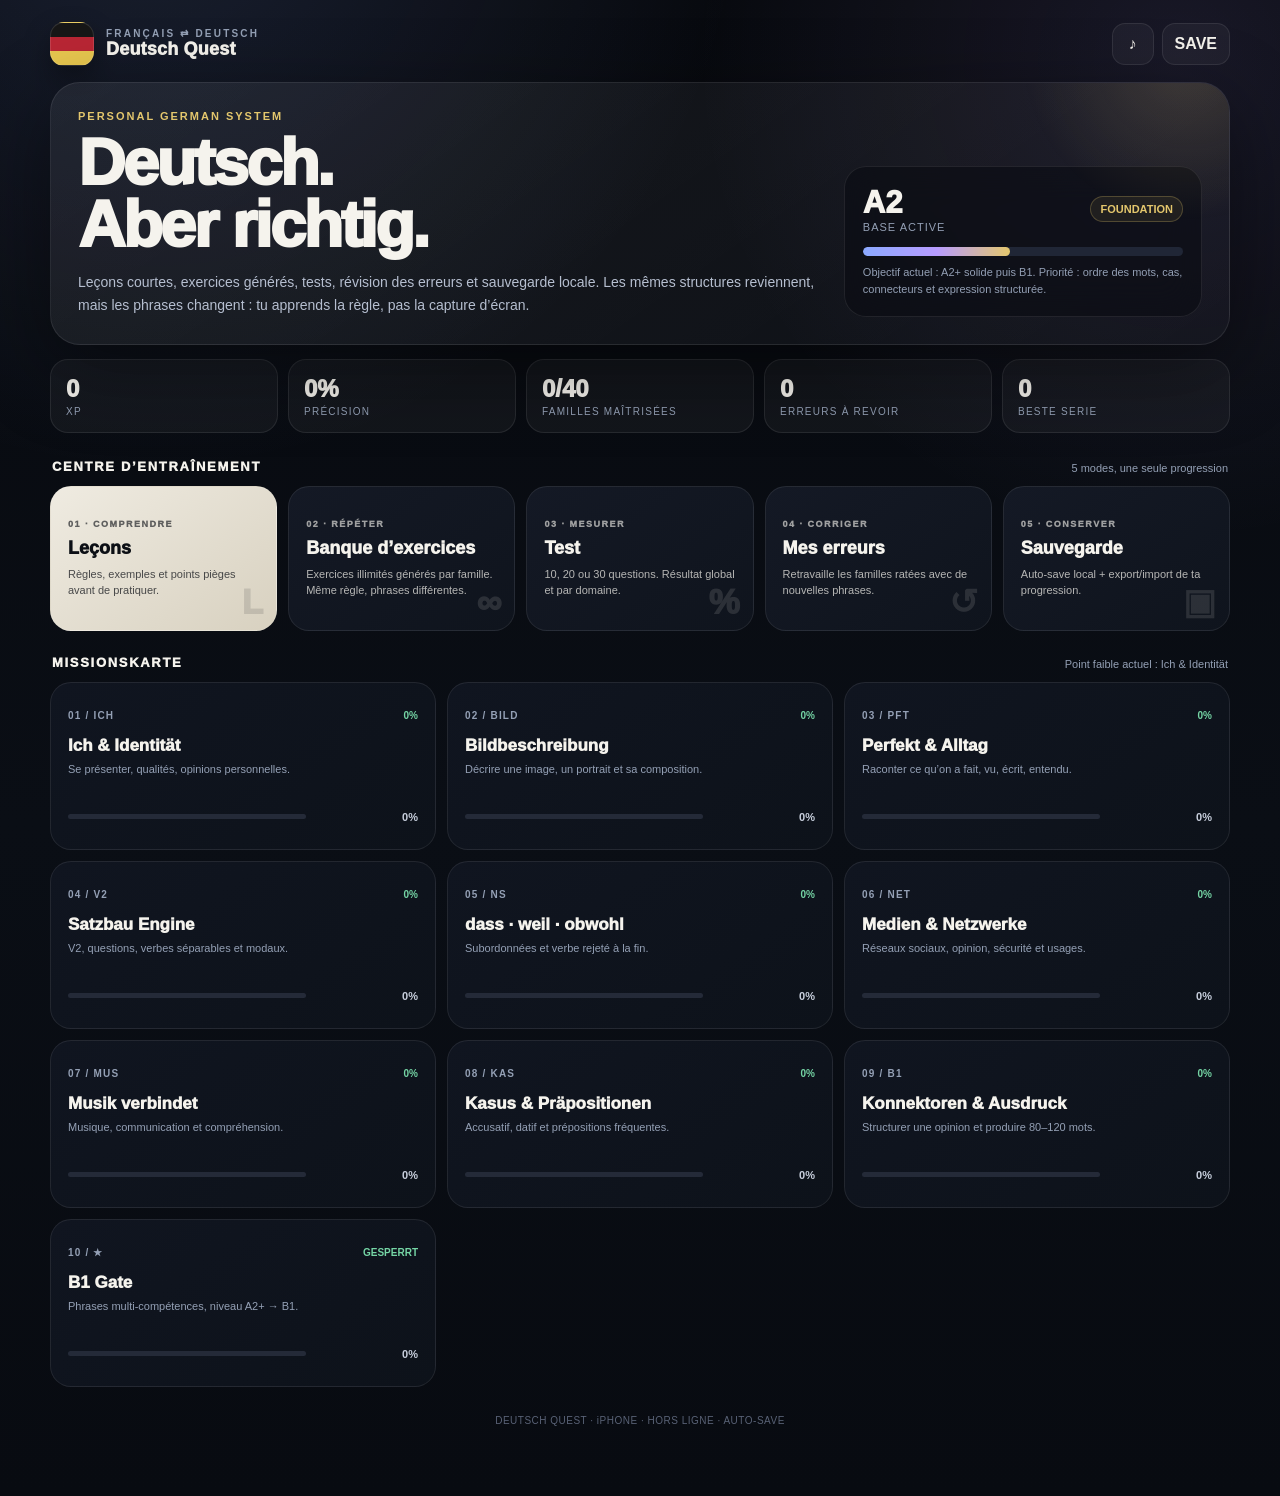
==== index.html @ 36fd1ff2 "Add files via upload" ====
<!DOCTYPE html>
<html lang="fr">
<head>
<meta charset="UTF-8" />
<meta name="viewport" content="width=device-width,initial-scale=1,maximum-scale=1,user-scalable=no" />
<title>Deutsch Quest — Français / Deutsch</title>
<meta name="theme-color" content="#080b11" />
<meta name="apple-mobile-web-app-capable" content="yes" />
<meta name="apple-mobile-web-app-status-bar-style" content="black-translucent" />
<meta name="apple-mobile-web-app-title" content="Deutsch Quest" />
<meta name="mobile-web-app-capable" content="yes" />
<meta name="format-detection" content="telephone=no" />
<link rel="manifest" href="manifest.webmanifest" />
<link rel="apple-touch-icon" href="icon-192.png" />
<style>
:root{
  --bg:#080b11;--panel:#101520;--panel2:#151c29;--panel3:#1c2535;--text:#f5f3ed;--muted:#94a0b5;
  --line:rgba(255,255,255,.085);--gold:#e4c76d;--red:#ef7883;--good:#75d5a5;--blue:#8ba9ff;--violet:#b79cff;
  --cyan:#72d6dc;--shadow:0 24px 80px rgba(0,0,0,.42);--radius:24px;
}
*{box-sizing:border-box;-webkit-tap-highlight-color:transparent} html,body{margin:0;min-height:100%;background:var(--bg);color:var(--text);font-family:Inter,ui-sans-serif,-apple-system,BlinkMacSystemFont,"Segoe UI",sans-serif}
body{overflow-x:hidden;background:radial-gradient(circle at 12% -8%,rgba(139,169,255,.14),transparent 30%),radial-gradient(circle at 92% 4%,rgba(183,156,255,.1),transparent 26%),linear-gradient(180deg,#07090e,#0a0e15 55%,#080b11)}
body:before{content:"";position:fixed;inset:0;pointer-events:none;opacity:.11;background-image:linear-gradient(rgba(255,255,255,.025) 1px,transparent 1px),linear-gradient(90deg,rgba(255,255,255,.025) 1px,transparent 1px);background-size:34px 34px;mask-image:linear-gradient(to bottom,black,transparent 72%)}
button,input,select{font:inherit}button{cursor:pointer}#app{width:min(1180px,calc(100% - 28px));margin:0 auto;padding:22px 0 70px;position:relative}
.topline{display:flex;justify-content:space-between;align-items:center;gap:14px;margin-bottom:16px}.brand{display:flex;align-items:center;gap:12px}.mark{width:44px;height:44px;border-radius:14px;background:linear-gradient(180deg,#171717 0 33.3%,#b92634 33.3% 66.6%,#e7c64f 66.6%);box-shadow:0 12px 28px rgba(0,0,0,.32);border:1px solid rgba(255,255,255,.12)}
.brandKicker{font-size:10px;letter-spacing:2.2px;color:var(--muted);font-weight:900;text-transform:uppercase}.brandTitle{font-weight:950;font-size:18px;letter-spacing:.2px}.iconRow{display:flex;gap:8px}.iconBtn{min-width:42px;height:42px;border-radius:13px;border:1px solid var(--line);background:rgba(255,255,255,.045);color:var(--text);font-weight:900;padding:0 12px}
.hero{border:1px solid var(--line);background:linear-gradient(145deg,rgba(255,255,255,.068),rgba(255,255,255,.024));border-radius:30px;padding:27px;box-shadow:var(--shadow);position:relative;overflow:hidden}.hero:after{content:"";position:absolute;width:360px;height:360px;border-radius:50%;right:-140px;top:-210px;background:radial-gradient(circle,rgba(228,199,109,.16),transparent 66%)}
.heroGrid{display:grid;grid-template-columns:1.35fr .65fr;gap:22px;align-items:end}.eyebrow{font-size:11px;text-transform:uppercase;letter-spacing:2px;font-weight:900;color:var(--gold)}.hero h1{font-size:clamp(38px,5.1vw,68px);line-height:.95;letter-spacing:-2.7px;margin:10px 0 15px;font-weight:950}.hero p{margin:0;color:#b6bfd0;line-height:1.65;max-width:760px;font-size:14px}
.levelCard{background:rgba(9,12,18,.58);border:1px solid var(--line);border-radius:22px;padding:18px;backdrop-filter:blur(18px)}.levelTop{display:flex;justify-content:space-between;align-items:center}.cefr{font-size:31px;font-weight:950}.cefrSub{color:var(--muted);font-size:11px;text-transform:uppercase;letter-spacing:1px}.rank{font-size:11px;font-weight:900;color:var(--gold);border:1px solid rgba(228,199,109,.25);background:rgba(228,199,109,.08);padding:6px 9px;border-radius:999px}
.progress{height:9px;border-radius:99px;background:#202636;overflow:hidden;margin:14px 0 8px}.progress>div{height:100%;border-radius:99px;background:linear-gradient(90deg,var(--blue),var(--violet),var(--gold));transition:width .35s ease}.tiny{font-size:11px;color:var(--muted);line-height:1.55}.stats{display:grid;grid-template-columns:repeat(5,1fr);gap:10px;margin:14px 0 26px}.stat{background:rgba(255,255,255,.042);border:1px solid var(--line);border-radius:18px;padding:15px}.statN{font-size:24px;font-weight:950}.statL{font-size:10px;text-transform:uppercase;letter-spacing:1.25px;color:var(--muted);margin-top:3px}
.sectionHead{display:flex;align-items:end;justify-content:space-between;gap:12px;margin:24px 2px 12px}.sectionTitle{font-size:13px;font-weight:950;text-transform:uppercase;letter-spacing:1.7px}.sectionMeta{font-size:11px;color:var(--muted)}
.mainGrid{display:grid;grid-template-columns:repeat(5,1fr);gap:11px}.action{border:1px solid var(--line);border-radius:21px;padding:17px;background:linear-gradient(145deg,#141925,#0f141d);color:var(--text);text-align:left;min-height:145px;position:relative;overflow:hidden;transition:.16s}.action:hover,.mission:hover,.lessonCard:hover{border-color:rgba(139,169,255,.34);transform:translateY(-1px)}.action.primaryAction{background:linear-gradient(145deg,#efebe1,#d8d1c0);color:#0c0f15}.actionTag{font-size:9px;text-transform:uppercase;letter-spacing:1.5px;font-weight:950;opacity:.62}.actionTitle{font-size:18px;font-weight:950;margin-top:9px}.actionDesc{font-size:11px;line-height:1.5;margin-top:7px;opacity:.72}.actionIcon{position:absolute;right:13px;bottom:8px;font-size:35px;opacity:.12;font-weight:950}
.missions{display:grid;grid-template-columns:repeat(3,1fr);gap:11px}.mission{border:1px solid var(--line);background:linear-gradient(145deg,var(--panel),#0d121a);border-radius:21px;padding:17px;text-align:left;color:var(--text);min-height:168px;transition:.16s}.missionTop{display:flex;justify-content:space-between;gap:10px}.missionIndex{font-size:10px;letter-spacing:1.2px;color:var(--muted);font-weight:900}.missionStatus{font-size:10px;font-weight:900;color:var(--good)}.missionTitle{font-size:17px;font-weight:950;margin:15px 0 5px}.missionDesc{font-size:11px;color:var(--muted);line-height:1.5;min-height:34px}.missionFoot{display:flex;justify-content:space-between;align-items:center;margin-top:16px}.miniBar{height:5px;background:#242a38;border-radius:99px;width:68%;overflow:hidden}.miniBar>div{height:100%;background:linear-gradient(90deg,var(--blue),var(--gold));border-radius:99px}.percent{font-size:11px;font-weight:900;color:#c8cfdd}
.panel{background:linear-gradient(145deg,var(--panel),#0d1219);border:1px solid var(--line);border-radius:25px;padding:20px;box-shadow:var(--shadow)}.nav{display:flex;justify-content:space-between;gap:12px;align-items:center;margin-bottom:12px}.back{border:0;background:transparent;color:#aeb7c8;font-weight:850;padding:8px 0}.modeBadge{font-size:10px;letter-spacing:1.2px;text-transform:uppercase;font-weight:950;color:var(--gold)}
.questHeader{display:flex;justify-content:space-between;gap:14px;align-items:flex-start}.questName{font-size:25px;font-weight:950;line-height:1.05}.questSub{font-size:11px;color:var(--muted);margin-top:5px}.combo{padding:8px 11px;border-radius:12px;background:#171d29;border:1px solid var(--line);font-size:12px;font-weight:900;white-space:nowrap}.questionCard{margin-top:14px;border-radius:22px;background:#0c1118;border:1px solid var(--line);padding:19px}.questionPrompt{font-size:12px;color:#a6afc2;font-weight:800;margin-bottom:10px}.questionMain{font-size:clamp(22px,4vw,34px);font-weight:900;line-height:1.26;letter-spacing:-.35px}.context{font-size:13px;color:#aeb7ca;line-height:1.6;margin-top:9px}.de{color:#fff}.fr{color:#a7b3cf}
.options{display:grid;gap:9px;margin-top:16px}.option{width:100%;border:1px solid #283246;background:#141a26;color:#f6f7fb;border-radius:15px;padding:14px;text-align:left;font-weight:760;min-height:54px}.option:hover{border-color:#4b5f84}.option.correct{background:rgba(117,213,165,.12);border-color:rgba(117,213,165,.65)}.option.wrong{background:rgba(239,120,131,.10);border-color:rgba(239,120,131,.65)}.option.lock{pointer-events:none}
.tokenArea{display:flex;flex-wrap:wrap;gap:8px;margin-top:16px}.token{border:1px solid #2a354a;background:#141a27;color:#eef2ff;padding:10px 12px;border-radius:12px;font-weight:800}.token.used{opacity:.24;pointer-events:none}.sentenceBox{min-height:66px;border:1px dashed #35425b;border-radius:15px;padding:10px;display:flex;gap:8px;align-items:flex-start;flex-wrap:wrap;margin-top:13px;background:rgba(255,255,255,.025)}.inputWrap{display:flex;gap:8px;margin-top:15px}.textInput{flex:1;border:1px solid #2a354a;background:#101620;color:white;border-radius:14px;padding:14px;outline:none}.textInput:focus{border-color:#7897e5}.submit{border:0;border-radius:14px;padding:0 18px;background:#f0ede5;color:#0a0d13;font-weight:950}
.feedback{margin-top:15px;padding:15px;border-radius:17px;background:#121925;border:1px solid #2a3548}.feedback.good{border-color:rgba(117,213,165,.35)}.feedback.bad{border-color:rgba(239,120,131,.35)}.feedbackTitle{font-size:16px;font-weight:950}.feedbackBody{font-size:13px;color:#bbc4d5;line-height:1.65;margin-top:7px}.explainKey{color:var(--gold);font-weight:900}.nextBtn{width:100%;margin-top:12px;border:0;border-radius:15px;background:linear-gradient(135deg,#e9e4d7,#cfc8b6);color:#0b0e14;padding:14px;font-weight:950}.secondaryBtn{width:100%;margin-top:9px;border:1px solid var(--line);border-radius:15px;background:#151b27;color:#eef2ff;padding:13px;font-weight:900}
.lessonGrid{display:grid;grid-template-columns:repeat(2,1fr);gap:11px}.lessonCard{border:1px solid var(--line);background:linear-gradient(145deg,#121824,#0e131c);border-radius:21px;padding:18px;text-align:left;color:var(--text);transition:.16s}.lessonDone{color:var(--good);font-size:10px;font-weight:950}.lessonContent{display:grid;grid-template-columns:1fr .9fr;gap:16px;margin-top:16px}.lessonBox{border:1px solid var(--line);border-radius:18px;padding:16px;background:#0d131c}.lessonBox h3{margin:0 0 9px;font-size:14px}.lessonBox ul{margin:0;padding-left:18px;color:#c2cad8;line-height:1.7;font-size:13px}.example{padding:12px 0;border-bottom:1px solid var(--line)}.example:last-child{border-bottom:0}.exampleDE{font-weight:900}.exampleFR{font-size:12px;color:var(--muted);margin-top:4px}
.weakGrid{display:grid;grid-template-columns:repeat(2,1fr);gap:10px}.weakItem{border:1px solid var(--line);background:#111722;border-radius:16px;padding:14px}.weakName{font-size:13px;font-weight:900}.weakMeta{font-size:11px;color:var(--muted);margin-top:5px}.weakScore{font-size:22px;font-weight:950;margin-top:8px;color:var(--red)}
.testChooser{display:grid;grid-template-columns:repeat(3,1fr);gap:10px;margin-top:16px}.testChoice{border:1px solid var(--line);background:#121925;color:#fff;border-radius:18px;padding:18px;text-align:left}.testChoice strong{display:block;font-size:24px}.testResultGrid{display:grid;grid-template-columns:repeat(3,1fr);gap:10px;margin-top:14px}.resultBox{border:1px solid var(--line);border-radius:16px;padding:14px;background:#111722}.resultN{font-size:27px;font-weight:950}.mistakeRow{border-top:1px solid var(--line);padding:13px 0}.mistakeRow:first-child{border-top:0}.mistakeQ{font-size:13px;font-weight:850}.mistakeA{font-size:12px;color:var(--good);margin-top:5px}.mistakeYou{font-size:11px;color:var(--muted);margin-top:3px}
.saveGrid{display:grid;grid-template-columns:repeat(2,1fr);gap:10px;margin-top:16px}.saveCard{border:1px solid var(--line);border-radius:18px;padding:16px;background:#111722}.fileInput{display:none}.achievement{display:inline-flex;align-items:center;gap:7px;padding:7px 9px;border-radius:999px;background:rgba(228,199,109,.08);border:1px solid rgba(228,199,109,.2);color:#efd980;font-size:10px;font-weight:900;margin:3px}.toast{position:fixed;right:18px;bottom:18px;z-index:20;background:#171d28;border:1px solid var(--line);box-shadow:var(--shadow);padding:13px 15px;border-radius:14px;font-size:12px;font-weight:800;transform:translateY(110px);opacity:0;transition:.25s}.toast.show{transform:none;opacity:1}.footer{margin-top:28px;text-align:center;color:#596276;font-size:10px;letter-spacing:.5px}
@media(max-width:980px){.mainGrid{grid-template-columns:repeat(2,1fr)}.missions{grid-template-columns:repeat(2,1fr)}.stats{grid-template-columns:repeat(3,1fr)}}
@media(max-width:760px){#app{width:min(100% - 20px,1180px);padding-top:14px}.hero{padding:20px}.heroGrid,.lessonContent{grid-template-columns:1fr}.stats{grid-template-columns:repeat(2,1fr)}.missions,.lessonGrid,.weakGrid,.saveGrid{grid-template-columns:1fr}.mainGrid{grid-template-columns:1fr}.testResultGrid,.testChooser{grid-template-columns:1fr}.questHeader{align-items:center}.questionCard{padding:15px}}

/* ===== iPhone Web App layer ===== */
html{background:#080b11;-webkit-text-size-adjust:100%;overscroll-behavior-x:none}
body{min-height:100dvh;padding-top:env(safe-area-inset-top);padding-left:env(safe-area-inset-left);padding-right:env(safe-area-inset-right)}
button{touch-action:manipulation;-webkit-user-select:none;user-select:none}
input{font-size:16px!important}
.mobileNav{display:none}
.smartHint{display:inline-flex;align-items:center;gap:6px;margin-top:10px;padding:7px 9px;border:1px solid rgba(114,214,220,.18);background:rgba(114,214,220,.06);border-radius:999px;color:#9fe0e4;font-size:10px;font-weight:850;letter-spacing:.2px}
.smartHint:before{content:"✓";font-weight:950}
.altValid{color:var(--cyan);font-weight:900}
.installNote{display:none}
@media(max-width:760px){
  body{background:radial-gradient(circle at 50% -12%,rgba(139,169,255,.16),transparent 33%),linear-gradient(180deg,#070a10,#090d14 62%,#080b11)}
  #app{width:100%;padding:10px 12px calc(105px + env(safe-area-inset-bottom));}
  .topline{margin:0 2px 12px;position:relative;z-index:2}.mark{width:38px;height:38px;border-radius:12px}.brandKicker{font-size:8px;letter-spacing:1.55px}.brandTitle{font-size:16px}.iconBtn{height:38px;min-width:38px;border-radius:12px;padding:0 10px;font-size:11px}
  .hero{padding:19px 17px;border-radius:24px;box-shadow:0 18px 50px rgba(0,0,0,.34)}.hero h1{font-size:42px;line-height:.92;letter-spacing:-2.1px;margin:8px 0 13px}.hero p{font-size:12px;line-height:1.55}.heroGrid{gap:16px}.levelCard{padding:15px;border-radius:18px}.cefr{font-size:27px}
  .stats{grid-template-columns:repeat(2,1fr);gap:8px;margin:10px 0 20px}.stat{padding:13px;border-radius:16px}.statN{font-size:21px}.statL{font-size:9px}.stats .stat:last-child{grid-column:span 2}
  .sectionHead{margin:20px 2px 10px}.sectionTitle{font-size:11px}.sectionMeta{font-size:10px;max-width:58%;text-align:right}
  .mainGrid{grid-template-columns:repeat(2,minmax(0,1fr));gap:9px}.action{min-height:128px;padding:14px;border-radius:18px}.action:first-child{grid-column:span 2;min-height:122px}.actionTitle{font-size:16px}.actionDesc{font-size:10px}.actionTag{font-size:8px}.actionIcon{font-size:31px}
  .missions,.lessonGrid,.weakGrid,.saveGrid{grid-template-columns:1fr;gap:9px}.mission{min-height:144px;padding:15px;border-radius:18px}.missionTitle{margin-top:12px}.lessonCard{padding:15px;border-radius:18px}
  .panel{padding:15px;border-radius:21px;box-shadow:0 18px 50px rgba(0,0,0,.32)}.nav{margin:0 2px 10px}.back{min-height:42px}.modeBadge{font-size:9px;max-width:60%;text-align:right}
  .questHeader{gap:9px}.questName{font-size:21px}.questSub{font-size:10px}.combo{padding:7px 9px;font-size:10px}.questionCard{margin-top:12px;padding:15px;border-radius:18px}.questionPrompt{font-size:11px}.questionMain{font-size:25px;line-height:1.24}
  .option{min-height:56px;padding:14px;border-radius:14px;font-size:14px}.tokenArea{gap:7px}.token{min-height:44px;padding:10px 12px;border-radius:12px}.sentenceBox{min-height:70px}.inputWrap{display:grid;grid-template-columns:1fr;gap:9px}.textInput{width:100%;min-height:52px;padding:14px;border-radius:14px}.submit{min-height:50px;width:100%;padding:0 16px}
  .nextBtn,.secondaryBtn{min-height:50px}.feedback{padding:14px}.feedbackBody{font-size:12px}.lessonContent{grid-template-columns:1fr}.testChooser,.testResultGrid{grid-template-columns:1fr}.testChoice{min-height:82px}
  .footer{padding-bottom:4px}
  .toast{left:12px;right:12px;bottom:calc(86px + env(safe-area-inset-bottom));text-align:center}
  .mobileNav{position:fixed;display:grid;grid-template-columns:repeat(5,1fr);left:8px;right:8px;bottom:calc(7px + env(safe-area-inset-bottom));z-index:50;padding:7px;border:1px solid rgba(255,255,255,.10);border-radius:21px;background:rgba(13,18,27,.86);backdrop-filter:blur(24px) saturate(140%);-webkit-backdrop-filter:blur(24px) saturate(140%);box-shadow:0 18px 45px rgba(0,0,0,.42)}
  .mobileNav button{border:0;background:transparent;color:#7f8aa0;border-radius:15px;min-height:54px;padding:6px 2px;display:flex;flex-direction:column;align-items:center;justify-content:center;gap:3px;font-size:8px;font-weight:850;letter-spacing:.2px}.mobileNav button .navIcon{font-size:17px;line-height:1}.mobileNav button.active{background:rgba(255,255,255,.075);color:#f4f1e8}.mobileNav button.active .navIcon{color:var(--gold)}
  .installNote{display:block;margin:10px 0 0;padding:11px 12px;border-radius:15px;border:1px solid var(--line);background:rgba(255,255,255,.03);font-size:10px;color:var(--muted);line-height:1.5}
}
@media(display-mode:standalone){.installNote{display:none}}

</style>
</head><body><div id="app"></div><div id="toast" class="toast"></div>
<nav class="mobileNav" id="mobileNav" aria-label="Navigation">
  <button id="nav-home" onclick="renderHome()"><span class="navIcon">⌂</span><span>Accueil</span></button>
  <button id="nav-lessons" onclick="renderLessons()"><span class="navIcon">L</span><span>Leçons</span></button>
  <button id="nav-practice" onclick="renderPractice()"><span class="navIcon">∞</span><span>Exos</span></button>
  <button id="nav-test" onclick="renderTestMenu()"><span class="navIcon">%</span><span>Test</span></button>
  <button id="nav-errors" onclick="renderMistakes()"><span class="navIcon">↺</span><span>Erreurs</span></button>
</nav>
<script>
const STORE='DeutschQuest_iPhone_v3';
const LEGACY_STORES=['DeutschNexus_FR_DE_v2'];
const DEFAULT_STATE={version:3,xp:0,combo:0,bestCombo:0,answered:0,correct:0,mastery:{},errors:{},seen:{},lessonDone:{},tests:[],recentMistakes:[],achievements:[],lastFamily:null,updatedAt:0,sound:true};
let state=loadState();
function loadState(){try{let raw=localStorage.getItem(STORE);if(!raw){for(const k of LEGACY_STORES){raw=localStorage.getItem(k);if(raw)break}}if(raw){const x=JSON.parse(raw);return Object.assign({},DEFAULT_STATE,x,{version:3,mastery:x.mastery||{},errors:x.errors||{},seen:x.seen||{},lessonDone:x.lessonDone||{},tests:x.tests||[],recentMistakes:x.recentMistakes||[],achievements:x.achievements||[]})}}catch(e){}return JSON.parse(JSON.stringify(DEFAULT_STATE))}
function save(){state.updatedAt=Date.now();try{localStorage.setItem(STORE,JSON.stringify(state))}catch(e){} }
function manualSave(){save();showToast('Sauvegarde locale effectuée')}
function resetAll(){if(!confirm('Effacer toute la progression Deutsch Quest ?'))return;state=JSON.parse(JSON.stringify(DEFAULT_STATE));save();renderHome()}
function showToast(t){const x=document.getElementById('toast');x.textContent=t;x.classList.add('show');setTimeout(()=>x.classList.remove('show'),1800)}
function beep(ok){if(!state.sound)return;try{const A=window.AudioContext||window.webkitAudioContext;const c=new A(),o=c.createOscillator(),g=c.createGain();o.frequency.value=ok?720:230;g.gain.value=.035;o.connect(g);g.connect(c.destination);o.start();o.stop(c.currentTime+.09)}catch(e){}}
function toggleSound(){state.sound=!state.sound;save();showToast(state.sound?'Son activé':'Son désactivé');renderHome()}
function rand(n){return Math.floor(Math.random()*n)} function pick(a){return a[rand(a.length)]}
function shuffle(a){a=a.slice();for(let i=a.length-1;i>0;i--){const j=Math.floor(Math.random()*(i+1));[a[i],a[j]]=[a[j],a[i]]}return a}
function uniq(a){return [...new Set(a)]}
function escapeHtml(s){return String(s).replace(/&/g,'&amp;').replace(/</g,'&lt;').replace(/>/g,'&gt;').replace(/"/g,'&quot;')}
function escapeAttr(s){return escapeHtml(s).replace(/'/g,'&#39;')}
function norm(s){return String(s).normalize('NFC').trim().toLowerCase().replace(/[„“”]/g,'"').replace(/[’‘]/g,"'").replace(/\s+([,;:.!?])/g,'$1').replace(/[.!?]+$/,'').replace(/\s+/g,' ').trim()}
function foldKeyboard(s){return norm(s).replace(/ä/g,'ae').replace(/ö/g,'oe').replace(/ü/g,'ue').replace(/ß/g,'ss').replace(/[,;:]/g,'').replace(/\s+/g,' ').trim()}
function gernFold(s){return foldKeyboard(s).replace(/\bgerne\b/g,'gern')}
function coordinationVariant(s){const x=norm(s).replace(/[,;:]/g,'');const m=x.match(/^(.*?)([a-zäöüß-]+)\s+und\s+([a-zäöüß-]+)(.*)$/i);if(!m)return null;return `${m[1]}${m[3]} und ${m[2]}${m[4]}`}
function gradeAnswer(expected,actual,opts={}){
  const e=norm(expected),a=norm(actual);
  if(e===a)return {ok:true,kind:'exact'};
  if(foldKeyboard(e)===foldKeyboard(a))return {ok:true,kind:'keyboard'};
  if(gernFold(e)===gernFold(a))return {ok:true,kind:'variant'};
  if(opts.accept&&opts.accept.some(x=>gernFold(x)===gernFold(a)))return {ok:true,kind:'variant'};
  if(opts.flex==='coordination'||opts.flex==='input'){
    const v=coordinationVariant(e);
    if(v&&gernFold(v)===gernFold(a))return {ok:true,kind:'coordination'};
  }
  return {ok:false,kind:'wrong'};
}
function choices(correct,pool){const w=shuffle(uniq(pool.filter(x=>norm(x)!==norm(correct))));return shuffle([correct,...w.slice(0,3)])}
function mcq(familyId,module,prompt,main,answer,wrong,explain){return {familyId,module,type:'mcq',prompt,main,answer,choices:choices(answer,wrong),explain}}
function orderQ(familyId,module,prompt,answer,explain,options={}){return {familyId,module,type:'order',prompt,main:'Remets les éléments dans le bon ordre.',answer,choices:answer.replace(/[.!?]$/,'').split(' '),explain,...options}}
function inputQ(familyId,module,prompt,main,answer,accept,explain,options={}){return {familyId,module,type:'input',prompt,main,answer,accept:accept||[answer],explain,flex:'input',...options}}

const MODULES=[
{id:'identity',icon:'ICH',title:'Ich & Identität',desc:'Se présenter, qualités, opinions personnelles.'},
{id:'image',icon:'BILD',title:'Bildbeschreibung',desc:'Décrire une image, un portrait et sa composition.'},
{id:'perfekt',icon:'PFT',title:'Perfekt & Alltag',desc:'Raconter ce qu’on a fait, vu, écrit, entendu.'},
{id:'satzbau',icon:'V2',title:'Satzbau Engine',desc:'V2, questions, verbes séparables et modaux.'},
{id:'nebensatz',icon:'NS',title:'dass · weil · obwohl',desc:'Subordonnées et verbe rejeté à la fin.'},
{id:'medien',icon:'NET',title:'Medien & Netzwerke',desc:'Réseaux sociaux, opinion, sécurité et usages.'},
{id:'musik',icon:'MUS',title:'Musik verbindet',desc:'Musique, communication et compréhension.'},
{id:'kasus',icon:'KAS',title:'Kasus & Präpositionen',desc:'Accusatif, datif et prépositions fréquentes.'},
{id:'connect',icon:'B1',title:'Konnektoren & Ausdruck',desc:'Structurer une opinion et produire 80–120 mots.'},
{id:'boss',icon:'★',title:'B1 Gate',desc:'Phrases multi-compétences, niveau A2+ → B1.'}
];

const LESSONS={
identity:{intro:'Objectif : parler de toi avec plus de précision qu’un simple « Ich bin… ».',points:['Adjectifs après sein : Ich bin neugierig.','Pour une opinion : Meiner Meinung nach… / Ich glaube, dass…','Pour nuancer : einerseits … andererseits …'],examples:[['Ich bin neugierig und lernfreudig.','Je suis curieux et j’aime apprendre.'],['Meiner Meinung nach ist Ehrlichkeit wichtig.','À mon avis, l’honnêteté est importante.'],['Ich möchte später selbstständig arbeiten.','Plus tard, je voudrais travailler de manière autonome.']]},
image:{intro:'Décrire une image = position + élément + impression.',points:['Im Vordergrund / im Hintergrund / in der Mitte.','Man sieht… / Man kann… sehen.','wirken + adjectif : Das Porträt wirkt ruhig.'],examples:[['Im Vordergrund sieht man eine Frau.','Au premier plan, on voit une femme.'],['In der Mitte befindet sich der Künstler.','Au milieu se trouve l’artiste.'],['Das Bild wirkt nachdenklich.','L’image paraît pensive.']]},
perfekt:{intro:'Le Perfekt sert surtout à raconter le passé à l’oral.',points:['haben/sein + Partizip II.','Verbes de déplacement/changement d’état : souvent sein.','Participe généralement en fin de phrase.'],examples:[['Ich habe einen Film gesehen.','J’ai vu un film.'],['Wir sind nach Berlin gefahren.','Nous sommes allés à Berlin.'],['Gestern habe ich viel gelernt.','Hier, j’ai beaucoup étudié.']]},
satzbau:{intro:'En proposition principale allemande, le verbe conjugué aime sa place n°2. Oui, il y tient beaucoup.',points:['Sujet en premier : Ich lerne heute Deutsch.','Temps en premier : Heute lerne ich Deutsch.','Verbe séparable : Ich stehe um sieben Uhr auf.'],examples:[['Heute schreibe ich einen Text.','Aujourd’hui, j’écris un texte.'],['Wann kommst du nach Hause?','Quand rentres-tu à la maison ?'],['Ich muss morgen früh lernen.','Je dois étudier demain matin.']]},
nebensatz:{intro:'Avec dass, weil, obwohl : le verbe conjugué part à la fin.',points:['Ich glaube, dass er nett ist.','weil = parce que ; obwohl = bien que.','La subordonnée peut venir avant : Weil…, komme ich…'],examples:[['Ich denke, dass Deutsch interessant ist.','Je pense que l’allemand est intéressant.'],['Ich lerne Deutsch, weil ich besser sprechen möchte.','J’apprends l’allemand parce que je veux mieux parler.'],['Obwohl es schwierig ist, mache ich weiter.','Même si c’est difficile, je continue.']]},
medien:{intro:'Parler des médias exige vocabulaire + opinion + justification.',points:['soziale Netzwerke = réseaux sociaux.','persönliche Daten = données personnelles.','Vorteile/Nachteile + weil/deshalb pour argumenter.'],examples:[['Soziale Netzwerke können nützlich sein.','Les réseaux sociaux peuvent être utiles.'],['Man sollte persönliche Daten schützen.','On devrait protéger ses données personnelles.'],['Ich benutze mein Handy, weil es praktisch ist.','J’utilise mon téléphone parce que c’est pratique.']]},
musik:{intro:'Musique et langue : exprimer goût, effet et communication.',points:['Musik hören = écouter de la musique.','jemanden verstehen = comprendre quelqu’un.','Menschen verbinden = relier les personnes.'],examples:[['Musik kann Menschen verbinden.','La musique peut rapprocher les gens.'],['Ich höre gern deutsche Musik.','J’aime écouter de la musique allemande.'],['Durch Musik kann man neue Wörter lernen.','Grâce à la musique, on peut apprendre de nouveaux mots.']]},
kasus:{intro:'Les prépositions donnent souvent directement le cas à utiliser.',points:['mit + datif : mit einem Freund.','für + accusatif : für einen Freund.','in : lieu = datif ; direction = accusatif.'],examples:[['Ich lerne mit einem Freund.','J’étudie avec un ami.'],['Das Geschenk ist für meinen Bruder.','Le cadeau est pour mon frère.'],['Ich bin in der Schule. / Ich gehe in die Schule.','Je suis à l’école. / Je vais à l’école.']]},
connect:{intro:'Objectif B1 : enchaîner les idées au lieu d’empiler des phrases indépendantes.',points:['deshalb : conséquence, puis verbe en position 2.','einerseits … andererseits : opposition structurée.','Zusammenfassend kann man sagen, dass…'],examples:[['Ich bin müde, deshalb gehe ich früh schlafen.','Je suis fatigué, donc je me couche tôt.'],['Einerseits ist das Internet praktisch, andererseits kann es ablenken.','D’un côté Internet est pratique, de l’autre il peut distraire.'],['Zusammenfassend kann man sagen, dass Medien nützlich sind.','En résumé, on peut dire que les médias sont utiles.']]},
boss:{intro:'Le B1 Gate mélange plusieurs règles en même temps.',points:['Comprendre la structure avant de traduire mot à mot.','Vérifier position du verbe + cas + connecteur.','Chercher une phrase naturelle, pas seulement grammaticalement survivante.'],examples:[['Obwohl soziale Netzwerke praktisch sind, sollte man persönliche Daten schützen.','Même si les réseaux sociaux sont pratiques, il faut protéger ses données personnelles.'],['Meiner Meinung nach kann Musik helfen, weil man neue Wörter leichter lernt.','À mon avis, la musique peut aider car on apprend plus facilement de nouveaux mots.']]}
};

const ADJ=[['neugierig','curieux'],['kreativ','créatif'],['ehrlich','honnête'],['motiviert','motivé'],['freundlich','sympathique'],['respektvoll','respectueux'],['lernfreudig','qui aime apprendre'],['humorvoll','plein d’humour'],['ruhig','calme'],['nachdenklich','pensif'],['engagiert','engagé'],['optimistisch','optimiste']];
const IMAGE_POS=[['im Vordergrund','au premier plan'],['im Hintergrund','à l’arrière-plan'],['in der Mitte','au milieu'],['links','à gauche'],['rechts','à droite']];
const NOUNS=[['das Bild','l’image'],['das Porträt','le portrait'],['das Gemälde','le tableau'],['der Künstler','l’artiste'],['der Blick','le regard'],['das Gesicht','le visage'],['die Blumen','les fleurs'],['die Frau','la femme']];
const PERF=[['sehen','gesehen','haben'],['schreiben','geschrieben','haben'],['lernen','gelernt','haben'],['hören','gehört','haben'],['machen','gemacht','haben'],['lesen','gelesen','haben'],['fahren','gefahren','sein'],['gehen','gegangen','sein'],['kommen','gekommen','sein']];
const MEDIA=[['soziale Netzwerke','réseaux sociaux'],['persönliche Daten','données personnelles'],['die Nachricht','message / information'],['die Bildschirmzeit','temps d’écran'],['die Falschinformation','fausse information'],['die Privatsphäre','vie privée'],['der Vorteil','avantage'],['der Nachteil','inconvénient']];
const MUSIC=[['die Musik','musique'],['das Lied','chanson'],['der Sänger','chanteur'],['die Sprache','langue'],['verstehen','comprendre'],['verbinden','relier'],['zuhören','écouter attentivement'],['der Text','paroles / texte']];
const PLACES=[['die Schule','der Schule','die Schule'],['die Stadt','der Stadt','die Stadt'],['das Kino','dem Kino','das Kino'],['der Park','dem Park','den Park']];

const FAMILIES=[]; function family(id,module,level,label,gen){FAMILIES.push({id,module,level,label,generate:gen})}
// IDENTITÉ
family('id.adj.frde','identity','A2','Qualités : FR → DE',()=>{const x=pick(ADJ);return mcq('id.adj.frde','identity','Choisis l’adjectif allemand.',x[1],x[0],ADJ.map(y=>y[0]),`« ${x[0]} » correspond ici à « ${x[1]} ».`)});
family('id.adj.defr','identity','A2','Qualités : DE → FR',()=>{const x=pick(ADJ);return mcq('id.adj.defr','identity','Quel sens convient ?',x[0],x[1],ADJ.map(y=>y[1]),`« ${x[0]} » = « ${x[1]} ».`)});
family('id.sentence','identity','A2','Phrase personnelle',()=>{const a=pick(ADJ)[0],b=pick(ADJ.filter(x=>x[0]!==a))[0];return orderQ('id.sentence','identity','Construis une phrase naturelle.',`Ich bin ${a} und ${b}.`,'Avec sein, les adjectifs restent non déclinés. Ici, l’ordre des deux adjectifs peut être inversé sans être compté faux.',{flex:'coordination'})});
family('id.opinion','identity','A2+','Donner son opinion',()=>{const topics=[['Ehrlichkeit','wichtig'],['Musik','interessant'],['Deutsch','nützlich'],['Respekt','sehr wichtig'],['soziale Netzwerke','praktisch']];const t=pick(topics);return orderQ('id.opinion','identity','Exprime ton opinion.',`Meiner Meinung nach ist ${t[0]} ${t[1]}.`,'Meiner Meinung nach peut introduire directement l’opinion.')});

// IMAGE
family('img.position','image','A2','Repères spatiaux',()=>{const x=pick(IMAGE_POS);return mcq('img.position','image','Choisis l’expression allemande.',x[1],x[0],IMAGE_POS.map(y=>y[0]),`« ${x[0]} » = « ${x[1]} ».`)});
family('img.noun','image','A2','Vocabulaire du portrait',()=>{const x=pick(NOUNS);return mcq('img.noun','image','Quel mot allemand correspond ?',x[1],x[0],NOUNS.map(y=>y[0]),`Le mot attendu est ${x[0]}.`)});
family('img.describe','image','A2+','Décrire ce qu’on voit',()=>{const pos=pick(IMAGE_POS)[0],things=['eine Frau','der Künstler','ein Gesicht','Blumen','ein Musikinstrument'];const thing=pick(things);return orderQ('img.describe','image','Construis la description.',`${pos[0].toUpperCase()+pos.slice(1)} sieht man ${thing}.`,'Structure utile : repère spatial + sieht man + élément.')});
family('img.wirken','image','A2+','Exprimer une impression',()=>{const a=pick(['ruhig','ernst','traurig','nachdenklich','symmetrisch']);return inputQ('img.wirken','image','Traduis en allemand.','Le portrait paraît '+({ruhig:'calme',ernst:'sérieux',traurig:'triste',nachdenklich:'pensif',symmetrisch:'symétrique'}[a])+'.',`Das Porträt wirkt ${a}.`,null,'wirken + adjectif permet de donner une impression.')});

// PERFEKT
family('pf.part','perfekt','A2','Participe II',()=>{const v=pick(PERF);return inputQ('pf.part','perfekt',`Donne le Partizip II de « ${v[0]} ».`,v[0],v[1],null,`${v[0]} → ${v[1]}.`)});
family('pf.aux','perfekt','A2','Auxiliaire haben/sein',()=>{const v=pick(PERF);return mcq('pf.aux','perfekt','Quel auxiliaire utilise ce verbe au Perfekt ?',v[0],v[2],['haben','sein','werden','können'],`${v[0]} forme ici le Perfekt avec ${v[2]}.`)});
family('pf.sentence','perfekt','A2+','Raconter hier',()=>{const v=pick(PERF.filter(x=>x[2]==='haben')),objs={gesehen:['einen Film','das Bild','eine Serie'],geschrieben:['einen Text','eine Nachricht','einen Satz'],gelernt:['Deutsch','neue Wörter','für den Test'],gehört:['Musik','ein Lied','einen Podcast'],gemacht:['Hausaufgaben','Sport','ein Foto'],gelesen:['ein Buch','einen Artikel','den Text']};const o=pick(objs[v[1]]||['viel']);return orderQ('pf.sentence','perfekt','Construis la phrase au Perfekt.',`Gestern habe ich ${o} ${v[1]}.`,'Le participe II se place en fin de proposition.')});
family('pf.move','perfekt','A2+','Déplacement au Perfekt',()=>{const v=pick(PERF.filter(x=>x[2]==='sein')),dest=pick(['nach Berlin','in die Stadt','nach Hause','in die Schule']);return orderQ('pf.move','perfekt','Construis la phrase au Perfekt.',`Ich bin ${dest} ${v[1]}.`,'Les verbes de déplacement choisis ici prennent sein.')});

// SATZBAU
family('sb.v2time','satzbau','A2','V2 avec temps en premier',()=>{const t=pick(['Heute','Morgen','Am Wochenende','Nach der Schule']),v=pick([['lerne','Deutsch'],['schreibe','einen Text'],['höre','Musik'],['mache','Hausaufgaben'],['sehe','meine Freunde']]);return orderQ('sb.v2time','satzbau','Respecte la règle V2.',`${t} ${v[0]} ich ${v[1]}.`,'Si un complément est en première position, le verbe conjugué reste en deuxième.')});
family('sb.question','satzbau','A2','Question en W-',()=>{const q=pick([['Wann','kommst','du','nach Hause'],['Warum','lernst','du','Deutsch'],['Was','machst','du','am Wochenende'],['Wo','wohnst','du','jetzt']]);return orderQ('sb.question','satzbau','Construis la question.',`${q[0]} ${q[1]} ${q[2]} ${q[3]}?`,'Dans une question en W-, le verbe conjugué vient juste après le mot interrogatif.')});
family('sb.modal','satzbau','A2+','Verbe modal',()=>{const m=pick([['muss','morgen lernen'],['kann','gut Deutsch sprechen'],['möchte','mehr lesen'],['will','heute trainieren']]);return orderQ('sb.modal','satzbau','Place correctement le modal et l’infinitif.',`Ich ${m[0]} ${m[1]}.`,'Le modal est conjugué en position 2 ; l’infinitif va à la fin.')});
family('sb.sep','satzbau','A2+','Verbe séparable',()=>{const x=pick([['stehe','um sieben Uhr','auf'],['rufe','meinen Freund','an'],['kaufe','im Supermarkt','ein'],['mache','das Fenster','auf']]);return orderQ('sb.sep','satzbau','Construis avec un verbe séparable.',`Ich ${x[0]} ${x[1]} ${x[2]}.`,'La particule séparée se place en fin de proposition principale.')});

// NEBENSATZ
family('ns.dass','nebensatz','A2+','dass',()=>{const c=pick([['Deutsch','interessant','ist'],['Musik','wichtig','ist'],['er','heute','kommt'],['sie','sehr kreativ','ist']]);return orderQ('ns.dass','nebensatz','Complète l’idée avec dass.',`Ich glaube, dass ${c[0]} ${c[1]} ${c[2]}.`,'Après dass, le verbe conjugué va à la fin.')});
family('ns.weil','nebensatz','A2+','weil',()=>{const x=pick([['ich besser sprechen möchte','Je veux mieux parler'],['es praktisch ist','c’est pratique'],['ich morgen einen Test habe','j’ai un test demain'],['Musik mir hilft','la musique m’aide']]);const main=pick(['Ich lerne Deutsch','Ich benutze mein Handy','Ich lerne heute','Ich höre deutsche Musik']);return orderQ('ns.weil','nebensatz','Relie avec weil.',`${main}, weil ${x[0]}.`,'weil introduit une subordonnée : verbe conjugué à la fin.')});
family('ns.obwohl','nebensatz','B1-','obwohl',()=>{const x=pick([['es schwierig ist','mache ich weiter'],['ich müde bin','lerne ich noch'],['das Wetter schlecht ist','gehe ich laufen'],['ich wenig Zeit habe','übe ich Deutsch']]);return orderQ('ns.obwohl','nebensatz','Construis une concession.',`Obwohl ${x[0]}, ${x[1]}.`,'La subordonnée en obwohl vient d’abord ; la principale commence ensuite par le verbe.')});
family('ns.connector','nebensatz','A2+','Choisir le connecteur',()=>{const x=pick([['Ich lerne Deutsch, ___ ich besser sprechen möchte.','weil'],['Ich glaube, ___ Deutsch nützlich ist.','dass'],['___ ich müde bin, mache ich weiter.','Obwohl']]);return mcq('ns.connector','nebensatz','Choisis le connecteur logique.',x[0],x[1],['weil','dass','obwohl','deshalb'],`Le connecteur adapté est ${x[1]}.`)});

// MEDIEN
family('med.vocab','medien','A2','Vocabulaire des médias',()=>{const x=pick(MEDIA);return mcq('med.vocab','medien','Choisis le terme allemand.',x[1],x[0],MEDIA.map(y=>y[0]),`« ${x[0]} » = « ${x[1]} ».`)});
family('med.safety','medien','A2+','Sécurité numérique',()=>{const o=pick([['persönliche Daten','schützen'],['Passwörter','nicht teilen'],['Falschinformationen','prüfen'],['die Bildschirmzeit','begrenzen']]);return orderQ('med.safety','medien','Formule un conseil.',`Man sollte ${o[0]} ${o[1]}.`,'Man sollte + infinitif permet de donner un conseil général.')});
family('med.opinion','medien','A2+','Opinion sur les réseaux',()=>{const a=pick(['praktisch','nützlich','interessant','manchmal problematisch']);return orderQ('med.opinion','medien','Exprime ton opinion.',`Meiner Meinung nach sind soziale Netzwerke ${a}.`,'Meiner Meinung nach + verbe conjugué permet une opinion structurée.')});
family('med.reason','medien','B1-','Justifier un usage',()=>{const x=pick([['mein Handy','es praktisch ist'],['soziale Netzwerke','ich mit Freunden sprechen kann'],['das Internet','ich schnell Informationen finde']]);return orderQ('med.reason','medien','Justifie avec weil.',`Ich benutze ${x[0]}, weil ${x[1]}.`,'Dans la proposition en weil, le verbe conjugué va à la fin.')});

// MUSIK
family('mus.vocab','musik','A2','Vocabulaire musique',()=>{const x=pick(MUSIC);return mcq('mus.vocab','musik','Choisis le mot allemand.',x[1],x[0],MUSIC.map(y=>y[0]),`« ${x[0]} » = « ${x[1]} ».`)});
family('mus.like','musik','A2','Goûts musicaux',()=>{const x=pick(['deutsche Musik','Popmusik','ruhige Musik','Lieder auf Deutsch']);return orderQ('mus.like','musik','Exprime un goût.',`Ich höre gern ${x}.`,'gern avec hören permet d’exprimer ce qu’on aime écouter.')});
family('mus.connect','musik','A2+','Musique et lien social',()=>{const x=pick([['Menschen','verbinden'],['beim Lernen','helfen'],['neue Wörter','leichter lernen'],['eine Sprache','interessanter machen']]);return orderQ('mus.connect','musik','Construis une idée générale.',`Musik kann ${x[0]} ${x[1]}.`,'Le modal kann est conjugué ; l’infinitif reste en fin.')});
family('mus.weil','musik','B1-','Argumenter avec weil',()=>{const x=pick([['ich neue Wörter lerne','parce que j’apprends de nouveaux mots'],['ich den Text verstehen möchte','parce que je veux comprendre les paroles'],['sie mich motiviert','parce qu’elle me motive']]);return orderQ('mus.weil','musik','Donne une raison.',`Ich höre deutsche Musik, weil ${x[0]}.`,'weil rejette le verbe conjugué à la fin.')});

// KASUS
family('kas.mit','kasus','A2','mit + datif',()=>{const x=pick([['Freund','einem Freund',['einen Freund','ein Freund','einem Freunden']],['Bruder','meinem Bruder',['meinen Bruder','mein Bruder','meiner Bruder']],['Lehrerin','meiner Lehrerin',['meine Lehrerin','meinen Lehrerin','einem Lehrerin']],['Freunden','meinen Freunden',['meine Freunde','meinen Freunde','meinem Freunden']]]);return mcq('kas.mit','kasus','Choisis la bonne forme après mit.',`Ich lerne mit ___ (${x[0]}).`,x[1],x[2],'mit exige le datif.')});
family('kas.fuer','kasus','A2','für + accusatif',()=>{const x=pick([['mein Bruder','meinen Bruder',['mein Bruder','meinem Bruder','meiner Bruder']],['ein Freund','einen Freund',['ein Freund','einem Freund','einer Freund']],['meine Schwester','meine Schwester',['meiner Schwester','meinen Schwester','mein Schwester']],['die Schule','die Schule',['der Schule','den Schule','dem Schule']]]);return mcq('kas.fuer','kasus','Choisis la bonne forme après für.',`Das ist für ___ (${x[0]}).`,x[1],x[2],'für exige l’accusatif.')});
family('kas.inloc','kasus','A2+','in : lieu',()=>{const x=pick(PLACES);return inputQ('kas.inloc','kasus','Complète avec la bonne forme après in.','Je suis dans / à '+x[0]+'.',`Ich bin in ${x[1]}.`,null,'Pour un lieu sans déplacement, in prend ici le datif.')});
family('kas.indir','kasus','A2+','in : direction',()=>{const x=pick(PLACES);return inputQ('kas.indir','kasus','Traduis en allemand.','Je vais vers / dans '+x[0]+'.',`Ich gehe in ${x[2]}.`,null,'Pour une direction, in prend ici l’accusatif.')});

// CONNECTEURS
family('con.deshalb','connect','B1-','deshalb',()=>{const x=pick([['Ich bin müde','gehe ich früh schlafen'],['Ich habe morgen einen Test','lerne ich heute'],['Deutsch ist wichtig für mich','übe ich regelmäßig'],['Es regnet','bleibe ich zu Hause']]);return orderQ('con.deshalb','connect','Exprime la conséquence.',`${x[0]}, deshalb ${x[1]}.`,'Après deshalb, le verbe conjugué vient immédiatement.')});
family('con.einerseits','connect','B1-','einerseits / andererseits',()=>{const x=pick([['das Internet praktisch','es kann ablenken'],['soziale Netzwerke nützlich','sie kosten Zeit'],['Handys hilfreich','sie können stressen']]);return orderQ('con.einerseits','connect','Construis une opposition structurée.',`Einerseits ist ${x[0]}, andererseits ${x[1]}.`,'einerseits … andererseits sert à structurer deux points de vue opposés.')});
family('con.summary','connect','B1-','Conclusion',()=>{const x=pick(['soziale Netzwerke nützlich sein können','Musik beim Lernen helfen kann','Deutsch regelmäßiges Training braucht','Medien Vorteile und Nachteile haben']);return orderQ('con.summary','connect','Construis une conclusion.',`Zusammenfassend kann man sagen, dass ${x}.`,'Après dass, le verbe conjugué est à la fin de la subordonnée.')});
family('con.choose','connect','A2+','Choisir un connecteur',()=>{const x=pick([['Ich bin müde. ___ gehe ich früh schlafen.','Deshalb'],['___ ist das Internet praktisch, andererseits kann es ablenken.','Einerseits'],['___ kann man sagen, dass Übung wichtig ist.','Zusammenfassend']]);return mcq('con.choose','connect','Choisis le connecteur.',x[0],x[1],['Deshalb','Einerseits','Zusammenfassend','Obwohl'],`Le connecteur attendu est ${x[1]}.`)});

// BOSS
family('boss.media','boss','B1','Boss : médias',()=>orderQ('boss.media','boss','B1 Gate : combine concession + conseil.',`Obwohl soziale Netzwerke praktisch sind, sollte man persönliche Daten schützen.`,'obwohl place le verbe de la subordonnée à la fin ; la principale reprend ensuite avec sollte.'));
family('boss.music','boss','B1','Boss : musique',()=>orderQ('boss.music','boss','B1 Gate : combine opinion + raison.',`Meiner Meinung nach kann Musik helfen, weil man neue Wörter leichter lernt.`,'La principale utilise un modal ; weil place le verbe de la subordonnée à la fin.'));
family('boss.identity','boss','B1','Boss : identité',()=>{const a=pick(['neugierig','kreativ','motiviert','lernfreudig']);return inputQ('boss.identity','boss','Traduis en allemand.','Je pense que je suis '+({neugierig:'curieux',kreativ:'créatif',motiviert:'motivé',lernfreudig:'quelqu’un qui aime apprendre'}[a])+', parce que j’aime découvrir de nouvelles choses.',`Ich glaube, dass ich ${a} bin, weil ich gern neue Dinge entdecke.`,null,'Deux subordonnées : dass … bin et weil … entdecke, avec les verbes à la fin.')});
family('boss.perfekt','boss','B1','Boss : récit',()=>{const t=pick(['Gestern','Am Wochenende','Letzte Woche']),obj=pick(['einen deutschen Film','einen Artikel','ein interessantes Lied']);const p=obj.includes('Film')?'gesehen':obj.includes('Artikel')?'gelesen':'gehört';return orderQ('boss.perfekt','boss','B1 Gate : temps en tête + Perfekt.',`${t} habe ich ${obj} ${p}, weil ich mein Deutsch verbessern möchte.`,'V2 dans la principale, participe en fin du bloc Perfekt, puis verbe à la fin après weil.')});

const app=document.getElementById('app'); let mode='home',moduleFilter=null,current=null,locked=false,tokenBuilt=[],testSession=null;
function famsForModule(id){return FAMILIES.filter(f=>f.module===id)}
function mastery(fid){return state.mastery[fid]||0}
function totalMasteryPoints(){return Object.values(state.mastery).reduce((a,b)=>a+b,0)}
function moduleProgress(id){const fs=famsForModule(id);if(!fs.length)return 100;return Math.round(fs.reduce((s,f)=>s+mastery(f.id),0)/(fs.length*5)*100)}
function totalMasteredFamilies(){return FAMILIES.filter(f=>mastery(f.id)>=5).length}
function accuracy(){return state.answered?Math.round(state.correct/state.answered*100):0}
function cefr(){const p=totalMasteryPoints()/(FAMILIES.length*5);if(p>.82&&accuracy()>=82)return {name:'B1-',sub:'B1 en construction',rank:'GATE OPEN',pct:88};if(p>.48)return {name:'A2+',sub:'transition vers B1',rank:'AUFBAU',pct:68};return {name:'A2',sub:'base active',rank:'FOUNDATION',pct:46}}
function weakModules(){return MODULES.filter(m=>m.id!=='boss').map(m=>{const fs=famsForModule(m.id),err=fs.reduce((s,f)=>s+(state.errors[f.id]||0),0);return {...m,err,progress:moduleProgress(m.id)}}).sort((a,b)=>(b.err+(100-b.progress)/20)-(a.err+(100-a.progress)/20))}
function setNavActive(key){document.querySelectorAll('#mobileNav button').forEach(b=>b.classList.remove('active'));document.getElementById('nav-'+key)?.classList.add('active')}
function smartHint(){return `<div class="smartHint">Correction intelligente : variantes valides acceptées</div>`}
function renderTop(){return `<div class="topline"><div class="brand"><div class="mark"></div><div><div class="brandKicker">Français ⇄ Deutsch</div><div class="brandTitle">Deutsch Quest</div></div></div><div class="iconRow"><button class="iconBtn" onclick="toggleSound()">${state.sound?'♪':'×♪'}</button><button class="iconBtn" onclick="renderSave()">SAVE</button></div></div>`}
function renderHome(){setNavActive('home');mode='home';current=null;locked=false;const lv=cefr(),weak=weakModules()[0];app.innerHTML=renderTop()+`<div class="hero"><div class="heroGrid"><div><div class="eyebrow">PERSONAL GERMAN SYSTEM</div><h1>Deutsch.<br>Aber richtig.</h1><p>Leçons courtes, exercices générés, tests, révision des erreurs et sauvegarde locale. Les mêmes structures reviennent, mais les phrases changent : tu apprends la règle, pas la capture d’écran.</p></div><div class="levelCard"><div class="levelTop"><div><div class="cefr">${lv.name}</div><div class="cefrSub">${lv.sub}</div></div><div class="rank">${lv.rank}</div></div><div class="progress"><div style="width:${lv.pct}%"></div></div><div class="tiny">Objectif actuel : A2+ solide puis B1. Priorité : ordre des mots, cas, connecteurs et expression structurée.</div></div></div></div><div class="installNote">Pour l’utiliser comme une vraie app : ouvre cette Web App depuis Safari via une adresse HTTPS, puis Partager → Ajouter à l’écran d’accueil. La progression reste enregistrée sur l’iPhone.</div>
<div class="stats"><div class="stat"><div class="statN">${state.xp}</div><div class="statL">XP</div></div><div class="stat"><div class="statN">${accuracy()}%</div><div class="statL">Précision</div></div><div class="stat"><div class="statN">${totalMasteredFamilies()}/${FAMILIES.length}</div><div class="statL">Familles maîtrisées</div></div><div class="stat"><div class="statN">${Object.values(state.errors).reduce((a,b)=>a+b,0)}</div><div class="statL">Erreurs à revoir</div></div><div class="stat"><div class="statN">${state.bestCombo}</div><div class="statL">Beste Serie</div></div></div>
<div class="sectionHead"><div class="sectionTitle">Centre d’entraînement</div><div class="sectionMeta">5 modes, une seule progression</div></div>
<div class="mainGrid"><button class="action primaryAction" onclick="renderLessons()"><div class="actionTag">01 · Comprendre</div><div class="actionTitle">Leçons</div><div class="actionDesc">Règles, exemples et points pièges avant de pratiquer.</div><div class="actionIcon">L</div></button><button class="action" onclick="renderPractice()"><div class="actionTag">02 · Répéter</div><div class="actionTitle">Banque d’exercices</div><div class="actionDesc">Exercices illimités générés par famille. Même règle, phrases différentes.</div><div class="actionIcon">∞</div></button><button class="action" onclick="renderTestMenu()"><div class="actionTag">03 · Mesurer</div><div class="actionTitle">Test</div><div class="actionDesc">10, 20 ou 30 questions. Résultat global et par domaine.</div><div class="actionIcon">%</div></button><button class="action" onclick="renderMistakes()"><div class="actionTag">04 · Corriger</div><div class="actionTitle">Mes erreurs</div><div class="actionDesc">Retravaille les familles ratées avec de nouvelles phrases.</div><div class="actionIcon">↺</div></button><button class="action" onclick="renderSave()"><div class="actionTag">05 · Conserver</div><div class="actionTitle">Sauvegarde</div><div class="actionDesc">Auto-save local + export/import de ta progression.</div><div class="actionIcon">▣</div></button></div>
<div class="sectionHead"><div class="sectionTitle">Missionskarte</div><div class="sectionMeta">Point faible actuel : ${weak.title}</div></div><div class="missions">${MODULES.map((m,i)=>{const p=moduleProgress(m.id);const lock=m.id==='boss'&&totalMasteredFamilies()<12;return `<button class="mission" onclick="${lock?`showToast('B1 Gate : maîtrise 12 familles avant')`:`startPractice('${m.id}')`}"><div class="missionTop"><div class="missionIndex">${String(i+1).padStart(2,'0')} / ${m.icon}</div><div class="missionStatus">${lock?'GESPERRT':p===100?'GEMEISTERT':p+'%'}</div></div><div class="missionTitle">${m.title}</div><div class="missionDesc">${m.desc}</div><div class="missionFoot"><div class="miniBar"><div style="width:${p}%"></div></div><div class="percent">${p}%</div></div></button>`}).join('')}</div><div class="footer">DEUTSCH QUEST · iPHONE · HORS LIGNE · AUTO-SAVE</div>`}

function renderLessons(){setNavActive('lessons');app.innerHTML=renderTop()+`<div class="nav"><button class="back" onclick="renderHome()">‹ ACCUEIL</button><div class="modeBadge">LEÇONS</div></div><div class="panel"><div class="eyebrow">LEARN BEFORE GRIND</div><h2 style="font-size:34px;margin:8px 0 4px">Leçons ciblées</h2><div class="tiny">Chaque chapitre correspond directement aux familles d’exercices.</div><div class="lessonGrid" style="margin-top:16px">${MODULES.map(m=>`<button class="lessonCard" onclick="renderLesson('${m.id}')"><div class="missionTop"><div class="missionIndex">${m.icon}</div><div class="lessonDone">${state.lessonDone[m.id]?'ÉTUDIÉE':'À VOIR'}</div></div><div class="missionTitle">${m.title}</div><div class="missionDesc">${LESSONS[m.id].intro}</div></button>`).join('')}</div></div>`}
function renderLesson(id){const m=MODULES.find(x=>x.id===id),l=LESSONS[id];app.innerHTML=renderTop()+`<div class="nav"><button class="back" onclick="renderLessons()">‹ LEÇONS</button><div class="modeBadge">${m.title}</div></div><div class="panel"><div class="eyebrow">${m.icon} · LEÇON</div><h2 style="font-size:34px;margin:8px 0 6px">${m.title}</h2><div class="context">${l.intro}</div><div class="lessonContent"><div class="lessonBox"><h3>À retenir</h3><ul>${l.points.map(x=>`<li>${x}</li>`).join('')}</ul></div><div class="lessonBox"><h3>Exemples</h3>${l.examples.map(e=>`<div class="example"><div class="exampleDE">${e[0]}</div><div class="exampleFR">${e[1]}</div></div>`).join('')}</div></div><button class="nextBtn" onclick="completeLesson('${id}')">MARQUER COMME ÉTUDIÉE + S’ENTRAÎNER</button><button class="secondaryBtn" onclick="startPractice('${id}')">S’ENTRAÎNER DIRECTEMENT</button></div>`}
function completeLesson(id){state.lessonDone[id]=true;state.xp+=15;save();showToast('Leçon enregistrée +15 XP');startPractice(id)}

function renderPractice(){setNavActive('practice');app.innerHTML=renderTop()+`<div class="nav"><button class="back" onclick="renderHome()">‹ ACCUEIL</button><div class="modeBadge">BANQUE D’EXERCICES</div></div><div class="panel"><div class="eyebrow">UNLIMITED VARIANTS</div><h2 style="font-size:34px;margin:8px 0 4px">Même règle. Nouvelle phrase.</h2><div class="tiny">Chaque clic génère une nouvelle variante : tu apprends la structure, pas l’ordre mémorisé des réponses.</div><button class="nextBtn" onclick="startPractice(null)">MIX ILLIMITÉ</button><div class="missions" style="margin-top:14px">${MODULES.map(m=>`<button class="mission" onclick="startPractice('${m.id}')"><div class="missionTop"><div class="missionIndex">${m.icon}</div><div class="missionStatus">${famsForModule(m.id).length} FAMILLES</div></div><div class="missionTitle">${m.title}</div><div class="missionDesc">Progression ${moduleProgress(m.id)} % · variantes générées à chaque passage.</div></button>`).join('')}</div></div>`}
function weightedFamily(pool){let w=[];pool.forEach(f=>{let n=2+(5-mastery(f.id))+(state.errors[f.id]||0)*2;if(f.id===state.lastFamily)n=Math.max(1,n-4);for(let i=0;i<n;i++)w.push(f)});return pick(w)}
function startPractice(id){setNavActive('practice');mode='practice';moduleFilter=id;testSession=null;nextQuestion()}
function startMistakeMode(){const bad=FAMILIES.filter(f=>(state.errors[f.id]||0)>0);if(!bad.length){showToast('Aucune erreur active');return}mode='mistakes';moduleFilter=null;testSession=null;nextQuestion()}
function nextQuestion(){locked=false;tokenBuilt=[];let pool;if(mode==='mistakes'){pool=FAMILIES.filter(f=>(state.errors[f.id]||0)>0)}else if(mode==='test'){return nextTestQuestion()}else{pool=FAMILIES.filter(f=>!moduleFilter||f.module===moduleFilter);if(moduleFilter==='boss'&&totalMasteredFamilies()<12){showToast('B1 Gate verrouillé');renderHome();return}}if(!pool.length){renderHome();return}const fam=weightedFamily(pool);current=fam.generate();current.family=fam;state.lastFamily=fam.id;state.seen[fam.id]=(state.seen[fam.id]||0)+1;save();renderQuestion()}
function renderQuestion(){const m=MODULES.find(x=>x.id===current.module),p=moduleProgress(current.module);app.innerHTML=renderTop()+`<div class="nav"><button class="back" onclick="renderHome()">‹ ACCUEIL</button><div class="modeBadge">${mode==='mistakes'?'RÉVISION DES ERREURS':mode==='test'?`TEST ${testSession.index+1}/${testSession.total}`:m.title}</div></div><div class="panel"><div class="questHeader"><div><div class="questName">${m.title}</div><div class="questSub">${current.family.level} · ${current.family.label} · maîtrise ${mastery(current.familyId)}/5</div></div><div class="combo">COMBO ×${state.combo}</div></div><div class="progress"><div style="width:${mode==='test'?Math.round(testSession.index/testSession.total*100):p}%"></div></div><div class="questionCard"><div class="questionPrompt">${current.prompt}</div><div class="questionMain">${escapeHtml(current.main)}</div>${(current.type==='input'||current.flex)?smartHint():''}<div id="answerArea"></div><div id="feedback"></div></div></div>`;renderAnswerArea()}
function renderAnswerArea(){const a=document.getElementById('answerArea');if(current.type==='mcq'){a.innerHTML=`<div class="options">${current.choices.map(c=>`<button class="option" data-v="${escapeAttr(c)}" onclick="answerMCQ(this)">${escapeHtml(c)}</button>`).join('')}</div>`}else if(current.type==='order'){const tok=shuffle(current.choices.map((t,i)=>({t,i})));a.innerHTML=`<div class="sentenceBox" id="sentenceBox"><span class="tiny">Clique les éléments dans le bon ordre</span></div><div class="tokenArea">${tok.map(x=>`<button class="token" id="tok${x.i}" onclick="useToken(${x.i},'${escapeAttr(x.t)}')">${escapeHtml(x.t)}</button>`).join('')}</div><button class="nextBtn" onclick="checkOrder()">SATZ PRÜFEN</button>`}else{a.innerHTML=`<div class="inputWrap"><input class="textInput" id="textInput" autocomplete="off" autocapitalize="sentences" spellcheck="false" enterkeyhint="done" placeholder="Écris en allemand…"><button class="submit" onclick="checkInput()">PRÜFEN</button></div>`;setTimeout(()=>document.getElementById('textInput')?.focus(),50)}}
function answerMCQ(btn){if(locked)return;const v=btn.dataset.v,ok=norm(v)===norm(current.answer);if(mode!=='test'){document.querySelectorAll('.option').forEach(b=>{b.classList.add('lock');if(norm(b.dataset.v)===norm(current.answer))b.classList.add('correct')});if(!ok)btn.classList.add('wrong')}finish(ok,v)}
function useToken(i,t){if(locked)return;const b=document.getElementById('tok'+i);if(!b||b.classList.contains('used'))return;b.classList.add('used');tokenBuilt.push({i,t});refreshSentence()}
function undoToken(k){if(locked)return;const x=tokenBuilt.splice(k,1)[0];document.getElementById('tok'+x.i)?.classList.remove('used');refreshSentence()}
function refreshSentence(){const box=document.getElementById('sentenceBox');box.innerHTML=tokenBuilt.length?tokenBuilt.map((x,k)=>`<button class="token" onclick="undoToken(${k})">${escapeHtml(x.t)}</button>`).join(''):'<span class="tiny">Clique les éléments dans le bon ordre</span>'}
function checkOrder(){if(locked)return;const ans=tokenBuilt.map(x=>x.t).join(' ').replace(/\s+([,.!?])/g,'$1');const g=gradeAnswer(current.answer,ans,{flex:current.flex});finish(g.ok,ans,g.kind)}
function checkInput(){if(locked)return;const v=document.getElementById('textInput').value;const g=gradeAnswer(current.answer,v,{accept:current.accept||[current.answer],flex:current.flex||'input'});finish(g.ok,v,g.kind)}
function finish(ok,userAnswer='',gradeKind='exact'){locked=true;state.answered++;if(ok){state.correct++;state.combo++;state.xp+=10+Math.min(25,state.combo*2);state.mastery[current.familyId]=Math.min(5,mastery(current.familyId)+1);if(mode==='mistakes'&&(state.errors[current.familyId]||0)>0)state.errors[current.familyId]--;beep(true)}else{state.combo=0;state.xp=Math.max(0,state.xp-2);state.mastery[current.familyId]=Math.max(0,mastery(current.familyId)-1);state.errors[current.familyId]=(state.errors[current.familyId]||0)+1;state.recentMistakes.unshift({time:Date.now(),familyId:current.familyId,module:current.module,main:current.main,answer:current.answer,user:userAnswer});state.recentMistakes=state.recentMistakes.slice(0,50);beep(false)}if(state.combo>state.bestCombo)state.bestCombo=state.combo;checkAchievements();save();if(mode==='test')return finishTestQuestion(ok,userAnswer);const f=document.getElementById('feedback');f.innerHTML=`<div class="feedback ${ok?'good':'bad'}"><div class="feedbackTitle">${ok?'RICHTIG':'NOCH NICHT'}</div><div class="feedbackBody">${ok&&gradeKind!=='exact'?`<span class="altValid">Variante valide acceptée.</span><br>`:''}${!ok?`Réponse correcte : <span class="explainKey">${escapeHtml(current.answer)}</span><br>`:''}${escapeHtml(current.explain)}${mode==='mistakes'&&ok?'<br><span class="explainKey">Erreur réduite : encore '+(state.errors[current.familyId]||0)+' à stabiliser.</span>':''}</div></div><button class="nextBtn" onclick="nextQuestion()">NÄCHSTE QUEST →</button>`;document.querySelectorAll('.token').forEach(x=>x.classList.add('lock'));if(document.getElementById('textInput'))document.getElementById('textInput').disabled=true}
function checkAchievements(){const add=(a)=>{if(!state.achievements.includes(a)){state.achievements.push(a);showToast('Erfolg : '+a)}};if(state.combo>=5)add('5er-Serie');if(state.combo>=10)add('10er-Serie');if(totalMasteredFamilies()>=10)add('10 Familien');if(totalMasteredFamilies()>=25)add('Strukturdenker');if(accuracy()>=85&&state.answered>=30)add('85% Präzision')}

function renderMistakes(){setNavActive('errors');const active=FAMILIES.filter(f=>(state.errors[f.id]||0)>0).sort((a,b)=>(state.errors[b.id]||0)-(state.errors[a.id]||0));app.innerHTML=renderTop()+`<div class="nav"><button class="back" onclick="renderHome()">‹ ACCUEIL</button><div class="modeBadge">MES ERREURS</div></div><div class="panel"><div class="eyebrow">RECOVERY MODE</div><h2 style="font-size:34px;margin:8px 0 4px">Erreur ≠ condamnation à vie.</h2><div class="tiny">Une mauvaise réponse ajoute du poids à la famille concernée. En mode erreurs, chaque réussite retire progressivement ce poids, avec une nouvelle phrase à chaque fois.</div>${active.length?`<button class="nextBtn" onclick="startMistakeMode()">TRAVAILLER MES ${active.reduce((s,f)=>s+(state.errors[f.id]||0),0)} ERREURS</button><div class="weakGrid" style="margin-top:14px">${active.map(f=>`<div class="weakItem"><div class="weakName">${f.label}</div><div class="weakMeta">${MODULES.find(m=>m.id===f.module).title} · maîtrise ${mastery(f.id)}/5</div><div class="weakScore">×${state.errors[f.id]}</div></div>`).join('')}</div>`:`<div class="feedback good"><div class="feedbackTitle">Keine aktiven Fehler</div><div class="feedbackBody">Aucune famille n’a actuellement d’erreur enregistrée.</div></div>`}</div>`}

function renderTestMenu(){setNavActive('test');app.innerHTML=renderTop()+`<div class="nav"><button class="back" onclick="renderHome()">‹ ACCUEIL</button><div class="modeBadge">TEST</div></div><div class="panel"><div class="eyebrow">STRICT MODE</div><h2 style="font-size:34px;margin:8px 0 4px">Test sans correction immédiate</h2><div class="tiny">Les réponses correctes ne sont révélées qu’à la fin. Le test mélange les domaines A2/A2+ et ajoute le B1 Gate s’il est débloqué.</div><div class="testChooser"><button class="testChoice" onclick="startTest(10)"><strong>10</strong><span class="tiny">test rapide</span></button><button class="testChoice" onclick="startTest(20)"><strong>20</strong><span class="tiny">test standard</span></button><button class="testChoice" onclick="startTest(30)"><strong>30</strong><span class="tiny">test complet</span></button></div></div>`}
function startTest(n){setNavActive('test');mode='test';moduleFilter=null;const pool=FAMILIES.filter(f=>f.module!=='boss'||totalMasteredFamilies()>=12);testSession={total:n,index:0,score:0,log:[],familyQueue:shuffle(pool.slice())};nextTestQuestion()}
function nextTestQuestion(){if(testSession.index>=testSession.total)return renderTestResults();locked=false;tokenBuilt=[];if(!testSession.familyQueue.length)testSession.familyQueue=shuffle(FAMILIES.filter(f=>f.module!=='boss'||totalMasteredFamilies()>=12));const fam=testSession.familyQueue.pop();current=fam.generate();current.family=fam;state.seen[fam.id]=(state.seen[fam.id]||0)+1;renderQuestion()}
function finishTestQuestion(ok,userAnswer){testSession.log.push({ok,module:current.module,family:current.family.label,main:current.main,answer:current.answer,user:userAnswer});if(ok)testSession.score++;testSession.index++;save();const f=document.getElementById('feedback');f.innerHTML=`<div class="feedback"><div class="feedbackTitle">Réponse enregistrée</div><div class="feedbackBody">Correction masquée jusqu’à la fin du test.</div></div><button class="nextBtn" onclick="nextQuestion()">${testSession.index>=testSession.total?'VOIR LE RÉSULTAT':'QUESTION SUIVANTE →'}</button>`}
function renderTestResults(){const pct=Math.round(testSession.score/testSession.total*100),mods={};testSession.log.forEach(x=>{mods[x.module]??={c:0,n:0};mods[x.module].n++;if(x.ok)mods[x.module].c++});const record={date:Date.now(),score:testSession.score,total:testSession.total,pct,modules:Object.fromEntries(Object.entries(mods).map(([k,v])=>[k,Math.round(v.c/v.n*100)]))};state.tests.unshift(record);state.tests=state.tests.slice(0,12);save();const wrong=testSession.log.filter(x=>!x.ok);app.innerHTML=renderTop()+`<div class="nav"><button class="back" onclick="renderHome()">‹ ACCUEIL</button><div class="modeBadge">RÉSULTAT</div></div><div class="panel"><div class="eyebrow">TEST COMPLETE</div><h2 style="font-size:48px;margin:8px 0 2px">${pct}%</h2><div class="tiny">${testSession.score}/${testSession.total} bonnes réponses</div><div class="testResultGrid">${Object.entries(mods).map(([id,v])=>`<div class="resultBox"><div class="resultN">${Math.round(v.c/v.n*100)}%</div><div class="tiny">${MODULES.find(m=>m.id===id).title}</div></div>`).join('')}</div>${wrong.length?`<div class="sectionHead"><div class="sectionTitle">À revoir</div><div class="sectionMeta">${wrong.length} erreurs</div></div>${wrong.map(x=>`<div class="mistakeRow"><div class="mistakeQ">${escapeHtml(x.main)}</div><div class="mistakeA">✓ ${escapeHtml(x.answer)}</div><div class="mistakeYou">Ta réponse : ${escapeHtml(x.user||'—')}</div></div>`).join('')}`:'<div class="feedback good"><div class="feedbackTitle">Perfekt.</div><div class="feedbackBody">Aucune erreur sur ce test.</div></div>'}<button class="nextBtn" onclick="renderMistakes()">REVOIR MES ERREURS</button></div>`}

function renderSave(){const last=state.updatedAt?new Date(state.updatedAt).toLocaleString('fr-FR'):'jamais';app.innerHTML=renderTop()+`<div class="nav"><button class="back" onclick="renderHome()">‹ ACCUEIL</button><div class="modeBadge">SAUVEGARDE</div></div><div class="panel"><div class="eyebrow">LOCAL DATA</div><h2 style="font-size:34px;margin:8px 0 4px">Ta progression reste sur cet appareil.</h2><div class="tiny">Sauvegarde automatique après chaque réponse. Dernière écriture : ${last}.</div><div class="saveGrid"><div class="saveCard"><div class="missionTitle">Sauvegarde locale</div><div class="missionDesc">Force une sauvegarde immédiate dans le navigateur.</div><button class="secondaryBtn" onclick="manualSave()">SAUVEGARDER MAINTENANT</button></div><div class="saveCard"><div class="missionTitle">Exporter</div><div class="missionDesc">Télécharge un fichier JSON contenant XP, erreurs, tests, leçons et maîtrise.</div><button class="secondaryBtn" onclick="exportSave()">EXPORTER JSON</button></div><div class="saveCard"><div class="missionTitle">Importer</div><div class="missionDesc">Recharge une sauvegarde précédemment exportée.</div><input class="fileInput" id="importFile" type="file" accept="application/json" onchange="importSave(this.files[0])"><button class="secondaryBtn" onclick="document.getElementById('importFile').click()">IMPORTER JSON</button></div><div class="saveCard"><div class="missionTitle">Réinitialiser</div><div class="missionDesc">Efface toute la progression locale.</div><button class="secondaryBtn" onclick="resetAll()" style="color:#ff9aa3">TOUT EFFACER</button></div></div>${state.tests.length?`<div class="sectionHead"><div class="sectionTitle">Historique des tests</div><div class="sectionMeta">${state.tests.length} sauvegardés</div></div>${state.tests.slice(0,5).map(t=>`<div class="mistakeRow"><div class="mistakeQ">${new Date(t.date).toLocaleDateString('fr-FR')} · ${t.total} questions</div><div class="mistakeA">${t.pct}% · ${t.score}/${t.total}</div></div>`).join('')}`:''}</div>`}
function exportSave(){save();const blob=new Blob([JSON.stringify(state,null,2)],{type:'application/json'}),a=document.createElement('a');a.href=URL.createObjectURL(blob);a.download='deutsch-quest-iphone-save.json';a.click();setTimeout(()=>URL.revokeObjectURL(a.href),1000)}
function importSave(file){if(!file)return;const r=new FileReader();r.onload=()=>{try{const x=JSON.parse(r.result);state=Object.assign({},DEFAULT_STATE,x);save();showToast('Sauvegarde importée');renderHome()}catch(e){alert('Fichier de sauvegarde invalide.')}};r.readAsText(file)}

document.addEventListener('keydown',e=>{if(e.key==='Enter'&&current&&!locked){if(current.type==='input')checkInput();else if(current.type==='order')checkOrder()}if(current?.type==='mcq'&&!locked&&['1','2','3','4'].includes(e.key)){const b=document.querySelectorAll('.option')[Number(e.key)-1];if(b)b.click()}});
if('serviceWorker' in navigator && location.protocol.startsWith('http')){window.addEventListener('load',()=>navigator.serviceWorker.register('./sw.js').catch(()=>{}))}
renderHome();
</script></body></html>
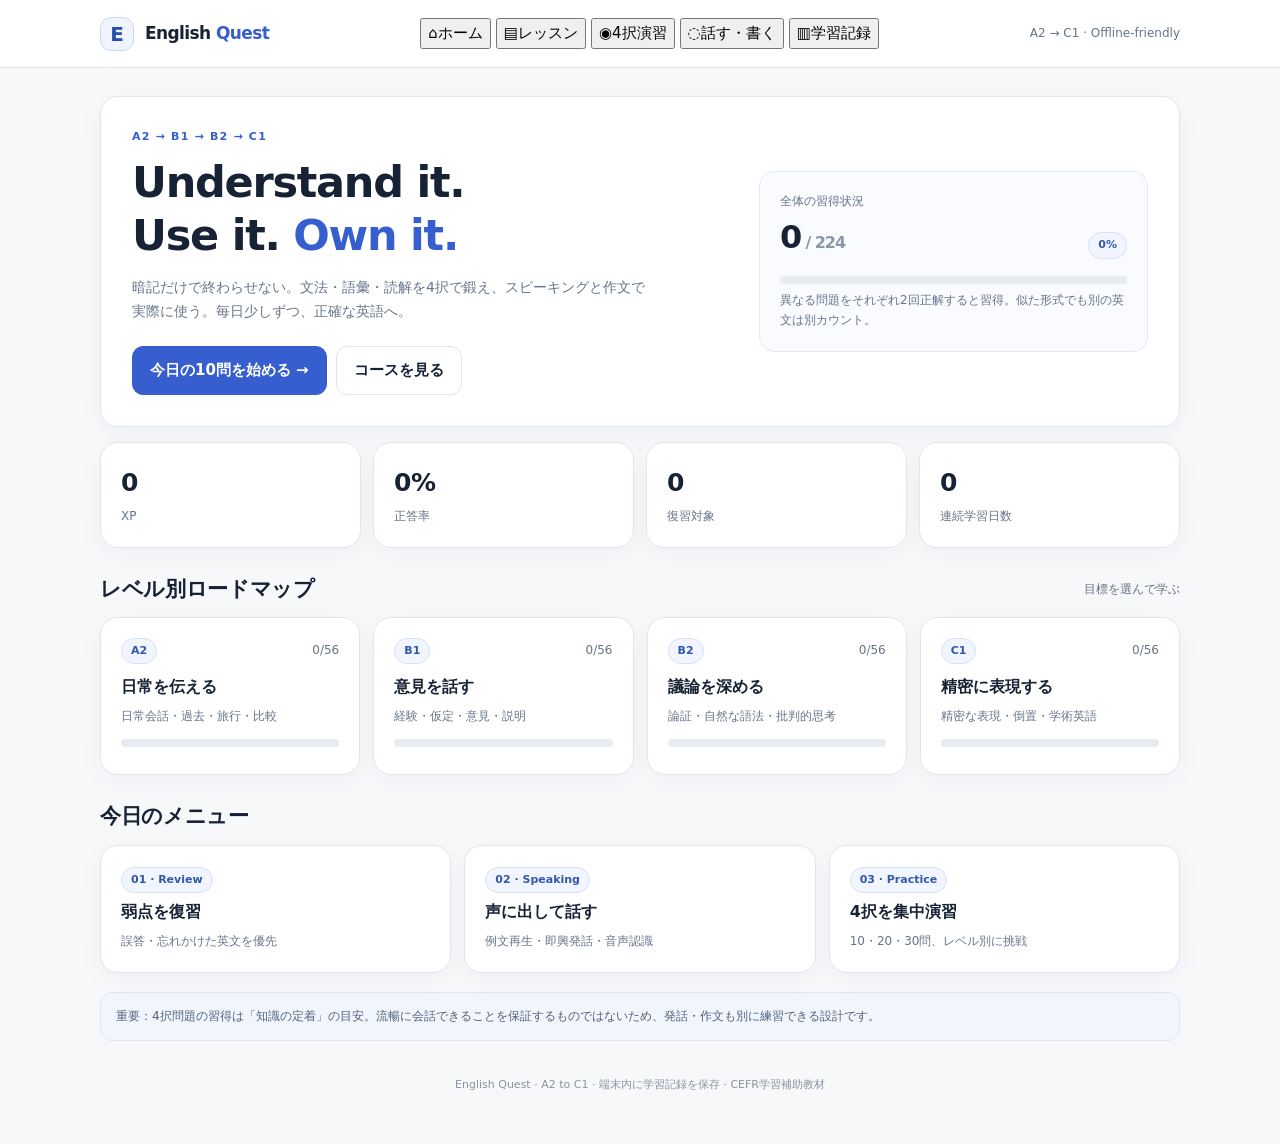
==== commit 89e13595: "Isolate English Quest as a standalone root tree" ====
--- a/index.html
+++ b/index.html
@@ -1,272 +1,177 @@
-<!DOCTYPE html>
-<html lang="fr">
+<!doctype html>
+<html lang="ja">
 <head>
-<meta charset="UTF-8" />
-<meta name="viewport" content="width=device-width,initial-scale=1,maximum-scale=1,user-scalable=no" />
-<title>Deutsch Quest — Français / Deutsch</title>
-<meta name="theme-color" content="#080b11" />
-<meta name="apple-mobile-web-app-capable" content="yes" />
-<meta name="apple-mobile-web-app-status-bar-style" content="black-translucent" />
-<meta name="apple-mobile-web-app-title" content="Deutsch Quest" />
-<meta name="mobile-web-app-capable" content="yes" />
-<meta name="format-detection" content="telephone=no" />
-<link rel="manifest" href="manifest.webmanifest" />
-<link rel="apple-touch-icon" href="icon-192.png" />
+<meta charset="utf-8">
+<meta name="viewport" content="width=device-width,initial-scale=1,viewport-fit=cover">
+<meta name="theme-color" content="#f8fafc">
+<meta name="apple-mobile-web-app-capable" content="yes">
+<meta name="apple-mobile-web-app-title" content="English Quest">
+<meta name="description" content="English Quest: A2〜C1の英語学習。224の4択問題、読解、発話、作文、間隔復習。">
+<link rel="manifest" href="./manifest.webmanifest">
+<link rel="icon" type="image/svg+xml" href="./icon.svg">
+<title>English Quest | A2 → C1</title>
 <style>
-:root{
-  --bg:#080b11;--panel:#101520;--panel2:#151c29;--panel3:#1c2535;--text:#f5f3ed;--muted:#94a0b5;
-  --line:rgba(255,255,255,.085);--gold:#e4c76d;--red:#ef7883;--good:#75d5a5;--blue:#8ba9ff;--violet:#b79cff;
-  --cyan:#72d6dc;--shadow:0 24px 80px rgba(0,0,0,.42);--radius:24px;
+:root{--bg:#f7f8fa;--paper:#fff;--ink:#172235;--muted:#677489;--line:#e1e6ed;--blue:#365ecf;--blue-light:#edf2ff;--good:#15845f;--good-light:#eaf9f2;--bad:#b83245;--bad-light:#fff0f1;--radius:18px;--shadow:0 6px 28px rgba(21,38,75,.035)}
+*{box-sizing:border-box}html{scroll-behavior:smooth;-webkit-text-size-adjust:100%}
+body{margin:0;background:var(--bg);color:var(--ink);font:15px/1.65 -apple-system,BlinkMacSystemFont,"Hiragino Kaku Gothic ProN","Yu Gothic",Meiryo,system-ui,sans-serif;padding-bottom:calc(40px + env(safe-area-inset-bottom))}
+button,textarea,select,input{font:inherit}button{cursor:pointer;-webkit-tap-highlight-color:transparent}button:focus-visible,input:focus-visible,textarea:focus-visible{outline:3px solid #91a8f9;outline-offset:2px}
+a{color:var(--blue)}h1,h2,h3,p{margin:0}h1{font-size:clamp(28px,4.3vw,43px);letter-spacing:-1.25px;line-height:1.24}h2{font-size:21px;letter-spacing:-.35px;line-height:1.4}h3{font-size:16px;line-height:1.4}p{line-height:1.75}.mono{font-variant-numeric:tabular-nums}.muted{color:var(--muted)}.tiny{font-size:12px}.small{font-size:13px}.strong{font-weight:750}.ellipsis{overflow:hidden;text-overflow:ellipsis;white-space:nowrap}.hint{font-size:12px;color:var(--muted)}
+.wrap{width:min(1080px,calc(100% - 32px));margin:auto}.top{background:rgba(255,255,255,.90);border-bottom:1px solid var(--line);position:sticky;top:0;z-index:20;backdrop-filter:blur(18px);-webkit-backdrop-filter:blur(18px)}
+.top-inner{height:67px;display:flex;align-items:center;justify-content:space-between;gap:16px}.identity{display:flex;align-items:center;gap:11px;cursor:pointer}.logo{width:34px;height:34px;border:1px solid #c7d5f7;background:#eff4ff;color:#274fae;border-radius:11px;display:grid;place-items:center;font-size:20px;font-weight:800;line-height:1}.wordmark{font-size:17px;font-weight:850;letter-spacing:-.6px}.wordmark span{color:var(--blue)}.topnav{display:flex;align-items:center;gap:5px}.tab{border:0;background:transparent;color:#66748a;border-radius:10px;padding:10px 13px;font-weight:650;font-size:13px}.tab.active{background:var(--blue-light);color:#2649b5}.top-side{font-size:12px;color:var(--muted);white-space:nowrap}
+.main{padding-top:28px}.panel{border:1px solid var(--line);border-radius:var(--radius);background:var(--paper);box-shadow:var(--shadow)}.pad{padding:24px}.hero{padding:31px;display:grid;grid-template-columns:1.55fr 1fr;gap:24px;align-items:center}.eyebrow{color:var(--blue);font-size:11px;font-weight:800;letter-spacing:1.2px;text-transform:uppercase;margin-bottom:10px}.hero p{color:var(--muted);margin-top:12px;font-size:14px;max-width:520px}.hero-cta{display:flex;flex-wrap:wrap;gap:9px;margin-top:22px}.btn{border:1px solid var(--line);background:#fff;color:var(--ink);padding:11px 17px;border-radius:11px;font-weight:750;min-height:44px;display:inline-flex;align-items:center;justify-content:center;gap:8px;text-decoration:none;transition:.15s}.btn:hover{border-color:#9dafda;background:#f9fbff}.btn.primary{background:var(--blue);border-color:var(--blue);color:#fff}.btn.primary:hover{background:#2349b9}.btn.ghost{background:transparent}.btn.danger{color:var(--bad);border-color:#f0c6cd}.btn:disabled{opacity:.5;cursor:not-allowed}.btn.wide{width:100%}.btn.small-btn{padding:8px 11px;font-size:12px;min-height:37px}
+.hero-progress{background:#f9fbff;border:1px solid #e2eafa;padding:20px;border-radius:15px}.progress-head{display:flex;align-items:baseline;justify-content:space-between;gap:12px}.big-num{font-size:32px;font-weight:850;letter-spacing:-1.1px}.bar{height:8px;background:#e7ebf2;border-radius:20px;overflow:hidden;margin:12px 0 7px}.fill{height:100%;border-radius:20px;background:var(--blue);transition:width .25s}.metric-grid{display:grid;grid-template-columns:repeat(4,1fr);gap:12px;margin:15px 0 27px}.metric{padding:19px 20px}.metric strong{font-size:25px;font-weight:850;letter-spacing:-.5px;display:block}.metric span{font-size:12px;color:var(--muted)}.section-head{display:flex;justify-content:space-between;align-items:center;gap:12px;margin:27px 0 13px}.section-head p{color:var(--muted);font-size:12px}.grid-2{display:grid;grid-template-columns:repeat(2,minmax(0,1fr));gap:13px}.grid-4{display:grid;grid-template-columns:repeat(4,minmax(0,1fr));gap:13px}.grid-3{display:grid;grid-template-columns:repeat(3,minmax(0,1fr));gap:13px}.level-card,.unit-card,.reading-card{padding:20px;text-align:left;color:var(--ink);width:100%}.click-card{display:block;transition:.15s;cursor:pointer}.click-card:hover{border-color:#9db1ec;transform:translateY(-1px)}.level-top{display:flex;justify-content:space-between;align-items:center;gap:8px}.level-pill,.pill{display:inline-flex;align-items:center;border:1px solid #d8e1f2;border-radius:100px;color:#3356ac;background:#f1f5ff;padding:3px 9px;font-size:11px;font-weight:800;white-space:nowrap}.level-desc{margin:9px 0 12px;font-size:12px;color:var(--muted)}.count{font-size:12px;color:var(--muted)}.section-note{background:#f1f5fc;border:1px solid #e0e7f4;padding:13px 15px;border-radius:12px;color:#53627c;font-size:12px;line-height:1.75;margin-top:19px}
+.page-title{display:flex;justify-content:space-between;align-items:start;gap:14px;margin-bottom:19px}.page-title h1{font-size:clamp(24px,3.3vw,33px)}.page-title p{margin-top:8px;color:var(--muted);font-size:13px}.controls{display:flex;flex-wrap:wrap;gap:8px}.seg{border:1px solid var(--line);border-radius:11px;background:white;color:#526177;padding:9px 14px;font-weight:700;min-height:43px}.seg.active{background:var(--blue-light);border-color:#b6c5ff;color:#1b45bb}.unit-card .meta{font-size:11px;color:var(--blue);font-weight:800;letter-spacing:.4px}.unit-card h3{margin:8px 0}.unit-card p{color:var(--muted);font-size:12px}.unit-row{display:flex;justify-content:space-between;align-items:center;margin-top:17px;gap:10px}.mini-bar{height:5px;background:#ebeff4;border-radius:10px;overflow:hidden;width:60%}.mini-bar>i{display:block;height:100%;background:#7896ed;border-radius:10px}
+.lesson .formula{padding:18px 20px;border:1px solid #dce7fb;background:#f5f8ff;border-radius:13px;margin:16px 0}.example{padding:13px 0;border-bottom:1px solid var(--line)}.example:last-child{border:0}.example .en{font-weight:800;line-height:1.6}.example .jp{font-size:12px;color:var(--muted);margin-top:3px}.back{border:0;background:transparent;color:var(--blue);font-weight:750;padding:0 0 14px}.divider{height:1px;background:var(--line);margin:23px 0}
+.practice-layout{display:grid;grid-template-columns:2fr 1fr;gap:14px;align-items:start}.settings-card{padding:25px}.option-row{display:flex;flex-wrap:wrap;gap:8px;margin:10px 0 19px}.setting-label{font-size:12px;color:var(--muted);font-weight:800}.setting-copy{margin-top:8px;font-size:13px;color:var(--muted)}
+.quiz-box{width:min(760px,100%);margin:0 auto}.q-meta{display:flex;justify-content:space-between;align-items:center;gap:10px;font-size:12px;color:var(--muted)}.q-card{padding:26px;margin-top:16px}.question{font-size:clamp(19px,3.2vw,27px);line-height:1.6;font-weight:750;margin:19px 0 22px;white-space:pre-wrap}.question .gap{color:var(--blue);border-bottom:2px solid #9bb2f8}.answers{display:grid;gap:10px}.answer{border:1px solid #d8e0e9;background:white;border-radius:12px;padding:13px 15px;width:100%;color:var(--ink);text-align:left;min-height:56px;font-weight:650;display:flex;gap:12px;align-items:center;line-height:1.5}.answer .letter{width:25px;height:25px;flex:0 0 25px;background:#f1f4f8;color:#667186;border-radius:7px;display:grid;place-items:center;font-size:11px;font-weight:800}.answer:hover:not(:disabled){border-color:#91a9ec;background:#f8faff}.answer.right{border-color:#74cda7;background:#ecfbf3;color:#0d7653}.answer.wrong{border-color:#ec9da9;background:#fff1f2;color:#a32b42}.answer:disabled{cursor:default}.feedback{margin-top:17px;border-radius:12px;padding:16px 17px;border:1px solid var(--line);background:#f8fafc}.feedback.good{background:var(--good-light);border-color:#bbe8d2}.feedback.bad{background:var(--bad-light);border-color:#f5c7ce}.feedback strong{font-size:15px}.feedback p{margin-top:8px;font-size:13px}.trans{font-size:13px;color:#526176;margin-top:9px}.reading-text{white-space:pre-wrap;font-size:14px;background:#f8faff;border:1px solid #e2e9f9;padding:16px 17px;border-radius:12px;margin:18px 0;line-height:1.9}.done-stat{padding:20px;text-align:center}.done-stat strong{font-size:31px;display:block}.mistake-item{padding:14px 0;border-bottom:1px solid var(--line)}.mistake-item:last-child{border:0}.review-card{padding:20px}.review-card h3{margin-bottom:6px}.empty{padding:35px;text-align:center;color:var(--muted)}
+.speech-layout{display:grid;grid-template-columns:1.7fr 1fr;gap:13px}.speech-card{padding:25px}.prompt-en{font-size:23px;font-weight:760;line-height:1.5;margin:16px 0 7px}.prompt-jp{color:var(--muted);font-size:13px}.model{background:#f5f8ff;border-radius:12px;padding:18px;border:1px solid #dfe8f7;margin:17px 0}.model strong{font-size:12px;color:#365abd}.model p{font-size:16px;font-weight:650;line-height:1.8;margin-top:7px}.transcript{background:#fff;border:1px dashed #c9d4e4;border-radius:11px;min-height:72px;margin:16px 0;padding:13px;color:#59677b;font-size:14px}.speech-controls{display:flex;gap:8px;flex-wrap:wrap}.speech-step{margin:16px 0 8px;font-size:12px;color:var(--muted)}.prompt-list{display:grid;gap:7px}.prompt-button{display:flex;justify-content:space-between;gap:9px;text-align:left;border:1px solid var(--line);background:white;border-radius:10px;padding:10px 12px;font-size:12px;color:var(--ink);width:100%}.prompt-button.active{border-color:#a0b2e7;background:#f0f4ff}.prompt-button:hover{border-color:#a9b6d7}
+textarea{resize:vertical;display:block;width:100%;min-height:220px;padding:15px;border:1px solid #d7e0eb;border-radius:12px;outline:none;color:var(--ink);background:white;font-size:16px;line-height:1.9;margin-top:18px}textarea:focus{border-color:#819def}.footer{margin:35px 0 10px;text-align:center;font-size:11px;color:#8993a2}.notice{padding:13px 14px;background:#f6f9ff;border:1px solid #dfe6fa;border-radius:11px;color:#54637e;font-size:12px;margin:12px 0}.stats-table{width:100%;border-collapse:collapse;font-size:13px}.stats-table th,.stats-table td{padding:12px 6px;text-align:left;border-bottom:1px solid var(--line)}.stats-table th{color:var(--muted);font-weight:700}.settings-row{display:flex;align-items:center;gap:10px;flex-wrap:wrap}.subhead{margin:19px 0 11px}.toast{position:fixed;bottom:25px;left:50%;transform:translate(-50%,20px);z-index:50;background:#17243c;color:white;padding:11px 16px;border-radius:12px;box-shadow:0 12px 38px #17243c33;font-size:13px;opacity:0;pointer-events:none;transition:.2s}.toast.show{opacity:1;transform:translate(-50%,0)}.mobile-nav{display:none}
+@media(max-width:850px){.topnav{display:none}.hero{grid-template-columns:1fr}.metric-grid{grid-template-columns:repeat(2,1fr)}.grid-4{grid-template-columns:repeat(2,1fr)}.practice-layout,.speech-layout{grid-template-columns:1fr}.grid-3{grid-template-columns:repeat(2,1fr)}}
+@media(max-width:540px){body{padding-bottom:calc(94px + env(safe-area-inset-bottom))}.wrap{width:min(100% - 22px,1080px)}.top-inner{height:56px}.top-side{display:none}.wordmark{font-size:16px}.main{padding-top:17px}.hero{padding:23px 19px;gap:18px}.hero h1{font-size:32px}.hero p{font-size:13px}.hero-cta .btn{flex:1}.hero-progress{padding:15px}.metric-grid{gap:8px;margin:10px 0 23px}.metric{padding:14px}.metric strong{font-size:22px}.grid-2,.grid-3{grid-template-columns:1fr;gap:9px}.grid-4{gap:8px}.level-card,.unit-card,.reading-card{padding:16px}.section-head{margin:24px 0 11px}.page-title{display:block}.page-title h1{font-size:25px}.page-title .btn{margin-top:12px}.pad,.settings-card,.speech-card{padding:17px}.q-card{padding:18px}.question{font-size:21px;margin:17px 0}.answer{min-height:57px}.mobile-nav{position:fixed;display:grid;grid-template-columns:repeat(5,1fr);bottom:calc(9px + env(safe-area-inset-bottom));left:9px;right:9px;z-index:30;background:rgba(255,255,255,.96);border:1px solid #dce3ef;box-shadow:0 10px 36px #24365824;border-radius:17px;padding:5px;backdrop-filter:blur(16px)}.mobile-nav button{display:flex;flex-direction:column;align-items:center;justify-content:center;gap:3px;border:0;background:transparent;min-height:54px;font-size:10px;font-weight:750;color:#778399;border-radius:12px;padding:4px 0}.mobile-nav button.active{background:#eef2ff;color:#3155c3}.mobile-nav .navico{font-size:17px;line-height:1.1}.footer{font-size:10px}.toast{bottom:calc(89px + env(safe-area-inset-bottom));max-width:calc(100% - 34px);white-space:nowrap}}
+@media(prefers-reduced-motion:reduce){*,*:before,*:after{scroll-behavior:auto!important;transition:none!important}}
+</style>
+</head>
+<body>
+<div id="root"></div>
+<div class="toast" id="toast" role="status" aria-live="polite"></div>
+<script src="./content.js"></script>
+<script>
+"use strict";
+(function(){
+const data=window.EQ_DATA;
+let AUDIO={};
+let currentAudio=null;
+function audioButton(id) {
+  if(!AUDIO[id]) return "";
+  return '<button class="btn small-btn" data-action="audio" data-audio="'+esc(id)+'">▶ 発音を聞く</button>';
 }
-*{box-sizing:border-box;-webkit-tap-highlight-color:transparent} html,body{margin:0;min-height:100%;background:var(--bg);color:var(--text);font-family:Inter,ui-sans-serif,-apple-system,BlinkMacSystemFont,"Segoe UI",sans-serif}
-body{overflow-x:hidden;background:radial-gradient(circle at 12% -8%,rgba(139,169,255,.14),transparent 30%),radial-gradient(circle at 92% 4%,rgba(183,156,255,.1),transparent 26%),linear-gradient(180deg,#07090e,#0a0e15 55%,#080b11)}
-body:before{content:"";position:fixed;inset:0;pointer-events:none;opacity:.11;background-image:linear-gradient(rgba(255,255,255,.025) 1px,transparent 1px),linear-gradient(90deg,rgba(255,255,255,.025) 1px,transparent 1px);background-size:34px 34px;mask-image:linear-gradient(to bottom,black,transparent 72%)}
-button,input,select{font:inherit}button{cursor:pointer}#app{width:min(1180px,calc(100% - 28px));margin:0 auto;padding:22px 0 70px;position:relative}
-.topline{display:flex;justify-content:space-between;align-items:center;gap:14px;margin-bottom:16px}.brand{display:flex;align-items:center;gap:12px}.mark{width:44px;height:44px;border-radius:14px;background:linear-gradient(180deg,#171717 0 33.3%,#b92634 33.3% 66.6%,#e7c64f 66.6%);box-shadow:0 12px 28px rgba(0,0,0,.32);border:1px solid rgba(255,255,255,.12)}
-.brandKicker{font-size:10px;letter-spacing:2.2px;color:var(--muted);font-weight:900;text-transform:uppercase}.brandTitle{font-weight:950;font-size:18px;letter-spacing:.2px}.iconRow{display:flex;gap:8px}.iconBtn{min-width:42px;height:42px;border-radius:13px;border:1px solid var(--line);background:rgba(255,255,255,.045);color:var(--text);font-weight:900;padding:0 12px}
-.hero{border:1px solid var(--line);background:linear-gradient(145deg,rgba(255,255,255,.068),rgba(255,255,255,.024));border-radius:30px;padding:27px;box-shadow:var(--shadow);position:relative;overflow:hidden}.hero:after{content:"";position:absolute;width:360px;height:360px;border-radius:50%;right:-140px;top:-210px;background:radial-gradient(circle,rgba(228,199,109,.16),transparent 66%)}
-.heroGrid{display:grid;grid-template-columns:1.35fr .65fr;gap:22px;align-items:end}.eyebrow{font-size:11px;text-transform:uppercase;letter-spacing:2px;font-weight:900;color:var(--gold)}.hero h1{font-size:clamp(38px,5.1vw,68px);line-height:.95;letter-spacing:-2.7px;margin:10px 0 15px;font-weight:950}.hero p{margin:0;color:#b6bfd0;line-height:1.65;max-width:760px;font-size:14px}
-.levelCard{background:rgba(9,12,18,.58);border:1px solid var(--line);border-radius:22px;padding:18px;backdrop-filter:blur(18px)}.levelTop{display:flex;justify-content:space-between;align-items:center}.cefr{font-size:31px;font-weight:950}.cefrSub{color:var(--muted);font-size:11px;text-transform:uppercase;letter-spacing:1px}.rank{font-size:11px;font-weight:900;color:var(--gold);border:1px solid rgba(228,199,109,.25);background:rgba(228,199,109,.08);padding:6px 9px;border-radius:999px}
-.progress{height:9px;border-radius:99px;background:#202636;overflow:hidden;margin:14px 0 8px}.progress>div{height:100%;border-radius:99px;background:linear-gradient(90deg,var(--blue),var(--violet),var(--gold));transition:width .35s ease}.tiny{font-size:11px;color:var(--muted);line-height:1.55}.stats{display:grid;grid-template-columns:repeat(5,1fr);gap:10px;margin:14px 0 26px}.stat{background:rgba(255,255,255,.042);border:1px solid var(--line);border-radius:18px;padding:15px}.statN{font-size:24px;font-weight:950}.statL{font-size:10px;text-transform:uppercase;letter-spacing:1.25px;color:var(--muted);margin-top:3px}
-.sectionHead{display:flex;align-items:end;justify-content:space-between;gap:12px;margin:24px 2px 12px}.sectionTitle{font-size:13px;font-weight:950;text-transform:uppercase;letter-spacing:1.7px}.sectionMeta{font-size:11px;color:var(--muted)}
-.mainGrid{display:grid;grid-template-columns:repeat(5,1fr);gap:11px}.action{border:1px solid var(--line);border-radius:21px;padding:17px;background:linear-gradient(145deg,#141925,#0f141d);color:var(--text);text-align:left;min-height:145px;position:relative;overflow:hidden;transition:.16s}.action:hover,.mission:hover,.lessonCard:hover{border-color:rgba(139,169,255,.34);transform:translateY(-1px)}.action.primaryAction{background:linear-gradient(145deg,#efebe1,#d8d1c0);color:#0c0f15}.actionTag{font-size:9px;text-transform:uppercase;letter-spacing:1.5px;font-weight:950;opacity:.62}.actionTitle{font-size:18px;font-weight:950;margin-top:9px}.actionDesc{font-size:11px;line-height:1.5;margin-top:7px;opacity:.72}.actionIcon{position:absolute;right:13px;bottom:8px;font-size:35px;opacity:.12;font-weight:950}
-.missions{display:grid;grid-template-columns:repeat(3,1fr);gap:11px}.mission{border:1px solid var(--line);background:linear-gradient(145deg,var(--panel),#0d121a);border-radius:21px;padding:17px;text-align:left;color:var(--text);min-height:168px;transition:.16s}.missionTop{display:flex;justify-content:space-between;gap:10px}.missionIndex{font-size:10px;letter-spacing:1.2px;color:var(--muted);font-weight:900}.missionStatus{font-size:10px;font-weight:900;color:var(--good)}.missionTitle{font-size:17px;font-weight:950;margin:15px 0 5px}.missionDesc{font-size:11px;color:var(--muted);line-height:1.5;min-height:34px}.missionFoot{display:flex;justify-content:space-between;align-items:center;margin-top:16px}.miniBar{height:5px;background:#242a38;border-radius:99px;width:68%;overflow:hidden}.miniBar>div{height:100%;background:linear-gradient(90deg,var(--blue),var(--gold));border-radius:99px}.percent{font-size:11px;font-weight:900;color:#c8cfdd}
-.panel{background:linear-gradient(145deg,var(--panel),#0d1219);border:1px solid var(--line);border-radius:25px;padding:20px;box-shadow:var(--shadow)}.nav{display:flex;justify-content:space-between;gap:12px;align-items:center;margin-bottom:12px}.back{border:0;background:transparent;color:#aeb7c8;font-weight:850;padding:8px 0}.modeBadge{font-size:10px;letter-spacing:1.2px;text-transform:uppercase;font-weight:950;color:var(--gold)}
-.questHeader{display:flex;justify-content:space-between;gap:14px;align-items:flex-start}.questName{font-size:25px;font-weight:950;line-height:1.05}.questSub{font-size:11px;color:var(--muted);margin-top:5px}.combo{padding:8px 11px;border-radius:12px;background:#171d29;border:1px solid var(--line);font-size:12px;font-weight:900;white-space:nowrap}.questionCard{margin-top:14px;border-radius:22px;background:#0c1118;border:1px solid var(--line);padding:19px}.questionPrompt{font-size:12px;color:#a6afc2;font-weight:800;margin-bottom:10px}.questionMain{font-size:clamp(22px,4vw,34px);font-weight:900;line-height:1.26;letter-spacing:-.35px}.context{font-size:13px;color:#aeb7ca;line-height:1.6;margin-top:9px}.de{color:#fff}.fr{color:#a7b3cf}
-.options{display:grid;gap:9px;margin-top:16px}.option{width:100%;border:1px solid #283246;background:#141a26;color:#f6f7fb;border-radius:15px;padding:14px;text-align:left;font-weight:760;min-height:54px}.option:hover{border-color:#4b5f84}.option.correct{background:rgba(117,213,165,.12);border-color:rgba(117,213,165,.65)}.option.wrong{background:rgba(239,120,131,.10);border-color:rgba(239,120,131,.65)}.option.lock{pointer-events:none}
-.tokenArea{display:flex;flex-wrap:wrap;gap:8px;margin-top:16px}.token{border:1px solid #2a354a;background:#141a27;color:#eef2ff;padding:10px 12px;border-radius:12px;font-weight:800}.token.used{opacity:.24;pointer-events:none}.sentenceBox{min-height:66px;border:1px dashed #35425b;border-radius:15px;padding:10px;display:flex;gap:8px;align-items:flex-start;flex-wrap:wrap;margin-top:13px;background:rgba(255,255,255,.025)}.inputWrap{display:flex;gap:8px;margin-top:15px}.textInput{flex:1;border:1px solid #2a354a;background:#101620;color:white;border-radius:14px;padding:14px;outline:none}.textInput:focus{border-color:#7897e5}.submit{border:0;border-radius:14px;padding:0 18px;background:#f0ede5;color:#0a0d13;font-weight:950}
-.feedback{margin-top:15px;padding:15px;border-radius:17px;background:#121925;border:1px solid #2a3548}.feedback.good{border-color:rgba(117,213,165,.35)}.feedback.bad{border-color:rgba(239,120,131,.35)}.feedbackTitle{font-size:16px;font-weight:950}.feedbackBody{font-size:13px;color:#bbc4d5;line-height:1.65;margin-top:7px}.explainKey{color:var(--gold);font-weight:900}.nextBtn{width:100%;margin-top:12px;border:0;border-radius:15px;background:linear-gradient(135deg,#e9e4d7,#cfc8b6);color:#0b0e14;padding:14px;font-weight:950}.secondaryBtn{width:100%;margin-top:9px;border:1px solid var(--line);border-radius:15px;background:#151b27;color:#eef2ff;padding:13px;font-weight:900}
-.lessonGrid{display:grid;grid-template-columns:repeat(2,1fr);gap:11px}.lessonCard{border:1px solid var(--line);background:linear-gradient(145deg,#121824,#0e131c);border-radius:21px;padding:18px;text-align:left;color:var(--text);transition:.16s}.lessonDone{color:var(--good);font-size:10px;font-weight:950}.lessonContent{display:grid;grid-template-columns:1fr .9fr;gap:16px;margin-top:16px}.lessonBox{border:1px solid var(--line);border-radius:18px;padding:16px;background:#0d131c}.lessonBox h3{margin:0 0 9px;font-size:14px}.lessonBox ul{margin:0;padding-left:18px;color:#c2cad8;line-height:1.7;font-size:13px}.example{padding:12px 0;border-bottom:1px solid var(--line)}.example:last-child{border-bottom:0}.exampleDE{font-weight:900}.exampleFR{font-size:12px;color:var(--muted);margin-top:4px}
-.weakGrid{display:grid;grid-template-columns:repeat(2,1fr);gap:10px}.weakItem{border:1px solid var(--line);background:#111722;border-radius:16px;padding:14px}.weakName{font-size:13px;font-weight:900}.weakMeta{font-size:11px;color:var(--muted);margin-top:5px}.weakScore{font-size:22px;font-weight:950;margin-top:8px;color:var(--red)}
-.testChooser{display:grid;grid-template-columns:repeat(3,1fr);gap:10px;margin-top:16px}.testChoice{border:1px solid var(--line);background:#121925;color:#fff;border-radius:18px;padding:18px;text-align:left}.testChoice strong{display:block;font-size:24px}.testResultGrid{display:grid;grid-template-columns:repeat(3,1fr);gap:10px;margin-top:14px}.resultBox{border:1px solid var(--line);border-radius:16px;padding:14px;background:#111722}.resultN{font-size:27px;font-weight:950}.mistakeRow{border-top:1px solid var(--line);padding:13px 0}.mistakeRow:first-child{border-top:0}.mistakeQ{font-size:13px;font-weight:850}.mistakeA{font-size:12px;color:var(--good);margin-top:5px}.mistakeYou{font-size:11px;color:var(--muted);margin-top:3px}
-.saveGrid{display:grid;grid-template-columns:repeat(2,1fr);gap:10px;margin-top:16px}.saveCard{border:1px solid var(--line);border-radius:18px;padding:16px;background:#111722}.fileInput{display:none}.achievement{display:inline-flex;align-items:center;gap:7px;padding:7px 9px;border-radius:999px;background:rgba(228,199,109,.08);border:1px solid rgba(228,199,109,.2);color:#efd980;font-size:10px;font-weight:900;margin:3px}.toast{position:fixed;right:18px;bottom:18px;z-index:20;background:#171d28;border:1px solid var(--line);box-shadow:var(--shadow);padding:13px 15px;border-radius:14px;font-size:12px;font-weight:800;transform:translateY(110px);opacity:0;transition:.25s}.toast.show{transform:none;opacity:1}.footer{margin-top:28px;text-align:center;color:#596276;font-size:10px;letter-spacing:.5px}
-@media(max-width:980px){.mainGrid{grid-template-columns:repeat(2,1fr)}.missions{grid-template-columns:repeat(2,1fr)}.stats{grid-template-columns:repeat(3,1fr)}}
-@media(max-width:760px){#app{width:min(100% - 20px,1180px);padding-top:14px}.hero{padding:20px}.heroGrid,.lessonContent{grid-template-columns:1fr}.stats{grid-template-columns:repeat(2,1fr)}.missions,.lessonGrid,.weakGrid,.saveGrid{grid-template-columns:1fr}.mainGrid{grid-template-columns:1fr}.testResultGrid,.testChooser{grid-template-columns:1fr}.questHeader{align-items:center}.questionCard{padding:15px}}
-
-/* ===== iPhone Web App layer ===== */
-html{background:#080b11;-webkit-text-size-adjust:100%;overscroll-behavior-x:none}
-body{min-height:100dvh;padding-top:env(safe-area-inset-top);padding-left:env(safe-area-inset-left);padding-right:env(safe-area-inset-right)}
-button{touch-action:manipulation;-webkit-user-select:none;user-select:none}
-input{font-size:16px!important}
-.mobileNav{display:none}
-.smartHint{display:inline-flex;align-items:center;gap:6px;margin-top:10px;padding:7px 9px;border:1px solid rgba(114,214,220,.18);background:rgba(114,214,220,.06);border-radius:999px;color:#9fe0e4;font-size:10px;font-weight:850;letter-spacing:.2px}
-.smartHint:before{content:"✓";font-weight:950}
-.altValid{color:var(--cyan);font-weight:900}
-.installNote{display:none}
-@media(max-width:760px){
-  body{background:radial-gradient(circle at 50% -12%,rgba(139,169,255,.16),transparent 33%),linear-gradient(180deg,#070a10,#090d14 62%,#080b11)}
-  #app{width:100%;padding:10px 12px calc(105px + env(safe-area-inset-bottom));}
-  .topline{margin:0 2px 12px;position:relative;z-index:2}.mark{width:38px;height:38px;border-radius:12px}.brandKicker{font-size:8px;letter-spacing:1.55px}.brandTitle{font-size:16px}.iconBtn{height:38px;min-width:38px;border-radius:12px;padding:0 10px;font-size:11px}
-  .hero{padding:19px 17px;border-radius:24px;box-shadow:0 18px 50px rgba(0,0,0,.34)}.hero h1{font-size:42px;line-height:.92;letter-spacing:-2.1px;margin:8px 0 13px}.hero p{font-size:12px;line-height:1.55}.heroGrid{gap:16px}.levelCard{padding:15px;border-radius:18px}.cefr{font-size:27px}
-  .stats{grid-template-columns:repeat(2,1fr);gap:8px;margin:10px 0 20px}.stat{padding:13px;border-radius:16px}.statN{font-size:21px}.statL{font-size:9px}.stats .stat:last-child{grid-column:span 2}
-  .sectionHead{margin:20px 2px 10px}.sectionTitle{font-size:11px}.sectionMeta{font-size:10px;max-width:58%;text-align:right}
-  .mainGrid{grid-template-columns:repeat(2,minmax(0,1fr));gap:9px}.action{min-height:128px;padding:14px;border-radius:18px}.action:first-child{grid-column:span 2;min-height:122px}.actionTitle{font-size:16px}.actionDesc{font-size:10px}.actionTag{font-size:8px}.actionIcon{font-size:31px}
-  .missions,.lessonGrid,.weakGrid,.saveGrid{grid-template-columns:1fr;gap:9px}.mission{min-height:144px;padding:15px;border-radius:18px}.missionTitle{margin-top:12px}.lessonCard{padding:15px;border-radius:18px}
-  .panel{padding:15px;border-radius:21px;box-shadow:0 18px 50px rgba(0,0,0,.32)}.nav{margin:0 2px 10px}.back{min-height:42px}.modeBadge{font-size:9px;max-width:60%;text-align:right}
-  .questHeader{gap:9px}.questName{font-size:21px}.questSub{font-size:10px}.combo{padding:7px 9px;font-size:10px}.questionCard{margin-top:12px;padding:15px;border-radius:18px}.questionPrompt{font-size:11px}.questionMain{font-size:25px;line-height:1.24}
-  .option{min-height:56px;padding:14px;border-radius:14px;font-size:14px}.tokenArea{gap:7px}.token{min-height:44px;padding:10px 12px;border-radius:12px}.sentenceBox{min-height:70px}.inputWrap{display:grid;grid-template-columns:1fr;gap:9px}.textInput{width:100%;min-height:52px;padding:14px;border-radius:14px}.submit{min-height:50px;width:100%;padding:0 16px}
-  .nextBtn,.secondaryBtn{min-height:50px}.feedback{padding:14px}.feedbackBody{font-size:12px}.lessonContent{grid-template-columns:1fr}.testChooser,.testResultGrid{grid-template-columns:1fr}.testChoice{min-height:82px}
-  .footer{padding-bottom:4px}
-  .toast{left:12px;right:12px;bottom:calc(86px + env(safe-area-inset-bottom));text-align:center}
-  .mobileNav{position:fixed;display:grid;grid-template-columns:repeat(5,1fr);left:8px;right:8px;bottom:calc(7px + env(safe-area-inset-bottom));z-index:50;padding:7px;border:1px solid rgba(255,255,255,.10);border-radius:21px;background:rgba(13,18,27,.86);backdrop-filter:blur(24px) saturate(140%);-webkit-backdrop-filter:blur(24px) saturate(140%);box-shadow:0 18px 45px rgba(0,0,0,.42)}
-  .mobileNav button{border:0;background:transparent;color:#7f8aa0;border-radius:15px;min-height:54px;padding:6px 2px;display:flex;flex-direction:column;align-items:center;justify-content:center;gap:3px;font-size:8px;font-weight:850;letter-spacing:.2px}.mobileNav button .navIcon{font-size:17px;line-height:1}.mobileNav button.active{background:rgba(255,255,255,.075);color:#f4f1e8}.mobileNav button.active .navIcon{color:var(--gold)}
-  .installNote{display:block;margin:10px 0 0;padding:11px 12px;border-radius:15px;border:1px solid var(--line);background:rgba(255,255,255,.03);font-size:10px;color:var(--muted);line-height:1.5}
+function playAudio(id) {
+  const src=AUDIO[id];
+  if(!src)return;
+  if(currentAudio){try{currentAudio.pause();currentAudio.currentTime=0;}catch(e){}}
+  const audio=new Audio(src);
+  currentAudio=audio;
+  audio.preload="auto";
+  function failed(){
+    if(currentAudio!==audio)return;
+    delete AUDIO[id];
+    render();
+    toast("音声を再生できなかったため、このボタンを非表示にしました。");
+  }
+  audio.onerror=failed;
+  try {
+    const promise=audio.play();
+    if(promise && typeof promise.catch==="function")promise.catch(failed);
+  }catch(e){failed();}
 }
-@media(display-mode:standalone){.installNote{display:none}}
-
-</style>
-</head><body><div id="app"></div><div id="toast" class="toast"></div>
-<nav class="mobileNav" id="mobileNav" aria-label="Navigation">
-  <button id="nav-home" onclick="renderHome()"><span class="navIcon">⌂</span><span>Accueil</span></button>
-  <button id="nav-lessons" onclick="renderLessons()"><span class="navIcon">L</span><span>Leçons</span></button>
-  <button id="nav-practice" onclick="renderPractice()"><span class="navIcon">∞</span><span>Exos</span></button>
-  <button id="nav-test" onclick="renderTestMenu()"><span class="navIcon">%</span><span>Test</span></button>
-  <button id="nav-errors" onclick="renderMistakes()"><span class="navIcon">↺</span><span>Erreurs</span></button>
-</nav>
+function loadAudio(){
+  fetch("./audio-map.json",{cache:"no-store"})
+   .then(r=>r.ok?r.json():null)
+   .then(x=>{
+      if(!x||!x.files||typeof x.files!=="object")return;
+      const valid={};
+      for(const [id,url] of Object.entries(x.files)){
+         if(typeof url==="string" && /^\.\/audio\/[a-z0-9_\/-]+\.mp3$/.test(url))valid[id]=url;
+      }
+      AUDIO=valid;
+      render();
+   }).catch(()=>{});
+}
+const root=document.getElementById("root");
+if(!data){root.textContent="学習データを読み込めませんでした。content.js が必要です。";return;}
+const LEVELS=["A2","B1","B2","C1"];
+const levelJP={A2:"日常を伝える",B1:"意見を話す",B2:"議論を深める",C1:"精密に表現する"};
+const ALL=data.units.flatMap(function(u){return u.questions;}).concat(data.readings.flatMap(function(r){return r.questions;}));
+const QMAP=Object.fromEntries(ALL.map(function(q){return [q.id,q];}));
+const UMAP=Object.fromEntries(data.units.map(function(u){return [u.id,u];}));
+const RMAP=Object.fromEntries(data.readings.map(function(r){return [r.id,r];}));
+const KEY="EnglishQuest_A2_C1_v1";
+const defaults={version:1,attempts:{},history:[],xp:0,streak:0,lastDay:"",spoken:{},drafts:{},lastLevel:"A2"};
+let state=load();
+let page="home",selectedLevel=state.lastLevel||"A2",mode="mixed",length=10,activeUnit=null,quiz=null,selectedSpeech=0,selectedWriting=0,modelVisible=false,transcript="",recognition=null;
+function esc(s){return String(s==null?"":s).replace(/&/g,"&amp;").replace(/</g,"&lt;").replace(/>/g,"&gt;").replace(/"/g,"&quot;").replace(/'/g,"&#39;");}
+function clamp(n,min,max){return Math.max(min,Math.min(max,n));}
+function shuffle(xs){const x=xs.slice();for(let i=x.length-1;i>0;i--){const j=Math.floor(Math.random()*(i+1));[x[i],x[j]]=[x[j],x[i]];}return x;}
+function load(){try{let x=JSON.parse(localStorage.getItem(KEY)||"null");if(x&&typeof x==="object"&&!Array.isArray(x)){return Object.assign({},defaults,x,{attempts:x.attempts||{},history:Array.isArray(x.history)?x.history:[],spoken:x.spoken||{},drafts:x.drafts||{}});}}catch(e){}return JSON.parse(JSON.stringify(defaults));}
+function save(){try{localStorage.setItem(KEY,JSON.stringify(state));}catch(e){toast("保存領域の空き容量を確認してください。");}}
+function today(){try{return new Intl.DateTimeFormat("en-CA",{timeZone:"Europe/Paris",year:"numeric",month:"2-digit",day:"2-digit"}).format(new Date());}catch(e){return new Date().toISOString().slice(0,10);}}
+function dayNum(s){let p=s.split("-").map(Number);return Date.UTC(p[0],p[1]-1,p[2])/86400000;}
+function touchDay(){const d=today();if(state.lastDay!==d){state.streak=state.lastDay&&dayNum(d)-dayNum(state.lastDay)===1?state.streak+1:1;state.lastDay=d;}}
+function toast(s){let x=document.getElementById("toast");x.textContent=s;x.classList.add("show");clearTimeout(toast.timer);toast.timer=setTimeout(function(){x.classList.remove("show");},2400);}
+function attempt(id){return state.attempts[id]||{hits:0,tries:0,correct:0,due:0,last:0};}
+function mastered(id){return attempt(id).hits>=2;}
+function byLevel(level){return ALL.filter(function(q){return level==="ALL"||q.level===level;});}
+function stats(xs){let done=xs.filter(function(q){return mastered(q.id);}).length;let trials=xs.reduce(function(t,q){return t+attempt(q.id).tries;},0);let wins=xs.reduce(function(t,q){return t+attempt(q.id).correct;},0);return {done,total:xs.length,tries:trials,rate:trials?Math.round(wins/trials*100):0,pct:xs.length?Math.round(done/xs.length*100):0};}
+function dueList(level){const now=Date.now();return byLevel(level).filter(function(q){let a=attempt(q.id);return a.tries>0&&a.due<=now;});}
+function percent(x){return clamp(x,0,100)+"%";}
+function prog(value){return '<div class="bar"><div class="fill" style="width:'+percent(value)+'"></div></div>';}
+function nav(name,label,ico){return '<button class="'+(page===name?"active":"")+'" data-action="nav" data-page="'+name+'"><span class="navico">'+ico+'</span>'+label+'</button>';}
+function shell(content){root.innerHTML='<header class="top"><div class="wrap top-inner"><div class="identity" data-action="nav" data-page="home" role="button" tabindex="0"><div class="logo">E</div><div class="wordmark">English <span>Quest</span></div></div><nav class="topnav" aria-label="メインメニュー">'+nav("home","ホーム","⌂")+nav("learn","レッスン","▤")+nav("practice","4択演習","◉")+nav("speak","話す・書く","◌")+nav("stats","学習記録","▥")+'</nav><div class="top-side">A2 → C1 · Offline-friendly</div></div></header><main class="wrap main">'+content+'<footer class="footer">English Quest · A2 to C1 · 端末内に学習記録を保存 · CEFR学習補助教材</footer></main><nav class="mobile-nav" aria-label="モバイルメニュー">'+nav("home","ホーム","⌂")+nav("learn","学習","▤")+nav("practice","4択","◉")+nav("speak","発話","◌")+nav("stats","記録","▥")+'</nav>';}
+function levelFilter(includeAll){let arr=includeAll?["ALL"].concat(LEVELS):LEVELS;return '<div class="controls" role="group" aria-label="学習レベル">'+arr.map(function(l){return '<button class="seg '+(selectedLevel===l?"active":"")+'" data-action="level" data-level="'+l+'">'+(l==="ALL"?"すべて":l)+'</button>';}).join("")+'</div>';}
+function renderHome(){page="home";let s=stats(ALL),due=dueList("ALL").length;let x='<section class="hero panel"><div><div class="eyebrow">A2 → B1 → B2 → C1</div><h1>Understand it.<br>Use it. <span style="color:var(--blue)">Own it.</span></h1><p>暗記だけで終わらせない。文法・語彙・読解を4択で鍛え、スピーキングと作文で実際に使う。毎日少しずつ、正確な英語へ。</p><div class="hero-cta"><button class="btn primary" data-action="start" data-mode="mixed">今日の10問を始める →</button><button class="btn" data-action="nav" data-page="learn">コースを見る</button></div></div><div class="hero-progress"><div class="tiny muted">全体の習得状況</div><div class="progress-head"><div class="big-num mono">'+s.done+'<span style="font-size:16px;color:#8b96a7;font-weight:600"> / '+s.total+'</span></div><span class="pill">'+s.pct+'%</span></div>'+prog(s.pct)+'<div class="tiny muted">異なる問題をそれぞれ2回正解すると習得。似た形式でも別の英文は別カウント。</div></div></section>';
+ x+='<section class="metric-grid"><div class="metric panel"><strong class="mono">'+state.xp+'</strong><span>XP</span></div><div class="metric panel"><strong class="mono">'+s.rate+'%</strong><span>正答率</span></div><div class="metric panel"><strong class="mono">'+due+'</strong><span>復習対象</span></div><div class="metric panel"><strong class="mono">'+(state.lastDay&&dayNum(today())-dayNum(state.lastDay)<=1?state.streak:0)+'</strong><span>連続学習日数</span></div></section>';
+ x+='<div class="section-head"><h2>レベル別ロードマップ</h2><p>目標を選んで学ぶ</p></div><div class="grid-4">'+LEVELS.map(function(l){let t=stats(byLevel(l));return '<button class="panel level-card click-card" data-action="open-level" data-level="'+l+'"><div class="level-top"><span class="level-pill">'+l+'</span><span class="count">'+t.done+'/'+t.total+'</span></div><h3 style="margin-top:12px">'+levelJP[l]+'</h3><div class="level-desc">'+({A2:"日常会話・過去・旅行・比較",B1:"経験・仮定・意見・説明",B2:"論証・自然な語法・批判的思考",C1:"精密な表現・倒置・学術英語"})[l]+'</div>'+prog(t.pct)+'</button>';}).join("")+'</div>';
+ x+='<div class="section-head"><h2>今日のメニュー</h2></div><div class="grid-3"><button class="panel unit-card click-card" data-action="start" data-mode="review"><span class="level-pill">01 · Review</span><h3>弱点を復習</h3><p>誤答・忘れかけた英文を優先</p></button><button class="panel unit-card click-card" data-action="nav" data-page="speak"><span class="level-pill">02 · Speaking</span><h3>声に出して話す</h3><p>例文再生・即興発話・音声認識</p></button><button class="panel unit-card click-card" data-action="nav" data-page="practice"><span class="level-pill">03 · Practice</span><h3>4択を集中演習</h3><p>10・20・30問、レベル別に挑戦</p></button></div><div class="section-note">重要：4択問題の習得は「知識の定着」の目安。流暢に会話できることを保証するものではないため、発話・作文も別に練習できる設計です。</div>';
+ shell(x);}
+function renderLearn(){page="learn";let x='<div class="page-title"><div><h1>学習コース</h1><p>24レッスン＋8つの読解教材。ルールを理解してから問題で使う。</p></div></div>'+levelFilter(true);
+ let groups=selectedLevel==="ALL"?LEVELS:[selectedLevel];groups.forEach(function(l){x+='<div class="section-head"><h2>'+l+' · '+levelJP[l]+'</h2><p>'+data.units.filter(function(u){return u.level===l;}).length+' lessons</p></div><div class="grid-3">'+data.units.filter(function(u){return u.level===l;}).map(function(u){let s=stats(u.questions);return '<button class="panel unit-card click-card" data-action="unit" data-id="'+u.id+'"><div class="meta">'+esc(u.tag.toUpperCase())+' · '+u.questions.length+' QUESTIONS</div><h3>'+esc(u.title)+'</h3><p>'+esc(u.goal)+'</p><div class="unit-row"><span class="count">'+s.done+'/'+s.total+' 習得</span><span class="mini-bar"><i style="width:'+percent(s.pct)+'"></i></span></div></button>';}).join("")+'</div>';});
+ x+='<div class="section-head"><h2>Reading Lab</h2><p>英文を読んで根拠から答える</p></div><div class="grid-2">'+data.readings.filter(function(r){return selectedLevel==="ALL"||r.level===selectedLevel;}).map(function(r){let s=stats(r.questions);return '<button class="panel reading-card click-card" data-action="reading" data-id="'+r.id+'"><span class="level-pill">'+r.level+'</span><h3 style="margin:10px 0">'+esc(r.title)+'</h3><div class="count">4問 · '+s.done+'/4 習得</div></button>';}).join("")+'</div>';
+ shell(x);}
+function renderUnit(id){page="unit";activeUnit=id;let u=UMAP[id];if(!u){renderLearn();return;}let s=stats(u.questions);let x='<button class="back" data-action="nav" data-page="learn">← コース一覧</button><section class="panel pad lesson"><span class="level-pill">'+u.level+' · '+esc(u.tag)+'</span><h1 style="margin-top:12px">'+esc(u.title)+'</h1><p class="muted" style="margin-top:8px">'+esc(u.goal)+'</p><div class="formula"><div class="eyebrow">LESSON KEY</div>'+esc(u.rule)+'</div><h2>すぐ使える英文</h2>'+u.examples.map(function(t,i){let p=t.split(" = ");return '<div class="example"><div class="en">'+esc(p[0])+'</div><div class="jp">'+esc(p.slice(1).join(" = "))+'</div>'+audioButton(u.id+"-ex"+String(i+1).padStart(2,"0"))+'</div>';}).join("")+'<div class="divider"></div><div class="settings-row"><div class="strong">'+s.done+' / '+s.total+' 問習得</div><button class="btn primary" data-action="start-unit" data-id="'+id+'">このレッスンを練習 →</button></div>'+prog(s.pct)+'<div class="section-note">同じ文法でも、単語・文章が異なる問題にはそれぞれ独立した習得記録が付きます。</div></section>';shell(x);}
+function renderPractice(){page="practice";let counts=stats(byLevel(selectedLevel));let x='<div class="page-title"><div><h1>4択プラクティス</h1><p>1問ずつ理解する。正解後に日本語訳と理由を確認。</p></div></div><div class="practice-layout"><div class="panel settings-card"><div class="setting-label">LEVEL</div>'+levelFilter(true)+'<div class="setting-label">TRAINING MODE</div><div class="option-row">'+[["mixed","総合4択"],["grammar","文法・語彙"],["reading","読解"],["review","復習のみ"]].map(function(m){return '<button class="seg '+(mode===m[0]?"active":"")+'" data-action="mode" data-mode="'+m[0]+'">'+m[1]+'</button>';}).join("")+'</div><div class="setting-label">QUESTIONS</div><div class="option-row">'+[10,20,30].map(function(n){return '<button class="seg '+(length===n?"active":"")+'" data-action="length" data-length="'+n+'">'+n+'問</button>';}).join("")+'</div><button class="btn primary wide" data-action="start" data-mode="'+mode+'">この条件で開始 →</button><div class="setting-copy">問題は重複しないよう抽選。未習得・誤答した問題を優先します。</div></div><div class="panel pad"><div class="eyebrow">YOUR PROGRESS</div><div class="big-num">'+counts.done+' <span class="tiny muted">/ '+counts.total+' mastered</span></div>'+prog(counts.pct)+'<p class="small muted">選択範囲の習得数</p><div class="divider"></div><p class="small">2回正解で「習得」。間違えた場合、その問題の連続正解数は0に戻ります。初回正解は約1日後、2回目は約3日後に復習対象になります。</p></div></div>';shell(x);}
+function eligibleQuestions(chosenMode,scope){let base=scope?ALL.filter(function(q){return q.unit===scope;}):byLevel(selectedLevel);if(chosenMode==="reading")base=base.filter(function(q){return !!q.reading;});if(chosenMode==="grammar")base=base.filter(function(q){return !q.reading;});if(chosenMode==="review")base=base.filter(function(q){let a=attempt(q.id);return a.tries>0&&a.due<=Date.now();});return base;}
+function createQuiz(chosenMode,scope){let qs=eligibleQuestions(chosenMode,scope);if(!qs.length){toast(chosenMode==="review"?"今すぐの復習問題はありません。":"この条件の問題はありません。");return;}let sorted=shuffle(qs).sort(function(a,b){let x=attempt(a.id),y=attempt(b.id);let sx=(x.hits>=2?3:x.hits===1?1:0)+(x.tries===0?-2:0)+(x.due>Date.now()?2:0)+(x.tries-x.correct);let sy=(y.hits>=2?3:y.hits===1?1:0)+(y.tries===0?-2:0)+(y.due>Date.now()?2:0)+(y.tries-y.correct);return sx-sy;});let queue=sorted.slice(0,Math.min(length,sorted.length));quiz={items:queue.map(function(q){return q.id;}),index:0,answered:null,correct:0,wrong:[],orders:{},mode:chosenMode,scope:scope||null};page="quiz";renderQuiz();}
+function renderQuiz(){if(!quiz){renderPractice();return;}page="quiz";let id=quiz.items[quiz.index],q=QMAP[id];if(!q){renderPractice();return;}if(!quiz.orders[id])quiz.orders[id]=shuffle(q.options);let opts=quiz.orders[id];let selected=quiz.answered;let pct=quiz.index/quiz.items.length*100;let pass=q.reading?RMAP[q.reading]:null;let x='<div class="quiz-box"><div class="q-meta"><span class="pill">'+q.level+' · '+(pass?"Reading":esc(UMAP[q.unit].tag))+'</span><span class="mono">QUESTION '+(quiz.index+1)+' / '+quiz.items.length+'</span></div>'+prog(pct)+'<section class="panel q-card">'+(pass?'<div class="eyebrow">'+esc(pass.title)+'</div><div class="reading-text">'+esc(pass.text)+'</div>':'<div class="eyebrow">CHOOSE THE BEST ANSWER</div>')+'<div class="question">'+esc(q.stem).replace(/___/g,'<span class="gap">_____</span>')+'</div><div class="answers">'+opts.map(function(o,i){let chosen=selected!==null;let cls=chosen?(o===q.correct?" right":o===selected?" wrong":""):"";return '<button class="answer'+cls+'" data-action="choice" data-idx="'+i+'" '+(chosen?"disabled":"")+'><span class="letter">'+String.fromCharCode(65+i)+'</span><span>'+esc(o)+'</span></button>';}).join("")+'</div>';
+ if(selected!==null){let ok=selected===q.correct;let a=attempt(q.id);x+='<div class="feedback '+(ok?"good":"bad")+'"><strong>'+(ok?"正解。":"もう一度確認しよう。")+'</strong><p><b>正解：</b>'+esc(q.correct)+'</p><p>'+esc(q.why)+'</p><p class="trans">'+esc(q.jp)+'</p><p class="tiny muted" style="margin-top:10px">この問題：'+a.hits+'/2 連続正解'+(a.hits>=2?" · 習得済み":"")+'</p></div><div class="settings-row" style="margin-top:15px">'+audioButton(q.id)+'<button class="btn primary" data-action="next">'+(quiz.index+1===quiz.items.length?"結果を見る →":"次の問題 →")+'</button></div>';}
+ x+='</section><div class="tiny muted" style="margin:12px 0 0;text-align:center">数字キー1〜4でも回答できます。問題文は固定IDで独立管理。</div></div>';shell(x);}
+function answer(i){if(!quiz||quiz.answered!==null)return;let q=QMAP[quiz.items[quiz.index]],o=quiz.orders[q.id][i];if(o===undefined)return;let ok=o===q.correct;quiz.answered=o;quiz.correct+=ok?1:0;if(!ok)quiz.wrong.push(q.id);let a=attempt(q.id);a.tries++;a.correct+=ok?1:0;a.hits=ok?Math.min(2,a.hits+1):0;a.last=Date.now();a.due=Date.now()+(ok?(a.hits>=2?72:24)*3600000:0);state.attempts[q.id]=a;state.xp+=ok?10:2;state.history.push({id:q.id,correct:ok,at:a.last});if(state.history.length>500)state.history=state.history.slice(-500);touchDay();save();renderQuiz();}
+function next(){if(!quiz)return;if(quiz.index+1===quiz.items.length){page="result";renderResult();}else{quiz.index++;quiz.answered=null;renderQuiz();}}
+function renderResult(){if(!quiz){renderPractice();return;}page="result";let qz=quiz,rate=Math.round(qz.correct/qz.items.length*100);let x='<div class="page-title"><div><h1>セッション完了</h1><p>正解・不正解に関係なく、解説で理解できたか確認しよう。</p></div></div><div class="grid-3"><div class="panel done-stat"><strong>'+qz.correct+'/'+qz.items.length+'</strong><span class="muted small">正解数</span></div><div class="panel done-stat"><strong>'+rate+'%</strong><span class="muted small">今回の正答率</span></div><div class="panel done-stat"><strong>+'+(qz.correct*10+(qz.items.length-qz.correct)*2)+'</strong><span class="muted small">今回のXP</span></div></div><div class="panel pad" style="margin-top:14px"><h2>復習ポイント</h2>'+(qz.wrong.length?qz.wrong.map(function(id){let q=QMAP[id];return '<div class="mistake-item"><div class="strong">'+esc(q.stem)+'</div><div class="small" style="color:var(--good)">正解：'+esc(q.correct)+'</div><div class="tiny muted">'+esc(q.why)+'</div></div>';}).join(""):'<p class="muted" style="margin-top:12px">今回の誤答はありません。</p>')+'<div class="settings-row" style="margin-top:19px"><button class="btn primary" data-action="start" data-mode="'+qz.mode+'" data-scope="'+(qz.scope||"")+'">もう1セット</button><button class="btn" data-action="nav" data-page="home">ホーム</button></div></div>';shell(x);}
+function renderSpeak(){page="speak";const same=data.speaking.filter(function(s){return s.level===selectedLevel;});if(!same.length){selectedLevel="A2";return renderSpeak();}selectedSpeech=clamp(selectedSpeech,0,same.length-1);let q=same[selectedSpeech];let n=state.spoken[q.id]||0;let x='<div class="page-title"><div><h1>Speaking & Writing Lab</h1><p>英語を「選ぶ」から、自分で「作る」練習へ。</p></div></div>'+levelFilter(false)+'<div class="section-head"><h2>Speaking · 即興発話</h2><p>'+String(selectedSpeech+1)+' / '+same.length+'</p></div><div class="speech-layout"><section class="panel speech-card"><span class="level-pill">'+q.level+' · Speaking</span><div class="prompt-en">'+esc(q.prompt)+'</div><div class="prompt-jp">'+esc(q.jp)+'</div><p class="speech-step">1. 模範解答を見ずに声に出す → 2. 例文を聞く → 3. 自分の表現と比較する</p><div class="speech-controls"><button class="btn" data-action="model">'+(modelVisible?"模範を隠す":"模範を表示")+'</button><button class="btn" data-action="record">◉ 音声入力</button>'+audioButton(q.id)+'</div>'+(modelVisible?'<div class="model"><strong>MODEL ANSWER</strong><p>'+esc(q.model)+'</p><div class="tiny muted" style="margin-top:9px">'+esc(q.tip)+'</div></div>':'')+'<div class="transcript" aria-live="polite">'+(transcript?esc(transcript):'音声認識が使えるブラウザでは、ここに認識した英文が表示されます。利用できなくても発話練習は続けられます。')+'</div><div class="settings-row"><button class="btn primary" data-action="spoke">練習を記録する</button><button class="btn" data-action="speech-next">次の課題 →</button></div><p class="tiny muted" style="margin-top:12px">練習回数 '+n+'。音声認識は文字起こしの補助であり、発音の正確さを自動採点するものではありません。</p></section><aside class="panel pad"><h3>このレベルの発話課題</h3><div class="prompt-list" style="margin-top:12px">'+same.map(function(t,i){return '<button class="prompt-button '+(i===selectedSpeech?"active":"")+'" data-action="speech-select" data-idx="'+i+'"><span>'+String(i+1).padStart(2,"0")+' · '+esc(t.prompt)+'</span><span style="color:#248666">'+(state.spoken[t.id]?"✓":"")+'</span></button>';}).join("")+'</div></aside></div><div class="section-head"><h2>Writing · 自分で英文を作る</h2><p>ブラウザ内に下書き保存</p></div>'+writingSection();shell(x);}
+function writingSection(){let w=data.writing.filter(function(q){return q.level===selectedLevel;});selectedWriting=clamp(selectedWriting,0,w.length-1);let current=w[selectedWriting];return '<section class="panel pad"><div class="controls">'+w.map(function(x,i){return '<button class="seg '+(selectedWriting===i?"active":"")+'" data-action="writing-select" data-idx="'+i+'">Task '+(i+1)+'</button>';}).join("")+'</div><h3 style="margin-top:17px">'+esc(current.prompt)+'</h3><p class="muted small">'+esc(current.jp)+'</p><p class="small" style="margin-top:7px"><b>チェック項目：</b>'+esc(current.criteria)+'</p><textarea id="writingArea" data-id="'+current.id+'" placeholder="'+esc(current.starter)+'">'+esc(state.drafts[current.id]||"")+'</textarea><p class="tiny muted">自動保存。作文の内容や文法は自動採点していません。チェック項目を使って自分で見直してください。</p></section>';}
+function speakRecord(){let Rec=window.SpeechRecognition||window.webkitSpeechRecognition;if(!Rec){toast("このブラウザは音声認識に未対応です。音読で練習してください。");return;}try{if(recognition)recognition.stop();recognition=new Rec();recognition.lang="en-US";recognition.interimResults=false;recognition.maxAlternatives=1;transcript="聞き取り中…";renderSpeak();recognition.onresult=function(e){transcript=e.results[0][0].transcript;renderSpeak();};recognition.onerror=function(e){transcript="音声入力エラー："+e.error;renderSpeak();};recognition.start();}catch(e){toast("マイクを利用できません。端末の許可設定を確認してください。");}}
+function renderStats(){page="stats";let total=stats(ALL);let failed=ALL.filter(function(q){let a=attempt(q.id);return a.tries>0&&a.hits<2;}).sort(function(a,b){return attempt(b.id).tries-attempt(a.id).tries;});let x='<div class="page-title"><div><h1>学習記録</h1><p>成績の見える化とデータのバックアップ。</p></div></div><div class="grid-3"><div class="panel done-stat"><strong>'+total.done+'/'+total.total+'</strong><span class="small muted">習得済み4択問題</span></div><div class="panel done-stat"><strong>'+total.tries+'</strong><span class="small muted">累計解答数</span></div><div class="panel done-stat"><strong>'+total.rate+'%</strong><span class="small muted">累計正答率</span></div></div><section class="panel pad" style="margin-top:15px"><h2>CEFR別の進捗</h2><table class="stats-table"><thead><tr><th>レベル</th><th>習得</th><th>正答率</th><th>進捗</th></tr></thead><tbody>'+LEVELS.map(function(l){let s=stats(byLevel(l));return '<tr><td><b>'+l+'</b></td><td>'+s.done+' / '+s.total+'</td><td>'+s.rate+'%</td><td style="width:30%">'+prog(s.pct)+'</td></tr>';}).join("")+'</tbody></table><div class="section-note">習得の条件：その問題IDで連続2回正解。文法テーマが同じでも、異なる文章・語彙の問題は別ID。誤答時はそのIDの連続正解が0に戻ります。</div></section><section class="panel pad" style="margin-top:15px"><div class="section-head" style="margin:0 0 7px"><h2>まだ習得していない復習問題</h2><button class="btn small-btn" data-action="start" data-mode="review">復習する</button></div>'+(failed.length?failed.slice(0,8).map(function(q){let a=attempt(q.id);return '<div class="mistake-item"><div class="strong">'+esc(q.stem)+'</div><div class="tiny muted">'+q.level+' · '+a.hits+'/2 正解 · '+a.tries+' 回解答</div></div>';}).join(""):'<p class="small muted" style="padding:15px 0">まだありません。</p>')+'</section><section class="panel pad" style="margin-top:15px"><h2>データ管理</h2><p class="small muted" style="margin:9px 0 16px">学習記録はこのブラウザのlocalStorageに保存。端末が違う場合は共有されません。JSONでバックアップ・復元できます。</p><div class="settings-row"><button class="btn" data-action="export">JSONを保存</button><button class="btn" data-action="import">JSONを読み込む</button><button class="btn danger" data-action="reset">記録を初期化</button></div><input id="importFile" type="file" accept=".json,application/json" hidden></section>';shell(x);}
+function exportSave(){let blob=new Blob([JSON.stringify({app:"EnglishQuest",version:1,exportedAt:new Date().toISOString(),state},null,2)],{type:"application/json"});let u=URL.createObjectURL(blob);let a=document.createElement("a");a.href=u;a.download="EnglishQuest-backup-"+today()+".json";a.click();setTimeout(function(){URL.revokeObjectURL(u);},1500);}
+function importSave(file){if(!file)return;if(file.size>2000000){toast("ファイルが大きすぎます。");return;}let reader=new FileReader();reader.onload=function(){try{let x=JSON.parse(String(reader.result));if(x.app!=="EnglishQuest"||!x.state||!x.state.attempts||typeof x.state.attempts!=="object")throw Error("not English Quest");if(!confirm("現在の学習記録をこのバックアップで上書きしますか？"))return;let next=Object.assign({},defaults,x.state);next.attempts=Object.fromEntries(Object.entries(next.attempts).filter(function(z){return QMAP[z[0]]&&z[1]&&typeof z[1]==="object";}));state=next;save();toast("記録を復元しました。");renderStats();}catch(e){toast("有効なEnglish QuestのJSONではありません。");}};reader.readAsText(file);}
+function setLevel(l){if(!LEVELS.includes(l)&&l!=="ALL")return;selectedLevel=l;state.lastLevel=l==="ALL"?"A2":l;save();selectedSpeech=0;selectedWriting=0;modelVisible=false;transcript="";render();}
+function render(){if(page==="home")renderHome();else if(page==="learn")renderLearn();else if(page==="unit")renderUnit(activeUnit);else if(page==="practice")renderPractice();else if(page==="quiz")renderQuiz();else if(page==="result")renderResult();else if(page==="speak")renderSpeak();else if(page==="stats")renderStats();else renderHome();}
+function navigate(next){page=next;if(next==="practice"&&selectedLevel==="ALL")selectedLevel="A2";render();window.scrollTo({top:0,behavior:"smooth"});}
+document.addEventListener("click",function(e){let b=e.target.closest("[data-action]");if(!b)return;let a=b.dataset.action;
+ if(a==="nav"){navigate(b.dataset.page);return;}
+ if(a==="open-level"){selectedLevel=b.dataset.level;page="learn";renderLearn();window.scrollTo(0,0);return;}
+ if(a==="level"){setLevel(b.dataset.level);return;}
+ if(a==="unit"){renderUnit(b.dataset.id);window.scrollTo(0,0);return;}
+ if(a==="mode"){mode=b.dataset.mode;renderPractice();return;}
+ if(a==="length"){length=Number(b.dataset.length);renderPractice();return;}
+ if(a==="start"){createQuiz(b.dataset.mode||mode,b.dataset.scope||null);window.scrollTo(0,0);return;}
+ if(a==="start-unit"){createQuiz("mixed",b.dataset.id);window.scrollTo(0,0);return;}
+ if(a==="reading"){createQuiz("reading",b.dataset.id);window.scrollTo(0,0);return;}
+ if(a==="choice"){answer(Number(b.dataset.idx));return;}
+ if(a==="next"){next();window.scrollTo(0,0);return;}
+ if(a==="audio"){playAudio(b.dataset.audio);return;}
+ if(a==="speech-next"){let list=data.speaking.filter(function(q){return q.level===selectedLevel;});selectedSpeech=(selectedSpeech+1)%list.length;modelVisible=false;transcript="";renderSpeak();return;}
+ if(a==="speech-select"){selectedSpeech=Number(b.dataset.idx);modelVisible=false;transcript="";renderSpeak();return;}
+ if(a==="model"){modelVisible=!modelVisible;renderSpeak();return;}
+ if(a==="record"){speakRecord();return;}
+ if(a==="spoke"){let list=data.speaking.filter(function(q){return q.level===selectedLevel;}),s=list[selectedSpeech];state.spoken[s.id]=(state.spoken[s.id]||0)+1;state.xp+=5;touchDay();save();toast("発話練習を記録しました。");renderSpeak();return;}
+ if(a==="writing-select"){selectedWriting=Number(b.dataset.idx);renderSpeak();return;}
+ if(a==="export"){exportSave();return;}
+ if(a==="import"){document.getElementById("importFile").click();return;}
+ if(a==="reset"){if(confirm("English Quest のすべての学習記録を消去しますか？")){state=JSON.parse(JSON.stringify(defaults));save();renderStats();toast("記録を初期化しました。");}return;}
+});
+document.addEventListener("input",function(e){let el=e.target;if(el&&el.id==="writingArea"){state.drafts[el.dataset.id]=el.value;save();}});
+document.addEventListener("change",function(e){if(e.target&&e.target.id==="importFile")importSave(e.target.files&&e.target.files[0]);});
+document.addEventListener("keydown",function(e){if(e.target.matches("input,textarea")||e.metaKey||e.ctrlKey||e.altKey)return;if(page==="quiz"&&quiz&&quiz.answered===null&&/^[1-4]$/.test(e.key))answer(Number(e.key)-1);if(e.key==="Enter"&&e.target.classList.contains("identity"))navigate("home");});
+renderHome();
+loadAudio();
+})();
+</script>
 <script>
-const STORE='DeutschQuest_iPhone_v3';
-const LEGACY_STORES=['DeutschNexus_FR_DE_v2'];
-const DEFAULT_STATE={version:3,xp:0,combo:0,bestCombo:0,answered:0,correct:0,mastery:{},errors:{},seen:{},lessonDone:{},tests:[],recentMistakes:[],achievements:[],lastFamily:null,updatedAt:0,sound:true};
-let state=loadState();
-function loadState(){try{let raw=localStorage.getItem(STORE);if(!raw){for(const k of LEGACY_STORES){raw=localStorage.getItem(k);if(raw)break}}if(raw){const x=JSON.parse(raw);return Object.assign({},DEFAULT_STATE,x,{version:3,mastery:x.mastery||{},errors:x.errors||{},seen:x.seen||{},lessonDone:x.lessonDone||{},tests:x.tests||[],recentMistakes:x.recentMistakes||[],achievements:x.achievements||[]})}}catch(e){}return JSON.parse(JSON.stringify(DEFAULT_STATE))}
-function save(){state.updatedAt=Date.now();try{localStorage.setItem(STORE,JSON.stringify(state))}catch(e){} }
-function manualSave(){save();showToast('Sauvegarde locale effectuée')}
-function resetAll(){if(!confirm('Effacer toute la progression Deutsch Quest ?'))return;state=JSON.parse(JSON.stringify(DEFAULT_STATE));save();renderHome()}
-function showToast(t){const x=document.getElementById('toast');x.textContent=t;x.classList.add('show');setTimeout(()=>x.classList.remove('show'),1800)}
-function beep(ok){if(!state.sound)return;try{const A=window.AudioContext||window.webkitAudioContext;const c=new A(),o=c.createOscillator(),g=c.createGain();o.frequency.value=ok?720:230;g.gain.value=.035;o.connect(g);g.connect(c.destination);o.start();o.stop(c.currentTime+.09)}catch(e){}}
-function toggleSound(){state.sound=!state.sound;save();showToast(state.sound?'Son activé':'Son désactivé');renderHome()}
-function rand(n){return Math.floor(Math.random()*n)} function pick(a){return a[rand(a.length)]}
-function shuffle(a){a=a.slice();for(let i=a.length-1;i>0;i--){const j=Math.floor(Math.random()*(i+1));[a[i],a[j]]=[a[j],a[i]]}return a}
-function uniq(a){return [...new Set(a)]}
-function escapeHtml(s){return String(s).replace(/&/g,'&amp;').replace(/</g,'&lt;').replace(/>/g,'&gt;').replace(/"/g,'&quot;')}
-function escapeAttr(s){return escapeHtml(s).replace(/'/g,'&#39;')}
-function norm(s){return String(s).normalize('NFC').trim().toLowerCase().replace(/[„“”]/g,'"').replace(/[’‘]/g,"'").replace(/\s+([,;:.!?])/g,'$1').replace(/[.!?]+$/,'').replace(/\s+/g,' ').trim()}
-function foldKeyboard(s){return norm(s).replace(/ä/g,'ae').replace(/ö/g,'oe').replace(/ü/g,'ue').replace(/ß/g,'ss').replace(/[,;:]/g,'').replace(/\s+/g,' ').trim()}
-function gernFold(s){return foldKeyboard(s).replace(/\bgerne\b/g,'gern')}
-function coordinationVariant(s){const x=norm(s).replace(/[,;:]/g,'');const m=x.match(/^(.*?)([a-zäöüß-]+)\s+und\s+([a-zäöüß-]+)(.*)$/i);if(!m)return null;return `${m[1]}${m[3]} und ${m[2]}${m[4]}`}
-function gradeAnswer(expected,actual,opts={}){
-  const e=norm(expected),a=norm(actual);
-  if(e===a)return {ok:true,kind:'exact'};
-  if(foldKeyboard(e)===foldKeyboard(a))return {ok:true,kind:'keyboard'};
-  if(gernFold(e)===gernFold(a))return {ok:true,kind:'variant'};
-  if(opts.accept&&opts.accept.some(x=>gernFold(x)===gernFold(a)))return {ok:true,kind:'variant'};
-  if(opts.flex==='coordination'||opts.flex==='input'){
-    const v=coordinationVariant(e);
-    if(v&&gernFold(v)===gernFold(a))return {ok:true,kind:'coordination'};
-  }
-  return {ok:false,kind:'wrong'};
+if ("serviceWorker" in navigator) {
+  window.addEventListener("load", function() {
+    navigator.serviceWorker.register("./sw.js", {scope:"./"}).catch(function(){});
+  });
 }
-function choices(correct,pool){const w=shuffle(uniq(pool.filter(x=>norm(x)!==norm(correct))));return shuffle([correct,...w.slice(0,3)])}
-function mcq(familyId,module,prompt,main,answer,wrong,explain){return {familyId,module,type:'mcq',prompt,main,answer,choices:choices(answer,wrong),explain}}
-function orderQ(familyId,module,prompt,answer,explain,options={}){return {familyId,module,type:'order',prompt,main:'Remets les éléments dans le bon ordre.',answer,choices:answer.replace(/[.!?]$/,'').split(' '),explain,...options}}
-function inputQ(familyId,module,prompt,main,answer,accept,explain,options={}){return {familyId,module,type:'input',prompt,main,answer,accept:accept||[answer],explain,flex:'input',...options}}
-
-const MODULES=[
-{id:'identity',icon:'ICH',title:'Ich & Identität',desc:'Se présenter, qualités, opinions personnelles.'},
-{id:'image',icon:'BILD',title:'Bildbeschreibung',desc:'Décrire une image, un portrait et sa composition.'},
-{id:'perfekt',icon:'PFT',title:'Perfekt & Alltag',desc:'Raconter ce qu’on a fait, vu, écrit, entendu.'},
-{id:'satzbau',icon:'V2',title:'Satzbau Engine',desc:'V2, questions, verbes séparables et modaux.'},
-{id:'nebensatz',icon:'NS',title:'dass · weil · obwohl',desc:'Subordonnées et verbe rejeté à la fin.'},
-{id:'medien',icon:'NET',title:'Medien & Netzwerke',desc:'Réseaux sociaux, opinion, sécurité et usages.'},
-{id:'musik',icon:'MUS',title:'Musik verbindet',desc:'Musique, communication et compréhension.'},
-{id:'kasus',icon:'KAS',title:'Kasus & Präpositionen',desc:'Accusatif, datif et prépositions fréquentes.'},
-{id:'connect',icon:'B1',title:'Konnektoren & Ausdruck',desc:'Structurer une opinion et produire 80–120 mots.'},
-{id:'boss',icon:'★',title:'B1 Gate',desc:'Phrases multi-compétences, niveau A2+ → B1.'}
-];
-
-const LESSONS={
-identity:{intro:'Objectif : parler de toi avec plus de précision qu’un simple « Ich bin… ».',points:['Adjectifs après sein : Ich bin neugierig.','Pour une opinion : Meiner Meinung nach… / Ich glaube, dass…','Pour nuancer : einerseits … andererseits …'],examples:[['Ich bin neugierig und lernfreudig.','Je suis curieux et j’aime apprendre.'],['Meiner Meinung nach ist Ehrlichkeit wichtig.','À mon avis, l’honnêteté est importante.'],['Ich möchte später selbstständig arbeiten.','Plus tard, je voudrais travailler de manière autonome.']]},
-image:{intro:'Décrire une image = position + élément + impression.',points:['Im Vordergrund / im Hintergrund / in der Mitte.','Man sieht… / Man kann… sehen.','wirken + adjectif : Das Porträt wirkt ruhig.'],examples:[['Im Vordergrund sieht man eine Frau.','Au premier plan, on voit une femme.'],['In der Mitte befindet sich der Künstler.','Au milieu se trouve l’artiste.'],['Das Bild wirkt nachdenklich.','L’image paraît pensive.']]},
-perfekt:{intro:'Le Perfekt sert surtout à raconter le passé à l’oral.',points:['haben/sein + Partizip II.','Verbes de déplacement/changement d’état : souvent sein.','Participe généralement en fin de phrase.'],examples:[['Ich habe einen Film gesehen.','J’ai vu un film.'],['Wir sind nach Berlin gefahren.','Nous sommes allés à Berlin.'],['Gestern habe ich viel gelernt.','Hier, j’ai beaucoup étudié.']]},
-satzbau:{intro:'En proposition principale allemande, le verbe conjugué aime sa place n°2. Oui, il y tient beaucoup.',points:['Sujet en premier : Ich lerne heute Deutsch.','Temps en premier : Heute lerne ich Deutsch.','Verbe séparable : Ich stehe um sieben Uhr auf.'],examples:[['Heute schreibe ich einen Text.','Aujourd’hui, j’écris un texte.'],['Wann kommst du nach Hause?','Quand rentres-tu à la maison ?'],['Ich muss morgen früh lernen.','Je dois étudier demain matin.']]},
-nebensatz:{intro:'Avec dass, weil, obwohl : le verbe conjugué part à la fin.',points:['Ich glaube, dass er nett ist.','weil = parce que ; obwohl = bien que.','La subordonnée peut venir avant : Weil…, komme ich…'],examples:[['Ich denke, dass Deutsch interessant ist.','Je pense que l’allemand est intéressant.'],['Ich lerne Deutsch, weil ich besser sprechen möchte.','J’apprends l’allemand parce que je veux mieux parler.'],['Obwohl es schwierig ist, mache ich weiter.','Même si c’est difficile, je continue.']]},
-medien:{intro:'Parler des médias exige vocabulaire + opinion + justification.',points:['soziale Netzwerke = réseaux sociaux.','persönliche Daten = données personnelles.','Vorteile/Nachteile + weil/deshalb pour argumenter.'],examples:[['Soziale Netzwerke können nützlich sein.','Les réseaux sociaux peuvent être utiles.'],['Man sollte persönliche Daten schützen.','On devrait protéger ses données personnelles.'],['Ich benutze mein Handy, weil es praktisch ist.','J’utilise mon téléphone parce que c’est pratique.']]},
-musik:{intro:'Musique et langue : exprimer goût, effet et communication.',points:['Musik hören = écouter de la musique.','jemanden verstehen = comprendre quelqu’un.','Menschen verbinden = relier les personnes.'],examples:[['Musik kann Menschen verbinden.','La musique peut rapprocher les gens.'],['Ich höre gern deutsche Musik.','J’aime écouter de la musique allemande.'],['Durch Musik kann man neue Wörter lernen.','Grâce à la musique, on peut apprendre de nouveaux mots.']]},
-kasus:{intro:'Les prépositions donnent souvent directement le cas à utiliser.',points:['mit + datif : mit einem Freund.','für + accusatif : für einen Freund.','in : lieu = datif ; direction = accusatif.'],examples:[['Ich lerne mit einem Freund.','J’étudie avec un ami.'],['Das Geschenk ist für meinen Bruder.','Le cadeau est pour mon frère.'],['Ich bin in der Schule. / Ich gehe in die Schule.','Je suis à l’école. / Je vais à l’école.']]},
-connect:{intro:'Objectif B1 : enchaîner les idées au lieu d’empiler des phrases indépendantes.',points:['deshalb : conséquence, puis verbe en position 2.','einerseits … andererseits : opposition structurée.','Zusammenfassend kann man sagen, dass…'],examples:[['Ich bin müde, deshalb gehe ich früh schlafen.','Je suis fatigué, donc je me couche tôt.'],['Einerseits ist das Internet praktisch, andererseits kann es ablenken.','D’un côté Internet est pratique, de l’autre il peut distraire.'],['Zusammenfassend kann man sagen, dass Medien nützlich sind.','En résumé, on peut dire que les médias sont utiles.']]},
-boss:{intro:'Le B1 Gate mélange plusieurs règles en même temps.',points:['Comprendre la structure avant de traduire mot à mot.','Vérifier position du verbe + cas + connecteur.','Chercher une phrase naturelle, pas seulement grammaticalement survivante.'],examples:[['Obwohl soziale Netzwerke praktisch sind, sollte man persönliche Daten schützen.','Même si les réseaux sociaux sont pratiques, il faut protéger ses données personnelles.'],['Meiner Meinung nach kann Musik helfen, weil man neue Wörter leichter lernt.','À mon avis, la musique peut aider car on apprend plus facilement de nouveaux mots.']]}
-};
-
-const ADJ=[['neugierig','curieux'],['kreativ','créatif'],['ehrlich','honnête'],['motiviert','motivé'],['freundlich','sympathique'],['respektvoll','respectueux'],['lernfreudig','qui aime apprendre'],['humorvoll','plein d’humour'],['ruhig','calme'],['nachdenklich','pensif'],['engagiert','engagé'],['optimistisch','optimiste']];
-const IMAGE_POS=[['im Vordergrund','au premier plan'],['im Hintergrund','à l’arrière-plan'],['in der Mitte','au milieu'],['links','à gauche'],['rechts','à droite']];
-const NOUNS=[['das Bild','l’image'],['das Porträt','le portrait'],['das Gemälde','le tableau'],['der Künstler','l’artiste'],['der Blick','le regard'],['das Gesicht','le visage'],['die Blumen','les fleurs'],['die Frau','la femme']];
-const PERF=[['sehen','gesehen','haben'],['schreiben','geschrieben','haben'],['lernen','gelernt','haben'],['hören','gehört','haben'],['machen','gemacht','haben'],['lesen','gelesen','haben'],['fahren','gefahren','sein'],['gehen','gegangen','sein'],['kommen','gekommen','sein']];
-const MEDIA=[['soziale Netzwerke','réseaux sociaux'],['persönliche Daten','données personnelles'],['die Nachricht','message / information'],['die Bildschirmzeit','temps d’écran'],['die Falschinformation','fausse information'],['die Privatsphäre','vie privée'],['der Vorteil','avantage'],['der Nachteil','inconvénient']];
-const MUSIC=[['die Musik','musique'],['das Lied','chanson'],['der Sänger','chanteur'],['die Sprache','langue'],['verstehen','comprendre'],['verbinden','relier'],['zuhören','écouter attentivement'],['der Text','paroles / texte']];
-const PLACES=[['die Schule','der Schule','die Schule'],['die Stadt','der Stadt','die Stadt'],['das Kino','dem Kino','das Kino'],['der Park','dem Park','den Park']];
-
-const FAMILIES=[]; function family(id,module,level,label,gen){FAMILIES.push({id,module,level,label,generate:gen})}
-// IDENTITÉ
-family('id.adj.frde','identity','A2','Qualités : FR → DE',()=>{const x=pick(ADJ);return mcq('id.adj.frde','identity','Choisis l’adjectif allemand.',x[1],x[0],ADJ.map(y=>y[0]),`« ${x[0]} » correspond ici à « ${x[1]} ».`)});
-family('id.adj.defr','identity','A2','Qualités : DE → FR',()=>{const x=pick(ADJ);return mcq('id.adj.defr','identity','Quel sens convient ?',x[0],x[1],ADJ.map(y=>y[1]),`« ${x[0]} » = « ${x[1]} ».`)});
-family('id.sentence','identity','A2','Phrase personnelle',()=>{const a=pick(ADJ)[0],b=pick(ADJ.filter(x=>x[0]!==a))[0];return orderQ('id.sentence','identity','Construis une phrase naturelle.',`Ich bin ${a} und ${b}.`,'Avec sein, les adjectifs restent non déclinés. Ici, l’ordre des deux adjectifs peut être inversé sans être compté faux.',{flex:'coordination'})});
-family('id.opinion','identity','A2+','Donner son opinion',()=>{const topics=[['Ehrlichkeit','wichtig'],['Musik','interessant'],['Deutsch','nützlich'],['Respekt','sehr wichtig'],['soziale Netzwerke','praktisch']];const t=pick(topics);return orderQ('id.opinion','identity','Exprime ton opinion.',`Meiner Meinung nach ist ${t[0]} ${t[1]}.`,'Meiner Meinung nach peut introduire directement l’opinion.')});
-
-// IMAGE
-family('img.position','image','A2','Repères spatiaux',()=>{const x=pick(IMAGE_POS);return mcq('img.position','image','Choisis l’expression allemande.',x[1],x[0],IMAGE_POS.map(y=>y[0]),`« ${x[0]} » = « ${x[1]} ».`)});
-family('img.noun','image','A2','Vocabulaire du portrait',()=>{const x=pick(NOUNS);return mcq('img.noun','image','Quel mot allemand correspond ?',x[1],x[0],NOUNS.map(y=>y[0]),`Le mot attendu est ${x[0]}.`)});
-family('img.describe','image','A2+','Décrire ce qu’on voit',()=>{const pos=pick(IMAGE_POS)[0],things=['eine Frau','der Künstler','ein Gesicht','Blumen','ein Musikinstrument'];const thing=pick(things);return orderQ('img.describe','image','Construis la description.',`${pos[0].toUpperCase()+pos.slice(1)} sieht man ${thing}.`,'Structure utile : repère spatial + sieht man + élément.')});
-family('img.wirken','image','A2+','Exprimer une impression',()=>{const a=pick(['ruhig','ernst','traurig','nachdenklich','symmetrisch']);return inputQ('img.wirken','image','Traduis en allemand.','Le portrait paraît '+({ruhig:'calme',ernst:'sérieux',traurig:'triste',nachdenklich:'pensif',symmetrisch:'symétrique'}[a])+'.',`Das Porträt wirkt ${a}.`,null,'wirken + adjectif permet de donner une impression.')});
-
-// PERFEKT
-family('pf.part','perfekt','A2','Participe II',()=>{const v=pick(PERF);return inputQ('pf.part','perfekt',`Donne le Partizip II de « ${v[0]} ».`,v[0],v[1],null,`${v[0]} → ${v[1]}.`)});
-family('pf.aux','perfekt','A2','Auxiliaire haben/sein',()=>{const v=pick(PERF);return mcq('pf.aux','perfekt','Quel auxiliaire utilise ce verbe au Perfekt ?',v[0],v[2],['haben','sein','werden','können'],`${v[0]} forme ici le Perfekt avec ${v[2]}.`)});
-family('pf.sentence','perfekt','A2+','Raconter hier',()=>{const v=pick(PERF.filter(x=>x[2]==='haben')),objs={gesehen:['einen Film','das Bild','eine Serie'],geschrieben:['einen Text','eine Nachricht','einen Satz'],gelernt:['Deutsch','neue Wörter','für den Test'],gehört:['Musik','ein Lied','einen Podcast'],gemacht:['Hausaufgaben','Sport','ein Foto'],gelesen:['ein Buch','einen Artikel','den Text']};const o=pick(objs[v[1]]||['viel']);return orderQ('pf.sentence','perfekt','Construis la phrase au Perfekt.',`Gestern habe ich ${o} ${v[1]}.`,'Le participe II se place en fin de proposition.')});
-family('pf.move','perfekt','A2+','Déplacement au Perfekt',()=>{const v=pick(PERF.filter(x=>x[2]==='sein')),dest=pick(['nach Berlin','in die Stadt','nach Hause','in die Schule']);return orderQ('pf.move','perfekt','Construis la phrase au Perfekt.',`Ich bin ${dest} ${v[1]}.`,'Les verbes de déplacement choisis ici prennent sein.')});
-
-// SATZBAU
-family('sb.v2time','satzbau','A2','V2 avec temps en premier',()=>{const t=pick(['Heute','Morgen','Am Wochenende','Nach der Schule']),v=pick([['lerne','Deutsch'],['schreibe','einen Text'],['höre','Musik'],['mache','Hausaufgaben'],['sehe','meine Freunde']]);return orderQ('sb.v2time','satzbau','Respecte la règle V2.',`${t} ${v[0]} ich ${v[1]}.`,'Si un complément est en première position, le verbe conjugué reste en deuxième.')});
-family('sb.question','satzbau','A2','Question en W-',()=>{const q=pick([['Wann','kommst','du','nach Hause'],['Warum','lernst','du','Deutsch'],['Was','machst','du','am Wochenende'],['Wo','wohnst','du','jetzt']]);return orderQ('sb.question','satzbau','Construis la question.',`${q[0]} ${q[1]} ${q[2]} ${q[3]}?`,'Dans une question en W-, le verbe conjugué vient juste après le mot interrogatif.')});
-family('sb.modal','satzbau','A2+','Verbe modal',()=>{const m=pick([['muss','morgen lernen'],['kann','gut Deutsch sprechen'],['möchte','mehr lesen'],['will','heute trainieren']]);return orderQ('sb.modal','satzbau','Place correctement le modal et l’infinitif.',`Ich ${m[0]} ${m[1]}.`,'Le modal est conjugué en position 2 ; l’infinitif va à la fin.')});
-family('sb.sep','satzbau','A2+','Verbe séparable',()=>{const x=pick([['stehe','um sieben Uhr','auf'],['rufe','meinen Freund','an'],['kaufe','im Supermarkt','ein'],['mache','das Fenster','auf']]);return orderQ('sb.sep','satzbau','Construis avec un verbe séparable.',`Ich ${x[0]} ${x[1]} ${x[2]}.`,'La particule séparée se place en fin de proposition principale.')});
-
-// NEBENSATZ
-family('ns.dass','nebensatz','A2+','dass',()=>{const c=pick([['Deutsch','interessant','ist'],['Musik','wichtig','ist'],['er','heute','kommt'],['sie','sehr kreativ','ist']]);return orderQ('ns.dass','nebensatz','Complète l’idée avec dass.',`Ich glaube, dass ${c[0]} ${c[1]} ${c[2]}.`,'Après dass, le verbe conjugué va à la fin.')});
-family('ns.weil','nebensatz','A2+','weil',()=>{const x=pick([['ich besser sprechen möchte','Je veux mieux parler'],['es praktisch ist','c’est pratique'],['ich morgen einen Test habe','j’ai un test demain'],['Musik mir hilft','la musique m’aide']]);const main=pick(['Ich lerne Deutsch','Ich benutze mein Handy','Ich lerne heute','Ich höre deutsche Musik']);return orderQ('ns.weil','nebensatz','Relie avec weil.',`${main}, weil ${x[0]}.`,'weil introduit une subordonnée : verbe conjugué à la fin.')});
-family('ns.obwohl','nebensatz','B1-','obwohl',()=>{const x=pick([['es schwierig ist','mache ich weiter'],['ich müde bin','lerne ich noch'],['das Wetter schlecht ist','gehe ich laufen'],['ich wenig Zeit habe','übe ich Deutsch']]);return orderQ('ns.obwohl','nebensatz','Construis une concession.',`Obwohl ${x[0]}, ${x[1]}.`,'La subordonnée en obwohl vient d’abord ; la principale commence ensuite par le verbe.')});
-family('ns.connector','nebensatz','A2+','Choisir le connecteur',()=>{const x=pick([['Ich lerne Deutsch, ___ ich besser sprechen möchte.','weil'],['Ich glaube, ___ Deutsch nützlich ist.','dass'],['___ ich müde bin, mache ich weiter.','Obwohl']]);return mcq('ns.connector','nebensatz','Choisis le connecteur logique.',x[0],x[1],['weil','dass','obwohl','deshalb'],`Le connecteur adapté est ${x[1]}.`)});
-
-// MEDIEN
-family('med.vocab','medien','A2','Vocabulaire des médias',()=>{const x=pick(MEDIA);return mcq('med.vocab','medien','Choisis le terme allemand.',x[1],x[0],MEDIA.map(y=>y[0]),`« ${x[0]} » = « ${x[1]} ».`)});
-family('med.safety','medien','A2+','Sécurité numérique',()=>{const o=pick([['persönliche Daten','schützen'],['Passwörter','nicht teilen'],['Falschinformationen','prüfen'],['die Bildschirmzeit','begrenzen']]);return orderQ('med.safety','medien','Formule un conseil.',`Man sollte ${o[0]} ${o[1]}.`,'Man sollte + infinitif permet de donner un conseil général.')});
-family('med.opinion','medien','A2+','Opinion sur les réseaux',()=>{const a=pick(['praktisch','nützlich','interessant','manchmal problematisch']);return orderQ('med.opinion','medien','Exprime ton opinion.',`Meiner Meinung nach sind soziale Netzwerke ${a}.`,'Meiner Meinung nach + verbe conjugué permet une opinion structurée.')});
-family('med.reason','medien','B1-','Justifier un usage',()=>{const x=pick([['mein Handy','es praktisch ist'],['soziale Netzwerke','ich mit Freunden sprechen kann'],['das Internet','ich schnell Informationen finde']]);return orderQ('med.reason','medien','Justifie avec weil.',`Ich benutze ${x[0]}, weil ${x[1]}.`,'Dans la proposition en weil, le verbe conjugué va à la fin.')});
-
-// MUSIK
-family('mus.vocab','musik','A2','Vocabulaire musique',()=>{const x=pick(MUSIC);return mcq('mus.vocab','musik','Choisis le mot allemand.',x[1],x[0],MUSIC.map(y=>y[0]),`« ${x[0]} » = « ${x[1]} ».`)});
-family('mus.like','musik','A2','Goûts musicaux',()=>{const x=pick(['deutsche Musik','Popmusik','ruhige Musik','Lieder auf Deutsch']);return orderQ('mus.like','musik','Exprime un goût.',`Ich höre gern ${x}.`,'gern avec hören permet d’exprimer ce qu’on aime écouter.')});
-family('mus.connect','musik','A2+','Musique et lien social',()=>{const x=pick([['Menschen','verbinden'],['beim Lernen','helfen'],['neue Wörter','leichter lernen'],['eine Sprache','interessanter machen']]);return orderQ('mus.connect','musik','Construis une idée générale.',`Musik kann ${x[0]} ${x[1]}.`,'Le modal kann est conjugué ; l’infinitif reste en fin.')});
-family('mus.weil','musik','B1-','Argumenter avec weil',()=>{const x=pick([['ich neue Wörter lerne','parce que j’apprends de nouveaux mots'],['ich den Text verstehen möchte','parce que je veux comprendre les paroles'],['sie mich motiviert','parce qu’elle me motive']]);return orderQ('mus.weil','musik','Donne une raison.',`Ich höre deutsche Musik, weil ${x[0]}.`,'weil rejette le verbe conjugué à la fin.')});
-
-// KASUS
-family('kas.mit','kasus','A2','mit + datif',()=>{const x=pick([['Freund','einem Freund',['einen Freund','ein Freund','einem Freunden']],['Bruder','meinem Bruder',['meinen Bruder','mein Bruder','meiner Bruder']],['Lehrerin','meiner Lehrerin',['meine Lehrerin','meinen Lehrerin','einem Lehrerin']],['Freunden','meinen Freunden',['meine Freunde','meinen Freunde','meinem Freunden']]]);return mcq('kas.mit','kasus','Choisis la bonne forme après mit.',`Ich lerne mit ___ (${x[0]}).`,x[1],x[2],'mit exige le datif.')});
-family('kas.fuer','kasus','A2','für + accusatif',()=>{const x=pick([['mein Bruder','meinen Bruder',['mein Bruder','meinem Bruder','meiner Bruder']],['ein Freund','einen Freund',['ein Freund','einem Freund','einer Freund']],['meine Schwester','meine Schwester',['meiner Schwester','meinen Schwester','mein Schwester']],['die Schule','die Schule',['der Schule','den Schule','dem Schule']]]);return mcq('kas.fuer','kasus','Choisis la bonne forme après für.',`Das ist für ___ (${x[0]}).`,x[1],x[2],'für exige l’accusatif.')});
-family('kas.inloc','kasus','A2+','in : lieu',()=>{const x=pick(PLACES);return inputQ('kas.inloc','kasus','Complète avec la bonne forme après in.','Je suis dans / à '+x[0]+'.',`Ich bin in ${x[1]}.`,null,'Pour un lieu sans déplacement, in prend ici le datif.')});
-family('kas.indir','kasus','A2+','in : direction',()=>{const x=pick(PLACES);return inputQ('kas.indir','kasus','Traduis en allemand.','Je vais vers / dans '+x[0]+'.',`Ich gehe in ${x[2]}.`,null,'Pour une direction, in prend ici l’accusatif.')});
-
-// CONNECTEURS
-family('con.deshalb','connect','B1-','deshalb',()=>{const x=pick([['Ich bin müde','gehe ich früh schlafen'],['Ich habe morgen einen Test','lerne ich heute'],['Deutsch ist wichtig für mich','übe ich regelmäßig'],['Es regnet','bleibe ich zu Hause']]);return orderQ('con.deshalb','connect','Exprime la conséquence.',`${x[0]}, deshalb ${x[1]}.`,'Après deshalb, le verbe conjugué vient immédiatement.')});
-family('con.einerseits','connect','B1-','einerseits / andererseits',()=>{const x=pick([['das Internet praktisch','es kann ablenken'],['soziale Netzwerke nützlich','sie kosten Zeit'],['Handys hilfreich','sie können stressen']]);return orderQ('con.einerseits','connect','Construis une opposition structurée.',`Einerseits ist ${x[0]}, andererseits ${x[1]}.`,'einerseits … andererseits sert à structurer deux points de vue opposés.')});
-family('con.summary','connect','B1-','Conclusion',()=>{const x=pick(['soziale Netzwerke nützlich sein können','Musik beim Lernen helfen kann','Deutsch regelmäßiges Training braucht','Medien Vorteile und Nachteile haben']);return orderQ('con.summary','connect','Construis une conclusion.',`Zusammenfassend kann man sagen, dass ${x}.`,'Après dass, le verbe conjugué est à la fin de la subordonnée.')});
-family('con.choose','connect','A2+','Choisir un connecteur',()=>{const x=pick([['Ich bin müde. ___ gehe ich früh schlafen.','Deshalb'],['___ ist das Internet praktisch, andererseits kann es ablenken.','Einerseits'],['___ kann man sagen, dass Übung wichtig ist.','Zusammenfassend']]);return mcq('con.choose','connect','Choisis le connecteur.',x[0],x[1],['Deshalb','Einerseits','Zusammenfassend','Obwohl'],`Le connecteur attendu est ${x[1]}.`)});
-
-// BOSS
-family('boss.media','boss','B1','Boss : médias',()=>orderQ('boss.media','boss','B1 Gate : combine concession + conseil.',`Obwohl soziale Netzwerke praktisch sind, sollte man persönliche Daten schützen.`,'obwohl place le verbe de la subordonnée à la fin ; la principale reprend ensuite avec sollte.'));
-family('boss.music','boss','B1','Boss : musique',()=>orderQ('boss.music','boss','B1 Gate : combine opinion + raison.',`Meiner Meinung nach kann Musik helfen, weil man neue Wörter leichter lernt.`,'La principale utilise un modal ; weil place le verbe de la subordonnée à la fin.'));
-family('boss.identity','boss','B1','Boss : identité',()=>{const a=pick(['neugierig','kreativ','motiviert','lernfreudig']);return inputQ('boss.identity','boss','Traduis en allemand.','Je pense que je suis '+({neugierig:'curieux',kreativ:'créatif',motiviert:'motivé',lernfreudig:'quelqu’un qui aime apprendre'}[a])+', parce que j’aime découvrir de nouvelles choses.',`Ich glaube, dass ich ${a} bin, weil ich gern neue Dinge entdecke.`,null,'Deux subordonnées : dass … bin et weil … entdecke, avec les verbes à la fin.')});
-family('boss.perfekt','boss','B1','Boss : récit',()=>{const t=pick(['Gestern','Am Wochenende','Letzte Woche']),obj=pick(['einen deutschen Film','einen Artikel','ein interessantes Lied']);const p=obj.includes('Film')?'gesehen':obj.includes('Artikel')?'gelesen':'gehört';return orderQ('boss.perfekt','boss','B1 Gate : temps en tête + Perfekt.',`${t} habe ich ${obj} ${p}, weil ich mein Deutsch verbessern möchte.`,'V2 dans la principale, participe en fin du bloc Perfekt, puis verbe à la fin après weil.')});
-
-const app=document.getElementById('app'); let mode='home',moduleFilter=null,current=null,locked=false,tokenBuilt=[],testSession=null;
-function famsForModule(id){return FAMILIES.filter(f=>f.module===id)}
-function mastery(fid){return state.mastery[fid]||0}
-function totalMasteryPoints(){return Object.values(state.mastery).reduce((a,b)=>a+b,0)}
-function moduleProgress(id){const fs=famsForModule(id);if(!fs.length)return 100;return Math.round(fs.reduce((s,f)=>s+mastery(f.id),0)/(fs.length*5)*100)}
-function totalMasteredFamilies(){return FAMILIES.filter(f=>mastery(f.id)>=5).length}
-function accuracy(){return state.answered?Math.round(state.correct/state.answered*100):0}
-function cefr(){const p=totalMasteryPoints()/(FAMILIES.length*5);if(p>.82&&accuracy()>=82)return {name:'B1-',sub:'B1 en construction',rank:'GATE OPEN',pct:88};if(p>.48)return {name:'A2+',sub:'transition vers B1',rank:'AUFBAU',pct:68};return {name:'A2',sub:'base active',rank:'FOUNDATION',pct:46}}
-function weakModules(){return MODULES.filter(m=>m.id!=='boss').map(m=>{const fs=famsForModule(m.id),err=fs.reduce((s,f)=>s+(state.errors[f.id]||0),0);return {...m,err,progress:moduleProgress(m.id)}}).sort((a,b)=>(b.err+(100-b.progress)/20)-(a.err+(100-a.progress)/20))}
-function setNavActive(key){document.querySelectorAll('#mobileNav button').forEach(b=>b.classList.remove('active'));document.getElementById('nav-'+key)?.classList.add('active')}
-function smartHint(){return `<div class="smartHint">Correction intelligente : variantes valides acceptées</div>`}
-function renderTop(){return `<div class="topline"><div class="brand"><div class="mark"></div><div><div class="brandKicker">Français ⇄ Deutsch</div><div class="brandTitle">Deutsch Quest</div></div></div><div class="iconRow"><button class="iconBtn" onclick="toggleSound()">${state.sound?'♪':'×♪'}</button><button class="iconBtn" onclick="renderSave()">SAVE</button></div></div>`}
-function renderHome(){setNavActive('home');mode='home';current=null;locked=false;const lv=cefr(),weak=weakModules()[0];app.innerHTML=renderTop()+`<div class="hero"><div class="heroGrid"><div><div class="eyebrow">PERSONAL GERMAN SYSTEM</div><h1>Deutsch.<br>Aber richtig.</h1><p>Leçons courtes, exercices générés, tests, révision des erreurs et sauvegarde locale. Les mêmes structures reviennent, mais les phrases changent : tu apprends la règle, pas la capture d’écran.</p></div><div class="levelCard"><div class="levelTop"><div><div class="cefr">${lv.name}</div><div class="cefrSub">${lv.sub}</div></div><div class="rank">${lv.rank}</div></div><div class="progress"><div style="width:${lv.pct}%"></div></div><div class="tiny">Objectif actuel : A2+ solide puis B1. Priorité : ordre des mots, cas, connecteurs et expression structurée.</div></div></div></div><div class="installNote">Pour l’utiliser comme une vraie app : ouvre cette Web App depuis Safari via une adresse HTTPS, puis Partager → Ajouter à l’écran d’accueil. La progression reste enregistrée sur l’iPhone.</div>
-<div class="stats"><div class="stat"><div class="statN">${state.xp}</div><div class="statL">XP</div></div><div class="stat"><div class="statN">${accuracy()}%</div><div class="statL">Précision</div></div><div class="stat"><div class="statN">${totalMasteredFamilies()}/${FAMILIES.length}</div><div class="statL">Familles maîtrisées</div></div><div class="stat"><div class="statN">${Object.values(state.errors).reduce((a,b)=>a+b,0)}</div><div class="statL">Erreurs à revoir</div></div><div class="stat"><div class="statN">${state.bestCombo}</div><div class="statL">Beste Serie</div></div></div>
-<div class="sectionHead"><div class="sectionTitle">Centre d’entraînement</div><div class="sectionMeta">5 modes, une seule progression</div></div>
-<div class="mainGrid"><button class="action primaryAction" onclick="renderLessons()"><div class="actionTag">01 · Comprendre</div><div class="actionTitle">Leçons</div><div class="actionDesc">Règles, exemples et points pièges avant de pratiquer.</div><div class="actionIcon">L</div></button><button class="action" onclick="renderPractice()"><div class="actionTag">02 · Répéter</div><div class="actionTitle">Banque d’exercices</div><div class="actionDesc">Exercices illimités générés par famille. Même règle, phrases différentes.</div><div class="actionIcon">∞</div></button><button class="action" onclick="renderTestMenu()"><div class="actionTag">03 · Mesurer</div><div class="actionTitle">Test</div><div class="actionDesc">10, 20 ou 30 questions. Résultat global et par domaine.</div><div class="actionIcon">%</div></button><button class="action" onclick="renderMistakes()"><div class="actionTag">04 · Corriger</div><div class="actionTitle">Mes erreurs</div><div class="actionDesc">Retravaille les familles ratées avec de nouvelles phrases.</div><div class="actionIcon">↺</div></button><button class="action" onclick="renderSave()"><div class="actionTag">05 · Conserver</div><div class="actionTitle">Sauvegarde</div><div class="actionDesc">Auto-save local + export/import de ta progression.</div><div class="actionIcon">▣</div></button></div>
-<div class="sectionHead"><div class="sectionTitle">Missionskarte</div><div class="sectionMeta">Point faible actuel : ${weak.title}</div></div><div class="missions">${MODULES.map((m,i)=>{const p=moduleProgress(m.id);const lock=m.id==='boss'&&totalMasteredFamilies()<12;return `<button class="mission" onclick="${lock?`showToast('B1 Gate : maîtrise 12 familles avant')`:`startPractice('${m.id}')`}"><div class="missionTop"><div class="missionIndex">${String(i+1).padStart(2,'0')} / ${m.icon}</div><div class="missionStatus">${lock?'GESPERRT':p===100?'GEMEISTERT':p+'%'}</div></div><div class="missionTitle">${m.title}</div><div class="missionDesc">${m.desc}</div><div class="missionFoot"><div class="miniBar"><div style="width:${p}%"></div></div><div class="percent">${p}%</div></div></button>`}).join('')}</div><div class="footer">DEUTSCH QUEST · iPHONE · HORS LIGNE · AUTO-SAVE</div>`}
-
-function renderLessons(){setNavActive('lessons');app.innerHTML=renderTop()+`<div class="nav"><button class="back" onclick="renderHome()">‹ ACCUEIL</button><div class="modeBadge">LEÇONS</div></div><div class="panel"><div class="eyebrow">LEARN BEFORE GRIND</div><h2 style="font-size:34px;margin:8px 0 4px">Leçons ciblées</h2><div class="tiny">Chaque chapitre correspond directement aux familles d’exercices.</div><div class="lessonGrid" style="margin-top:16px">${MODULES.map(m=>`<button class="lessonCard" onclick="renderLesson('${m.id}')"><div class="missionTop"><div class="missionIndex">${m.icon}</div><div class="lessonDone">${state.lessonDone[m.id]?'ÉTUDIÉE':'À VOIR'}</div></div><div class="missionTitle">${m.title}</div><div class="missionDesc">${LESSONS[m.id].intro}</div></button>`).join('')}</div></div>`}
-function renderLesson(id){const m=MODULES.find(x=>x.id===id),l=LESSONS[id];app.innerHTML=renderTop()+`<div class="nav"><button class="back" onclick="renderLessons()">‹ LEÇONS</button><div class="modeBadge">${m.title}</div></div><div class="panel"><div class="eyebrow">${m.icon} · LEÇON</div><h2 style="font-size:34px;margin:8px 0 6px">${m.title}</h2><div class="context">${l.intro}</div><div class="lessonContent"><div class="lessonBox"><h3>À retenir</h3><ul>${l.points.map(x=>`<li>${x}</li>`).join('')}</ul></div><div class="lessonBox"><h3>Exemples</h3>${l.examples.map(e=>`<div class="example"><div class="exampleDE">${e[0]}</div><div class="exampleFR">${e[1]}</div></div>`).join('')}</div></div><button class="nextBtn" onclick="completeLesson('${id}')">MARQUER COMME ÉTUDIÉE + S’ENTRAÎNER</button><button class="secondaryBtn" onclick="startPractice('${id}')">S’ENTRAÎNER DIRECTEMENT</button></div>`}
-function completeLesson(id){state.lessonDone[id]=true;state.xp+=15;save();showToast('Leçon enregistrée +15 XP');startPractice(id)}
-
-function renderPractice(){setNavActive('practice');app.innerHTML=renderTop()+`<div class="nav"><button class="back" onclick="renderHome()">‹ ACCUEIL</button><div class="modeBadge">BANQUE D’EXERCICES</div></div><div class="panel"><div class="eyebrow">UNLIMITED VARIANTS</div><h2 style="font-size:34px;margin:8px 0 4px">Même règle. Nouvelle phrase.</h2><div class="tiny">Chaque clic génère une nouvelle variante : tu apprends la structure, pas l’ordre mémorisé des réponses.</div><button class="nextBtn" onclick="startPractice(null)">MIX ILLIMITÉ</button><div class="missions" style="margin-top:14px">${MODULES.map(m=>`<button class="mission" onclick="startPractice('${m.id}')"><div class="missionTop"><div class="missionIndex">${m.icon}</div><div class="missionStatus">${famsForModule(m.id).length} FAMILLES</div></div><div class="missionTitle">${m.title}</div><div class="missionDesc">Progression ${moduleProgress(m.id)} % · variantes générées à chaque passage.</div></button>`).join('')}</div></div>`}
-function weightedFamily(pool){let w=[];pool.forEach(f=>{let n=2+(5-mastery(f.id))+(state.errors[f.id]||0)*2;if(f.id===state.lastFamily)n=Math.max(1,n-4);for(let i=0;i<n;i++)w.push(f)});return pick(w)}
-function startPractice(id){setNavActive('practice');mode='practice';moduleFilter=id;testSession=null;nextQuestion()}
-function startMistakeMode(){const bad=FAMILIES.filter(f=>(state.errors[f.id]||0)>0);if(!bad.length){showToast('Aucune erreur active');return}mode='mistakes';moduleFilter=null;testSession=null;nextQuestion()}
-function nextQuestion(){locked=false;tokenBuilt=[];let pool;if(mode==='mistakes'){pool=FAMILIES.filter(f=>(state.errors[f.id]||0)>0)}else if(mode==='test'){return nextTestQuestion()}else{pool=FAMILIES.filter(f=>!moduleFilter||f.module===moduleFilter);if(moduleFilter==='boss'&&totalMasteredFamilies()<12){showToast('B1 Gate verrouillé');renderHome();return}}if(!pool.length){renderHome();return}const fam=weightedFamily(pool);current=fam.generate();current.family=fam;state.lastFamily=fam.id;state.seen[fam.id]=(state.seen[fam.id]||0)+1;save();renderQuestion()}
-function renderQuestion(){const m=MODULES.find(x=>x.id===current.module),p=moduleProgress(current.module);app.innerHTML=renderTop()+`<div class="nav"><button class="back" onclick="renderHome()">‹ ACCUEIL</button><div class="modeBadge">${mode==='mistakes'?'RÉVISION DES ERREURS':mode==='test'?`TEST ${testSession.index+1}/${testSession.total}`:m.title}</div></div><div class="panel"><div class="questHeader"><div><div class="questName">${m.title}</div><div class="questSub">${current.family.level} · ${current.family.label} · maîtrise ${mastery(current.familyId)}/5</div></div><div class="combo">COMBO ×${state.combo}</div></div><div class="progress"><div style="width:${mode==='test'?Math.round(testSession.index/testSession.total*100):p}%"></div></div><div class="questionCard"><div class="questionPrompt">${current.prompt}</div><div class="questionMain">${escapeHtml(current.main)}</div>${(current.type==='input'||current.flex)?smartHint():''}<div id="answerArea"></div><div id="feedback"></div></div></div>`;renderAnswerArea()}
-function renderAnswerArea(){const a=document.getElementById('answerArea');if(current.type==='mcq'){a.innerHTML=`<div class="options">${current.choices.map(c=>`<button class="option" data-v="${escapeAttr(c)}" onclick="answerMCQ(this)">${escapeHtml(c)}</button>`).join('')}</div>`}else if(current.type==='order'){const tok=shuffle(current.choices.map((t,i)=>({t,i})));a.innerHTML=`<div class="sentenceBox" id="sentenceBox"><span class="tiny">Clique les éléments dans le bon ordre</span></div><div class="tokenArea">${tok.map(x=>`<button class="token" id="tok${x.i}" onclick="useToken(${x.i},'${escapeAttr(x.t)}')">${escapeHtml(x.t)}</button>`).join('')}</div><button class="nextBtn" onclick="checkOrder()">SATZ PRÜFEN</button>`}else{a.innerHTML=`<div class="inputWrap"><input class="textInput" id="textInput" autocomplete="off" autocapitalize="sentences" spellcheck="false" enterkeyhint="done" placeholder="Écris en allemand…"><button class="submit" onclick="checkInput()">PRÜFEN</button></div>`;setTimeout(()=>document.getElementById('textInput')?.focus(),50)}}
-function answerMCQ(btn){if(locked)return;const v=btn.dataset.v,ok=norm(v)===norm(current.answer);if(mode!=='test'){document.querySelectorAll('.option').forEach(b=>{b.classList.add('lock');if(norm(b.dataset.v)===norm(current.answer))b.classList.add('correct')});if(!ok)btn.classList.add('wrong')}finish(ok,v)}
-function useToken(i,t){if(locked)return;const b=document.getElementById('tok'+i);if(!b||b.classList.contains('used'))return;b.classList.add('used');tokenBuilt.push({i,t});refreshSentence()}
-function undoToken(k){if(locked)return;const x=tokenBuilt.splice(k,1)[0];document.getElementById('tok'+x.i)?.classList.remove('used');refreshSentence()}
-function refreshSentence(){const box=document.getElementById('sentenceBox');box.innerHTML=tokenBuilt.length?tokenBuilt.map((x,k)=>`<button class="token" onclick="undoToken(${k})">${escapeHtml(x.t)}</button>`).join(''):'<span class="tiny">Clique les éléments dans le bon ordre</span>'}
-function checkOrder(){if(locked)return;const ans=tokenBuilt.map(x=>x.t).join(' ').replace(/\s+([,.!?])/g,'$1');const g=gradeAnswer(current.answer,ans,{flex:current.flex});finish(g.ok,ans,g.kind)}
-function checkInput(){if(locked)return;const v=document.getElementById('textInput').value;const g=gradeAnswer(current.answer,v,{accept:current.accept||[current.answer],flex:current.flex||'input'});finish(g.ok,v,g.kind)}
-function finish(ok,userAnswer='',gradeKind='exact'){locked=true;state.answered++;if(ok){state.correct++;state.combo++;state.xp+=10+Math.min(25,state.combo*2);state.mastery[current.familyId]=Math.min(5,mastery(current.familyId)+1);if(mode==='mistakes'&&(state.errors[current.familyId]||0)>0)state.errors[current.familyId]--;beep(true)}else{state.combo=0;state.xp=Math.max(0,state.xp-2);state.mastery[current.familyId]=Math.max(0,mastery(current.familyId)-1);state.errors[current.familyId]=(state.errors[current.familyId]||0)+1;state.recentMistakes.unshift({time:Date.now(),familyId:current.familyId,module:current.module,main:current.main,answer:current.answer,user:userAnswer});state.recentMistakes=state.recentMistakes.slice(0,50);beep(false)}if(state.combo>state.bestCombo)state.bestCombo=state.combo;checkAchievements();save();if(mode==='test')return finishTestQuestion(ok,userAnswer);const f=document.getElementById('feedback');f.innerHTML=`<div class="feedback ${ok?'good':'bad'}"><div class="feedbackTitle">${ok?'RICHTIG':'NOCH NICHT'}</div><div class="feedbackBody">${ok&&gradeKind!=='exact'?`<span class="altValid">Variante valide acceptée.</span><br>`:''}${!ok?`Réponse correcte : <span class="explainKey">${escapeHtml(current.answer)}</span><br>`:''}${escapeHtml(current.explain)}${mode==='mistakes'&&ok?'<br><span class="explainKey">Erreur réduite : encore '+(state.errors[current.familyId]||0)+' à stabiliser.</span>':''}</div></div><button class="nextBtn" onclick="nextQuestion()">NÄCHSTE QUEST →</button>`;document.querySelectorAll('.token').forEach(x=>x.classList.add('lock'));if(document.getElementById('textInput'))document.getElementById('textInput').disabled=true}
-function checkAchievements(){const add=(a)=>{if(!state.achievements.includes(a)){state.achievements.push(a);showToast('Erfolg : '+a)}};if(state.combo>=5)add('5er-Serie');if(state.combo>=10)add('10er-Serie');if(totalMasteredFamilies()>=10)add('10 Familien');if(totalMasteredFamilies()>=25)add('Strukturdenker');if(accuracy()>=85&&state.answered>=30)add('85% Präzision')}
-
-function renderMistakes(){setNavActive('errors');const active=FAMILIES.filter(f=>(state.errors[f.id]||0)>0).sort((a,b)=>(state.errors[b.id]||0)-(state.errors[a.id]||0));app.innerHTML=renderTop()+`<div class="nav"><button class="back" onclick="renderHome()">‹ ACCUEIL</button><div class="modeBadge">MES ERREURS</div></div><div class="panel"><div class="eyebrow">RECOVERY MODE</div><h2 style="font-size:34px;margin:8px 0 4px">Erreur ≠ condamnation à vie.</h2><div class="tiny">Une mauvaise réponse ajoute du poids à la famille concernée. En mode erreurs, chaque réussite retire progressivement ce poids, avec une nouvelle phrase à chaque fois.</div>${active.length?`<button class="nextBtn" onclick="startMistakeMode()">TRAVAILLER MES ${active.reduce((s,f)=>s+(state.errors[f.id]||0),0)} ERREURS</button><div class="weakGrid" style="margin-top:14px">${active.map(f=>`<div class="weakItem"><div class="weakName">${f.label}</div><div class="weakMeta">${MODULES.find(m=>m.id===f.module).title} · maîtrise ${mastery(f.id)}/5</div><div class="weakScore">×${state.errors[f.id]}</div></div>`).join('')}</div>`:`<div class="feedback good"><div class="feedbackTitle">Keine aktiven Fehler</div><div class="feedbackBody">Aucune famille n’a actuellement d’erreur enregistrée.</div></div>`}</div>`}
-
-function renderTestMenu(){setNavActive('test');app.innerHTML=renderTop()+`<div class="nav"><button class="back" onclick="renderHome()">‹ ACCUEIL</button><div class="modeBadge">TEST</div></div><div class="panel"><div class="eyebrow">STRICT MODE</div><h2 style="font-size:34px;margin:8px 0 4px">Test sans correction immédiate</h2><div class="tiny">Les réponses correctes ne sont révélées qu’à la fin. Le test mélange les domaines A2/A2+ et ajoute le B1 Gate s’il est débloqué.</div><div class="testChooser"><button class="testChoice" onclick="startTest(10)"><strong>10</strong><span class="tiny">test rapide</span></button><button class="testChoice" onclick="startTest(20)"><strong>20</strong><span class="tiny">test standard</span></button><button class="testChoice" onclick="startTest(30)"><strong>30</strong><span class="tiny">test complet</span></button></div></div>`}
-function startTest(n){setNavActive('test');mode='test';moduleFilter=null;const pool=FAMILIES.filter(f=>f.module!=='boss'||totalMasteredFamilies()>=12);testSession={total:n,index:0,score:0,log:[],familyQueue:shuffle(pool.slice())};nextTestQuestion()}
-function nextTestQuestion(){if(testSession.index>=testSession.total)return renderTestResults();locked=false;tokenBuilt=[];if(!testSession.familyQueue.length)testSession.familyQueue=shuffle(FAMILIES.filter(f=>f.module!=='boss'||totalMasteredFamilies()>=12));const fam=testSession.familyQueue.pop();current=fam.generate();current.family=fam;state.seen[fam.id]=(state.seen[fam.id]||0)+1;renderQuestion()}
-function finishTestQuestion(ok,userAnswer){testSession.log.push({ok,module:current.module,family:current.family.label,main:current.main,answer:current.answer,user:userAnswer});if(ok)testSession.score++;testSession.index++;save();const f=document.getElementById('feedback');f.innerHTML=`<div class="feedback"><div class="feedbackTitle">Réponse enregistrée</div><div class="feedbackBody">Correction masquée jusqu’à la fin du test.</div></div><button class="nextBtn" onclick="nextQuestion()">${testSession.index>=testSession.total?'VOIR LE RÉSULTAT':'QUESTION SUIVANTE →'}</button>`}
-function renderTestResults(){const pct=Math.round(testSession.score/testSession.total*100),mods={};testSession.log.forEach(x=>{mods[x.module]??={c:0,n:0};mods[x.module].n++;if(x.ok)mods[x.module].c++});const record={date:Date.now(),score:testSession.score,total:testSession.total,pct,modules:Object.fromEntries(Object.entries(mods).map(([k,v])=>[k,Math.round(v.c/v.n*100)]))};state.tests.unshift(record);state.tests=state.tests.slice(0,12);save();const wrong=testSession.log.filter(x=>!x.ok);app.innerHTML=renderTop()+`<div class="nav"><button class="back" onclick="renderHome()">‹ ACCUEIL</button><div class="modeBadge">RÉSULTAT</div></div><div class="panel"><div class="eyebrow">TEST COMPLETE</div><h2 style="font-size:48px;margin:8px 0 2px">${pct}%</h2><div class="tiny">${testSession.score}/${testSession.total} bonnes réponses</div><div class="testResultGrid">${Object.entries(mods).map(([id,v])=>`<div class="resultBox"><div class="resultN">${Math.round(v.c/v.n*100)}%</div><div class="tiny">${MODULES.find(m=>m.id===id).title}</div></div>`).join('')}</div>${wrong.length?`<div class="sectionHead"><div class="sectionTitle">À revoir</div><div class="sectionMeta">${wrong.length} erreurs</div></div>${wrong.map(x=>`<div class="mistakeRow"><div class="mistakeQ">${escapeHtml(x.main)}</div><div class="mistakeA">✓ ${escapeHtml(x.answer)}</div><div class="mistakeYou">Ta réponse : ${escapeHtml(x.user||'—')}</div></div>`).join('')}`:'<div class="feedback good"><div class="feedbackTitle">Perfekt.</div><div class="feedbackBody">Aucune erreur sur ce test.</div></div>'}<button class="nextBtn" onclick="renderMistakes()">REVOIR MES ERREURS</button></div>`}
-
-function renderSave(){const last=state.updatedAt?new Date(state.updatedAt).toLocaleString('fr-FR'):'jamais';app.innerHTML=renderTop()+`<div class="nav"><button class="back" onclick="renderHome()">‹ ACCUEIL</button><div class="modeBadge">SAUVEGARDE</div></div><div class="panel"><div class="eyebrow">LOCAL DATA</div><h2 style="font-size:34px;margin:8px 0 4px">Ta progression reste sur cet appareil.</h2><div class="tiny">Sauvegarde automatique après chaque réponse. Dernière écriture : ${last}.</div><div class="saveGrid"><div class="saveCard"><div class="missionTitle">Sauvegarde locale</div><div class="missionDesc">Force une sauvegarde immédiate dans le navigateur.</div><button class="secondaryBtn" onclick="manualSave()">SAUVEGARDER MAINTENANT</button></div><div class="saveCard"><div class="missionTitle">Exporter</div><div class="missionDesc">Télécharge un fichier JSON contenant XP, erreurs, tests, leçons et maîtrise.</div><button class="secondaryBtn" onclick="exportSave()">EXPORTER JSON</button></div><div class="saveCard"><div class="missionTitle">Importer</div><div class="missionDesc">Recharge une sauvegarde précédemment exportée.</div><input class="fileInput" id="importFile" type="file" accept="application/json" onchange="importSave(this.files[0])"><button class="secondaryBtn" onclick="document.getElementById('importFile').click()">IMPORTER JSON</button></div><div class="saveCard"><div class="missionTitle">Réinitialiser</div><div class="missionDesc">Efface toute la progression locale.</div><button class="secondaryBtn" onclick="resetAll()" style="color:#ff9aa3">TOUT EFFACER</button></div></div>${state.tests.length?`<div class="sectionHead"><div class="sectionTitle">Historique des tests</div><div class="sectionMeta">${state.tests.length} sauvegardés</div></div>${state.tests.slice(0,5).map(t=>`<div class="mistakeRow"><div class="mistakeQ">${new Date(t.date).toLocaleDateString('fr-FR')} · ${t.total} questions</div><div class="mistakeA">${t.pct}% · ${t.score}/${t.total}</div></div>`).join('')}`:''}</div>`}
-function exportSave(){save();const blob=new Blob([JSON.stringify(state,null,2)],{type:'application/json'}),a=document.createElement('a');a.href=URL.createObjectURL(blob);a.download='deutsch-quest-iphone-save.json';a.click();setTimeout(()=>URL.revokeObjectURL(a.href),1000)}
-function importSave(file){if(!file)return;const r=new FileReader();r.onload=()=>{try{const x=JSON.parse(r.result);state=Object.assign({},DEFAULT_STATE,x);save();showToast('Sauvegarde importée');renderHome()}catch(e){alert('Fichier de sauvegarde invalide.')}};r.readAsText(file)}
-
-document.addEventListener('keydown',e=>{if(e.key==='Enter'&&current&&!locked){if(current.type==='input')checkInput();else if(current.type==='order')checkOrder()}if(current?.type==='mcq'&&!locked&&['1','2','3','4'].includes(e.key)){const b=document.querySelectorAll('.option')[Number(e.key)-1];if(b)b.click()}});
-if('serviceWorker' in navigator && location.protocol.startsWith('http')){window.addEventListener('load',()=>navigator.serviceWorker.register('./sw.js').catch(()=>{}))}
-renderHome();
-</script></body></html>+</script>
+</body>
+</html>
